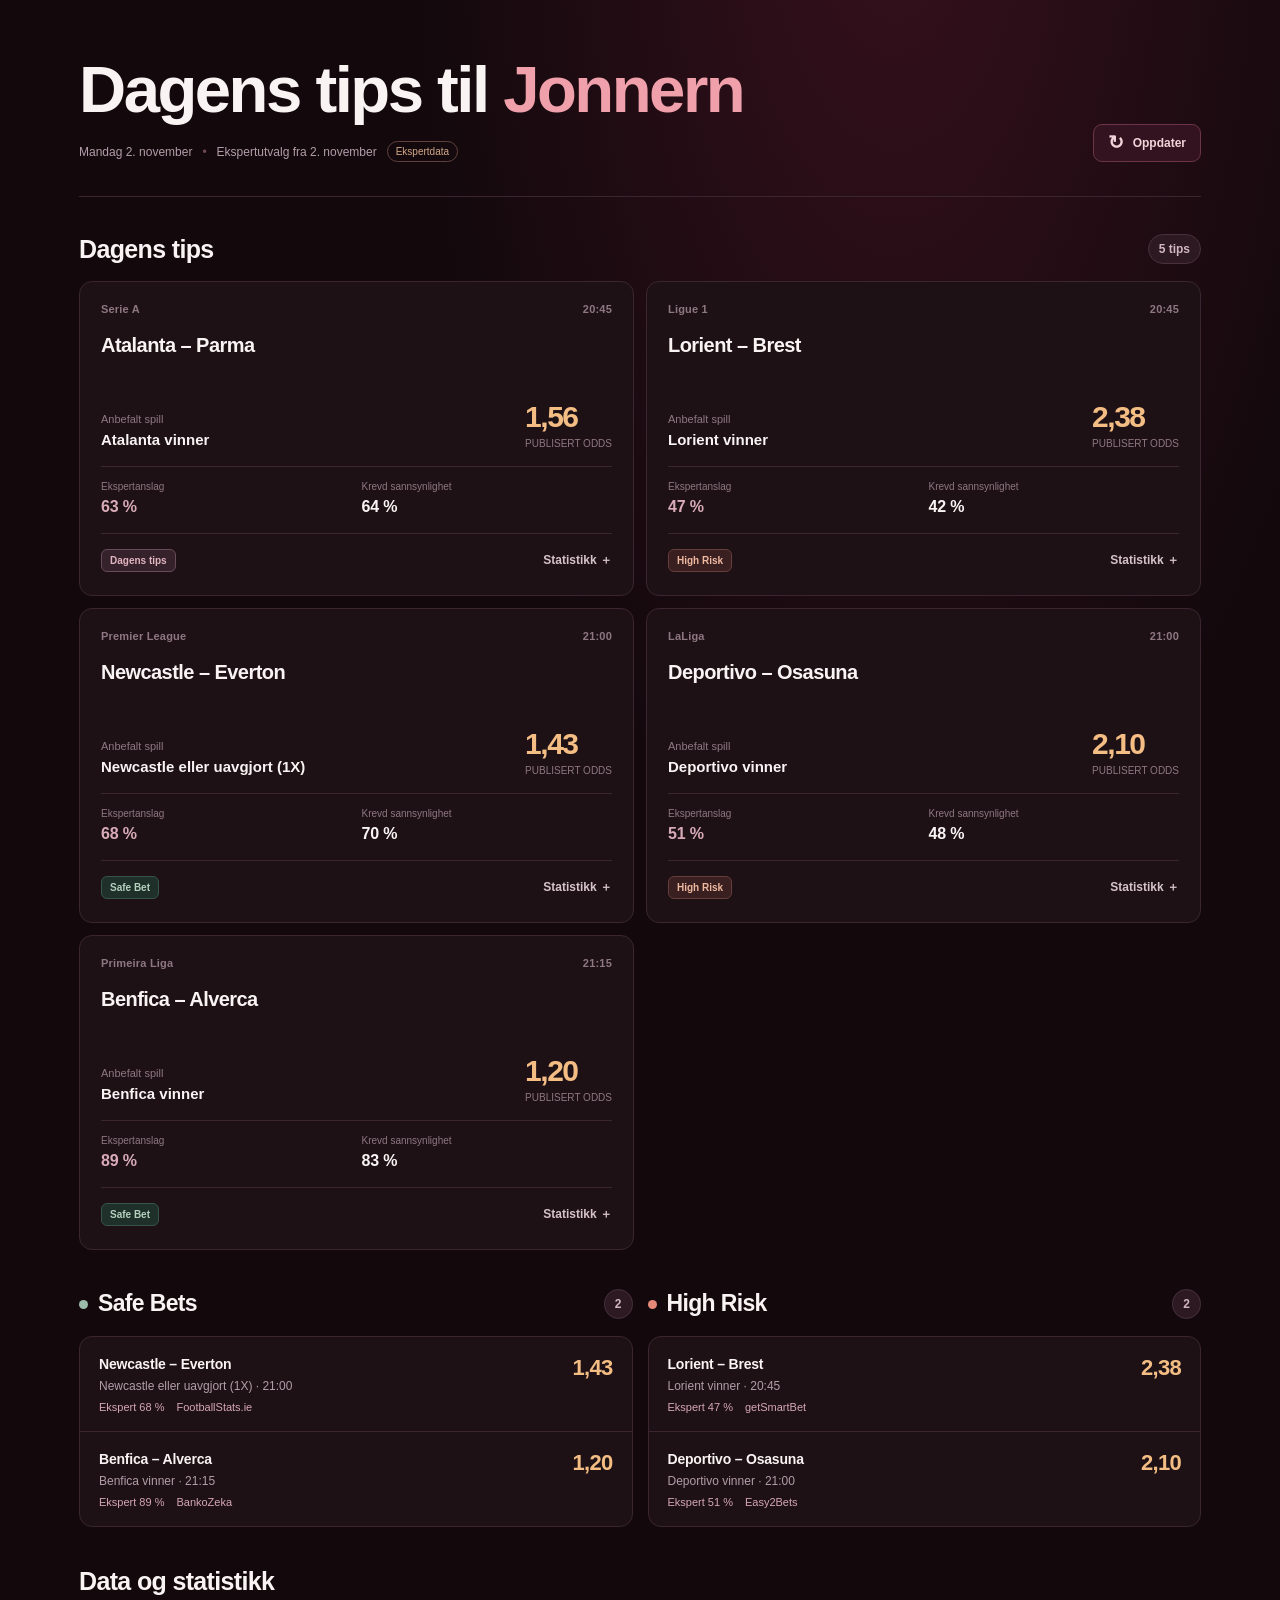
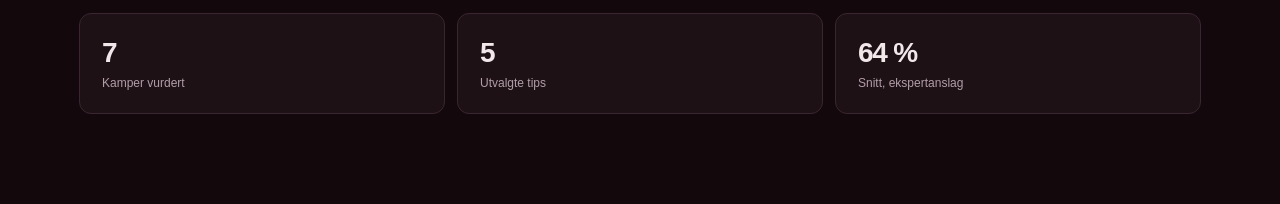
==== forhandsvisning.html @ 773e6aec "Initial OddsGeneratoren3000" ====
<!doctype html>
<html lang="nb">
<head>
  <meta charset="utf-8">
  <meta name="viewport" content="width=device-width,initial-scale=1">
  <meta name="theme-color" content="#180b10">
  <meta name="description" content="Dagens fotballtips til Jonnern: dagens tips, Safe Bets, High Risk og statistikk.">
  <title>Dagens tips til Jonnern</title>
  <style>
:root {
  color-scheme: dark;
  --bg: #13090d;
  --panel: #1d1116;
  --panel-hover:#25161e;
  --stroke: #3b2530;
  --text: #f9f4f3;
  --muted: #b29da8;
  --subtle: #8f7782;
  --burgundy: #650f2a;
  --red: #d04a68;
  --highlight: #f4bd84;
  --mint: #9bbca9;
}
* {box-sizing:border-box}
html {scroll-behavior:smooth}
body {margin:0; background:radial-gradient(ellipse at 70% -8%,#36101d 0,transparent 38%),var(--bg); color:var(--text);font-family:Inter,ui-sans-serif,-apple-system,BlinkMacSystemFont,"Segoe UI",sans-serif;-webkit-font-smoothing:antialiased}
h1,h2,h3,p {margin:0} button {font:inherit} button:focus-visible {outline:2px solid var(--highlight);outline-offset:3px}
.page {width:min(100%,1190px);margin:0 auto;padding:0 34px 90px}
.masthead {padding:53px 0 34px;display:flex;align-items:end;justify-content:space-between;gap:15px;border-bottom:1px solid var(--stroke)}
h1 {font-size:clamp(35px,5.1vw,66px);font-weight:790;line-height:1.12;letter-spacing:-2.5px}
h1 span {color:#efa0aa}
.daily-meta {margin-top:15px;display:flex;align-items:center;gap:10px;font-size:12px;color:var(--muted);flex-wrap:wrap}
.meta-dot {color:#714857}
#demo-marker {font-size:10px;color:#d3a888;border:1px solid #60413e;border-radius:99px;padding:4px 8px}
.refresh {appearance:none;display:flex;align-items:center;gap:9px;white-space:nowrap;background:#32131f;border:1px solid #6b3447;border-radius:9px;padding:11px 14px;color:#f1d4d9;font-weight:640;font-size:12px;cursor:pointer;transition:background .15s}
.refresh:hover{background:#4a1d2c}.refresh:disabled{opacity:.55;cursor:wait}.refresh span:first-child{font-size:19px;line-height:.6}
.notice {font-size:13px;color:#e7c8c5;background:#28141e;border:1px solid #633444;border-radius:8px;padding:14px 16px;margin-top:20px}
.section {margin-top:37px}
.section-heading {display:flex;align-items:center;justify-content:space-between;gap:12px;margin-bottom:17px}
.section-heading h2 {font-size:25px;line-height:1.2;letter-spacing:-.65px;font-weight:730}
.count {font-size:12px;font-weight:650;color:#d2b6c0;background:#2c1922;border:1px solid #49303b;border-radius:50px;padding:7px 10px;white-space:nowrap}
.picks {display:grid;grid-template-columns:repeat(2,minmax(0,1fr));gap:12px}
.pick {background:var(--panel);border:1px solid var(--stroke);border-radius:13px;padding:21px;display:flex;flex-direction:column;gap:17px;min-width:0}
.pick:hover {border-color:#644151}
.pick-top {display:flex;justify-content:space-between;gap:12px;color:var(--subtle);font-size:11px;font-weight:620;letter-spacing:.2px}
.fixture {font-size:20px;line-height:1.3;font-weight:720;letter-spacing:-.55px;min-height:52px}
.market-row {margin-top:1px;display:flex;align-items:end;justify-content:space-between;gap:10px}
.market-label {font-size:11px;color:var(--subtle);margin-bottom:5px}
.market {font-size:15px;font-weight:690;line-height:1.3}
.price {font-size:30px;font-weight:790;line-height:1;letter-spacing:-1.5px;color:var(--highlight)}
.price-caption {font-size:10px;color:var(--subtle);text-align:right;margin-top:6px}
.key-stats {display:grid;grid-template-columns:1fr 1fr;gap:10px;border-top:1px solid var(--stroke);padding-top:14px}
.metric-name {font-size:10px;color:var(--subtle);margin-bottom:6px}
.metric-value {font-size:16px;font-weight:720;letter-spacing:-.2px}
.metric-value.prob{color:#d9abb8}
.card-actions {border-top:1px solid var(--stroke);padding-top:13px;display:flex;justify-content:space-between;align-items:center;gap:8px}
.chip {font-size:10px;font-weight:700;border:1px solid #674c57;background:#35212a;color:#e1b4c0;padding:5px 8px;border-radius:6px}
.chip.safe {background:#1f302a;border-color:#365547;color:#b5d0bf}
.chip.high {background:#391f20;border-color:#633e3b;color:#efb9a0}
.details-toggle {font-size:12px;color:#d6c3ca;background:none;border:0;padding:5px 0;cursor:pointer;font-weight:610}
.details-toggle:hover{color:white}
.details {display:none; border-top:1px solid var(--stroke);padding-top:13px}
.details.open{display:block}
.details-grid{display:grid;grid-template-columns:1fr 1fr;gap:12px 16px}
.detail-span{grid-column:1/-1}.detail-value a{color:#f4bd84;text-decoration:underline;text-underline-offset:3px}
.detail-title{font-size:10px;color:var(--subtle);margin-bottom:6px}
.detail-value{font-size:13px;font-weight:640;color:#efe3e6}
.two-columns {display:grid;grid-template-columns:1fr 1fr;gap:15px;margin-top:39px}
.risk-section {min-width:0}
.section-heading.compact h2{display:flex;align-items:center;gap:10px;font-size:23px}
.signal {display:inline-block;width:9px;height:9px;border-radius:50%;background:var(--mint)}
.signal.high {background:#e58a78}
.risk-list {border:1px solid var(--stroke);border-radius:13px;background:var(--panel);overflow:hidden;min-height:105px}
.risk-item {display:grid;grid-template-columns:minmax(0,1fr) auto;gap:10px;padding:18px 19px;border-bottom:1px solid var(--stroke)}
.risk-item:last-child {border-bottom:0}
.risk-title {font-size:14px;font-weight:710;letter-spacing:-.2px;line-height:1.35}
.risk-sub {font-size:12px;color:var(--muted);margin-top:5px}
.risk-data {display:flex;gap:12px;margin-top:8px;font-size:11px;color:#d7a7b5}
.risk-price {color:var(--highlight);font-size:22px;font-weight:790;letter-spacing:-.7px;line-height:1.2}
.empty {grid-column:1/-1;border:1px solid var(--stroke);background:var(--panel);border-radius:13px;padding:30px;color:var(--muted);font-size:13px}
.risk-list .empty {border:0}
.stats-section {margin-top:39px}
.stats-grid {display:grid;grid-template-columns:repeat(3,1fr);gap:12px}
.stat {padding:23px 22px;border-radius:12px;border:1px solid var(--stroke);background:var(--panel)}
.stat-value {font-size:28px;letter-spacing:-1.2px;font-weight:780;color:#f2e8ea}
.stat-label {font-size:12px;color:var(--muted);margin-top:7px}
@media(max-width:1020px) {.picks {grid-template-columns:repeat(2,minmax(0,1fr))}}
@media(max-width:700px) {
  .page{padding:0 17px 60px}
  .masthead{padding:36px 0 24px;align-items:start}
  h1{font-size:39px;letter-spacing:-1.75px;max-width:310px}
  .daily-meta{margin-top:12px;gap:7px;font-size:11px}
  .refresh {padding:10px 10px;border-radius:8px;gap:6px;font-size:0;margin-top:5px}
  .refresh span:first-child {font-size:21px}
  .refresh span:last-child {display:none}
  .section{margin-top:30px}
  .section-heading{margin-bottom:13px}
  .section-heading h2 {font-size:22px}
  .picks{grid-template-columns:1fr;gap:10px}
  .pick{padding:17px;gap:12px}
  .fixture {font-size:19px;min-height:0}
  .market-row {margin-top:2px}
  .price{font-size:29px}
  .key-stats{padding-top:12px}
  .card-actions{padding-top:10px}
  .two-columns{grid-template-columns:1fr;gap:26px;margin-top:29px}
  .section-heading.compact h2 {font-size:21px}
  .stats-section{margin-top:30px}
  .stats-grid{gap:8px}
  .stat{padding:14px 11px}
  .stat-value{font-size:23px}
  .stat-label{font-size:10px;line-height:1.35}
}
@media(prefers-reduced-motion:reduce){html{scroll-behavior:auto}}

</style>
  
</head>
<body>
  <main class="page" id="top">
    <header class="masthead">
      <div>
        <h1>Dagens tips til <span>Jonnern</span></h1>
        <div class="daily-meta"><time id="today-date">I dag</time><span class="meta-dot">•</span><span id="last-updated">Henter data</span><span id="demo-marker" hidden>Ekspertdata</span></div>
      </div>
      <button id="refresh-data" type="button" class="refresh" aria-label="Last inn siste publiserte tips"><span aria-hidden="true">↻</span><span>Oppdater</span></button>
    </header>

    <div id="alert" class="notice" role="status" aria-live="polite" hidden></div>

    <section class="section primary" aria-labelledby="tips-title">
      <div class="section-heading"><h2 id="tips-title">Dagens tips</h2><span id="tips-count" class="count">0 tips</span></div>
      <div id="top-picks" class="picks"><div class="empty">Henter dagens tips …</div></div>
    </section>

    <div class="two-columns">
      <section class="risk-section" aria-labelledby="safe-title">
        <div class="section-heading compact"><h2 id="safe-title"><span class="signal safe"></span>Safe Bets</h2><span class="count" id="safe-count">0</span></div>
        <div id="safe-list" class="risk-list"><div class="empty">Ingen tips ennå</div></div>
      </section>
      <section class="risk-section" aria-labelledby="high-title">
        <div class="section-heading compact"><h2 id="high-title"><span class="signal high"></span>High Risk</h2><span class="count" id="high-count">0</span></div>
        <div id="high-list" class="risk-list"><div class="empty">Ingen tips ennå</div></div>
      </section>
    </div>

    <section class="section stats-section" aria-labelledby="stats-title">
      <div class="section-heading"><h2 id="stats-title">Data og statistikk</h2></div>
      <div class="stats-grid">
        <div class="stat"><div class="stat-value" id="stats-matches">–</div><div class="stat-label">Kamper vurdert</div></div>
        <div class="stat"><div class="stat-value" id="stats-count">–</div><div class="stat-label">Utvalgte tips</div></div>
        <div class="stat"><div class="stat-value" id="stats-average">–</div><div class="stat-label">Snitt, ekspertanslag</div></div>
      </div>
    </section>
  </main>
<script>window.__ODDSGEN_DEMO__=true;</script>
<script>
'use strict';
const el=id=>document.getElementById(id);
const esc=x=>String(x??'').replace(/[&<>"']/g,c=>({'&':'&amp;','<':'&lt;','>':'&gt;','"':'&quot;',"'":'&#39;'}[c]));
const dateFmt=new Intl.DateTimeFormat('nb-NO',{timeZone:'Europe/Oslo',weekday:'long',day:'numeric',month:'long'});
const timeFmt=new Intl.DateTimeFormat('nb-NO',{timeZone:'Europe/Oslo',hour:'2-digit',minute:'2-digit'});
const stampFmt=new Intl.DateTimeFormat('nb-NO',{timeZone:'Europe/Oslo',hour:'2-digit',minute:'2-digit'});
const fmtOdds=x=>Number(x).toLocaleString('nb-NO',{minimumFractionDigits:2,maximumFractionDigits:2});
const pct=x=>Math.round(Number(x)*100)+' %';
const dayISO = date => {
  const part=Object.fromEntries(new Intl.DateTimeFormat('en-GB',{timeZone:'Europe/Oslo',year:'numeric',month:'2-digit',day:'2-digit'}).formatToParts(date).filter(v=>v.type!=='literal').map(v=>[v.type,v.value]));
  return `${part.year}-${part.month}-${part.day}`;
};
function formText(s){
  if(!s) return '–';
  const xs=[...'WDL'].map(k=>[...String(s).toUpperCase()].filter(x=>x===k).length);
  return `${xs[0]}S · ${xs[1]}U · ${xs[2]}T`;
}
const EXPERT_PICKS = [{"matchId":"exp-atalanta-parma","home":"Atalanta","away":"Parma","league":"Serie A","kickoff":"2026-11-02T20:45:00+01:00","label":"Atalanta vinner","price":1.56,"category":"standard","probability":0.63,"oddsUpdatedAt":"2026-11-02T10:00:00+01:00","expertSource":"TipsQuant","expertUrl":"https://tipsquant.com/serie-a-predictions/","oddsSource":"TipsQuant","oddsUrl":"https://tipsquant.com/serie-a-predictions/","statHome":"11 poeng etter 9 kamper","statAway":"5 mål på 9 kamper","highlight":"Parma har tapt seks bortekamper på rad.","highlightSource":"https://en.legaseriea.it/serie-a/news/atalanta-parma-brings-serie-a-matchday-10-to-a-close","modelEdge":-0.0172,"formHome":"","formAway":"","bookmakers":null},{"matchId":"exp-lorient-brest","home":"Lorient","away":"Brest","league":"Ligue 1","kickoff":"2026-11-02T20:45:00+01:00","label":"Lorient vinner","price":2.38,"category":"high","probability":0.47,"oddsUpdatedAt":"2026-11-02T10:00:00+01:00","expertSource":"getSmartBet","expertUrl":"https://www.getsmartbet.com/no/spilltips/2026-11-02","oddsSource":"GambleCode","oddsUrl":"https://www.gamblecode.com/football-predictions-today/","statHome":"3 strake kamper uten baklengs","statAway":"1 seier på siste 5","highlight":"Lorient har holdt nullen i tre strake ligakamper.","highlightSource":"https://www.sofascore.com/news/lorient-vs-brest-preview-form-h2h-and-key-stats","modelEdge":0.1186,"formHome":"","formAway":"","bookmakers":null},{"matchId":"exp-newcastle-everton","home":"Newcastle","away":"Everton","league":"Premier League","kickoff":"2026-11-02T21:00:00+01:00","label":"Newcastle eller uavgjort (1X)","price":1.43,"category":"safe","probability":0.68,"oddsUpdatedAt":"2026-11-02T07:00:00+01:00","expertSource":"FootballStats.ie","expertUrl":"https://footballstats.ie/match/newcastle-everton-2026-11-02/","oddsSource":"FootballStats.ie","oddsUrl":"https://footballstats.ie/match/newcastle-everton-2026-11-02/","statHome":"1 seier på 4 hjemmekamper","statAway":"3–1 i cupmøtet 29. okt.","highlight":"Ekspertanalysen vurderer 1X til 68 % sannsynlighet.","highlightSource":"https://footballstats.ie/match/newcastle-everton-2026-11-02/","modelEdge":-0.0276,"formHome":"","formAway":"","bookmakers":null},{"matchId":"exp-deportivo-osasuna","home":"Deportivo","away":"Osasuna","league":"LaLiga","kickoff":"2026-11-02T21:00:00+01:00","label":"Deportivo vinner","price":2.1,"category":"high","probability":0.51,"oddsUpdatedAt":"2026-11-02T10:00:00+01:00","expertSource":"Easy2Bets","expertUrl":"https://www.easy2bets.com/predictions/2026-11-02","oddsSource":"GambleCode","oddsUrl":"https://www.gamblecode.com/football-predictions-today/","statHome":"Hjemmesjanse 51 %","statAway":"Bortesjanse 27 %*","highlight":"Deportivo er en knepen favoritt i modellene. *Bortesjanse 27 % fra getSmartBet.","highlightSource":"https://www.getsmartbet.com/no/spilltips/2026-11-02","modelEdge":0.071,"formHome":"","formAway":"","bookmakers":null},{"matchId":"exp-benfica-alverca","home":"Benfica","away":"Alverca","league":"Primeira Liga","kickoff":"2026-11-02T21:15:00+01:00","label":"Benfica vinner","price":1.2,"category":"safe","probability":0.89,"oddsUpdatedAt":"2026-11-02T10:00:00+01:00","expertSource":"BankoZeka","expertUrl":"https://bankozeka.com/en/predictions/2026-11-02","oddsSource":"BankoZeka","oddsUrl":"https://bankozeka.com/en/predictions/2026-11-02","statHome":"4 seiere på siste 5 i ligaen","statAway":"3 seiere på siste 5","highlight":"Benfica er ubeseiret hjemme i ligaen etter fire kamper.","highlightSource":"https://www.myfootballfacts.com/match/primeira-liga-2026-27-benfica-vs-alverca-2026-11-02/","modelEdge":0.068,"formHome":"","formAway":"","bookmakers":null}];
function expertSnapshot(){
  const recommendations=EXPERT_PICKS;
  return {
    version:3,
    localDate:'2026-11-02',
    generatedAt:'2026-11-02T19:35:00+01:00',
    matches:Array.from({length:7},()=>({})),
    recommendations,
    safeBets:recommendations.filter(x=>x.category==='safe'),
    highRisk:recommendations.filter(x=>x.category==='high'),
    dataStatus:{fixtures:'curated',odds:'published'}
  };
}
function chip(p){return p.category==='safe'?'Safe Bet':p.category==='high'?'High Risk':'Dagens tips';}
function renderPick(p,i){
  const key=`stat-${i}`;
  const model=Number(p.probability);
  const breakEven=1/Number(p.price);
  return `<article class="pick">
    <div class="pick-top"><span>${esc(p.league)}</span><span>${timeFmt.format(new Date(p.kickoff))}</span></div>
    <h3 class="fixture">${esc(p.home)} – ${esc(p.away)}</h3>
    <div class="market-row"><div><div class="market-label">Anbefalt spill</div><div class="market">${esc(p.label)}</div></div><div><div class="price">${fmtOdds(p.price)}</div><div class="price-caption">PUBLISERT ODDS</div></div></div>
    <div class="key-stats"><div><div class="metric-name">Ekspertanslag</div><div class="metric-value prob">${pct(model)}</div></div><div><div class="metric-name">Krevd sannsynlighet</div><div class="metric-value">${pct(breakEven)}</div></div></div>
    <div class="card-actions"><span class="chip ${esc(p.category)}">${chip(p)}</span><button class="details-toggle" type="button" data-open="${key}" aria-expanded="false" aria-controls="${key}">Statistikk ＋</button></div>
    <div class="details" id="${key}"><div class="details-grid">
      <div><div class="detail-title">${esc(p.home)} · statistikk</div><div class="detail-value">${esc(p.statHome||formText(p.formHome))}</div></div>
      <div><div class="detail-title">${esc(p.away)} · statistikk</div><div class="detail-value">${esc(p.statAway||formText(p.formAway))}</div></div>
      <div><div class="detail-title">Differanse mot odds</div><div class="detail-value">${Number.isFinite(p.modelEdge)?((p.modelEdge>=0?'+':'')+(p.modelEdge*100).toFixed(1).replace('.',',')+' %'):'–'}</div></div>
      <div><div class="detail-title">Analysekilde</div><div class="detail-value">${p.expertUrl?`<a href="${esc(p.expertUrl)}" target="_blank" rel="noopener noreferrer">${esc(p.expertSource)} ↗</a>`:'–'}</div></div>
      <div class="detail-span"><div class="detail-title">Kampstatistikk</div><div class="detail-value">${esc(p.highlight||'–')}</div></div>
      <div><div class="detail-title">Oddskilde</div><div class="detail-value">${p.oddsUrl?`<a href="${esc(p.oddsUrl)}" target="_blank" rel="noopener noreferrer">${esc(p.oddsSource)} ↗</a>`:'–'}</div></div>
    </div></div>
  </article>`;
}
function renderRisk(items,id){
  el(id+'-count').textContent=String(items.length);
  el(id+'-list').innerHTML=items.length?items.map(p=>`<div class="risk-item"><div><div class="risk-title">${esc(p.home)} – ${esc(p.away)}</div><div class="risk-sub">${esc(p.label)} · ${timeFmt.format(new Date(p.kickoff))}</div><div class="risk-data"><span>Ekspert ${pct(p.probability)}</span><span>${esc(p.expertSource||'')}</span></div></div><div class="risk-price">${fmtOdds(p.price)}</div></div>`).join(''):'<div class="empty">Ingen tips i denne kategorien i dag</div>';
}
function show(data,preview){
  const now=new Date(), generatedAt=Date.parse(data.generatedAt);
  const fresh=preview||(data.localDate===dayISO(now) && Number.isFinite(generatedAt) && generatedAt<=now.getTime()+3600000 && now.getTime()-generatedAt<=15*3600000);
  const validPick=p=>Boolean(p.kickoff&&p.oddsUpdatedAt&&Number(p.price)>1 && Number.isFinite(Number(p.probability)) && Date.parse(p.kickoff)>now.getTime()+600000 && Date.parse(p.oddsUpdatedAt)<now.getTime()+3600000 && now.getTime()-Date.parse(p.oddsUpdatedAt)<=12*3600000);
  const include=p=>preview||validPick(p);
  const picks=(fresh?data.recommendations||[]:[]).filter(include).slice(0,5);
  const safe=(fresh?data.safeBets||picks.filter(p=>p.category==='safe'):[]).filter(include).slice(0,3);
  const high=(fresh?data.highRisk||picks.filter(p=>p.category==='high'):[]).filter(include).slice(0,3);
  el('today-date').textContent=dateFmt.format(preview?new Date(data.generatedAt):now).replace(/^./,x=>x.toUpperCase());
  el('last-updated').textContent=preview?'Ekspertutvalg fra 2. november':Number.isFinite(generatedAt)?'Oppdatert '+stampFmt.format(new Date(generatedAt)):'Ikke oppdatert';
  el('demo-marker').hidden=!preview;
  el('tips-count').textContent=`${picks.length} ${picks.length===1?'tips':'tips'}`;
  el('top-picks').innerHTML=picks.length?picks.map(renderPick).join(''):'<div class="empty">Ingen kvalifiserte tips tilgjengelig akkurat nå.</div>';
  renderRisk(safe,'safe');renderRisk(high,'high');
  const allMatches=Array.isArray(data.matches)?data.matches:[];
  const todays=allMatches.filter(p=>!p.kickoff||dayISO(new Date(p.kickoff))===dayISO(preview?new Date(data.generatedAt):now));
  el('stats-matches').textContent=fresh?String(todays.length):'–';
  el('stats-count').textContent=String(picks.length);
  el('stats-average').textContent=picks.length?pct(picks.reduce((a,p)=>a+Number(p.probability),0)/picks.length):'–';
  const notice=el('alert');notice.hidden=true;
  if(!preview&&!fresh){notice.hidden=false;notice.textContent='Dagens analyse er ennå ikke oppdatert.';}
  else if(!preview&&(data.dataStatus?.fixtures!=='ok'||data.dataStatus?.odds!=='ok')){notice.hidden=false;notice.textContent='Kampdata eller odds er ikke tilgjengelige.';}
  document.querySelectorAll('.details-toggle').forEach(b=>b.addEventListener('click',()=>{
    const content=el(b.dataset.open),open=content.classList.toggle('open');b.setAttribute('aria-expanded',String(open));b.textContent=open?'Skjul statistikk −':'Statistikk ＋';
  }));
}
async function loadLatest(){
  if(window.__ODDSGEN_DEMO__){show(expertSnapshot(),true);return;}
  try{
    const res=await fetch('data/today.json?v='+Date.now(),{cache:'no-store'});
    if(!res.ok)throw Error(`HTTP ${res.status}`);
    const data=await res.json();if(data.version!==3)throw Error('Ukjent dataformat');
    show(data,false);
  }catch(err){show({version:3,recommendations:[],generatedAt:null,localDate:null,dataStatus:{}},false);}
}
const refresh=el('refresh-data');
refresh.addEventListener('click',async()=>{refresh.disabled=true;try{await loadLatest()}finally{refresh.disabled=false}});
loadLatest();

</script>
</body>
</html>
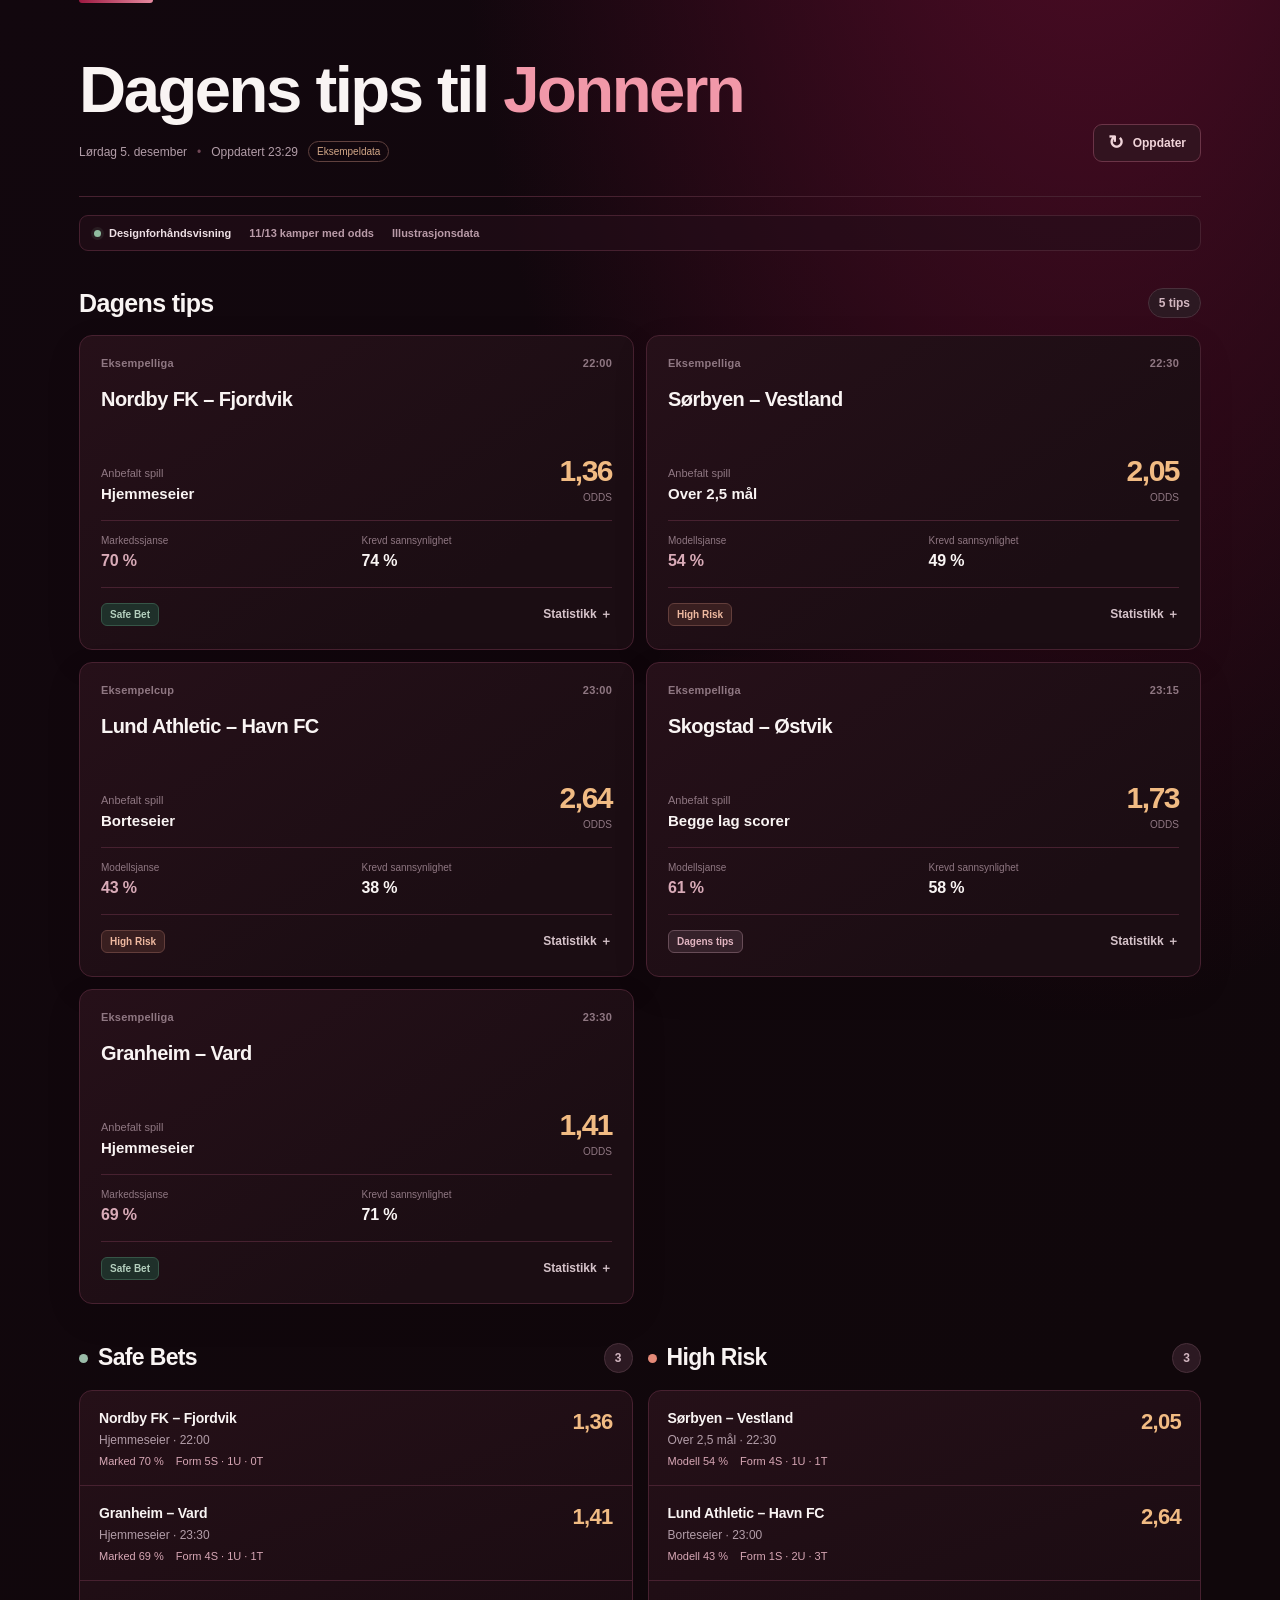
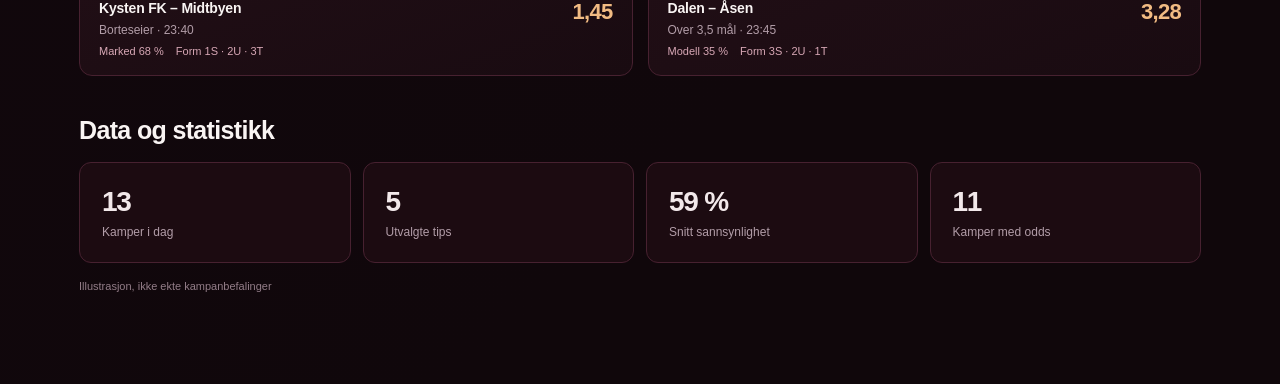
==== commit 7b148912: "Updated OddsGenerator3000 to v07." ====
--- a/forhandsvisning.html
+++ b/forhandsvisning.html
@@ -9,26 +9,26 @@
   <style>
 :root {
   color-scheme: dark;
-  --bg: #13090d;
-  --panel: #1d1116;
-  --panel-hover:#25161e;
-  --stroke: #3b2530;
+  --bg: #10070b;
+  --panel: #1c0b11;
+  --panel-hover:#2b101b;
+  --stroke: #472130;
   --text: #f9f4f3;
   --muted: #b29da8;
   --subtle: #8f7782;
-  --burgundy: #650f2a;
-  --red: #d04a68;
-  --highlight: #f4bd84;
+  --burgundy: #6b0b2c;
+  --red: #e1667d;
+  --highlight: #f1bb83;
   --mint: #9bbca9;
 }
 * {box-sizing:border-box}
 html {scroll-behavior:smooth}
-body {margin:0; background:radial-gradient(ellipse at 70% -8%,#36101d 0,transparent 38%),var(--bg); color:var(--text);font-family:Inter,ui-sans-serif,-apple-system,BlinkMacSystemFont,"Segoe UI",sans-serif;-webkit-font-smoothing:antialiased}
+body {margin:0; background:radial-gradient(ellipse at 85% -20%,#560c29 0,transparent 42%),linear-gradient(135deg,#12070e,#10070b 75%); color:var(--text);font-family:Inter,ui-sans-serif,-apple-system,BlinkMacSystemFont,"Segoe UI",sans-serif;-webkit-font-smoothing:antialiased}
 h1,h2,h3,p {margin:0} button {font:inherit} button:focus-visible {outline:2px solid var(--highlight);outline-offset:3px}
 .page {width:min(100%,1190px);margin:0 auto;padding:0 34px 90px}
 .masthead {padding:53px 0 34px;display:flex;align-items:end;justify-content:space-between;gap:15px;border-bottom:1px solid var(--stroke)}
 h1 {font-size:clamp(35px,5.1vw,66px);font-weight:790;line-height:1.12;letter-spacing:-2.5px}
-h1 span {color:#efa0aa}
+h1 span {color:#f198a9}
 .daily-meta {margin-top:15px;display:flex;align-items:center;gap:10px;font-size:12px;color:var(--muted);flex-wrap:wrap}
 .meta-dot {color:#714857}
 #demo-marker {font-size:10px;color:#d3a888;border:1px solid #60413e;border-radius:99px;padding:4px 8px}
@@ -40,8 +40,8 @@
 .section-heading h2 {font-size:25px;line-height:1.2;letter-spacing:-.65px;font-weight:730}
 .count {font-size:12px;font-weight:650;color:#d2b6c0;background:#2c1922;border:1px solid #49303b;border-radius:50px;padding:7px 10px;white-space:nowrap}
 .picks {display:grid;grid-template-columns:repeat(2,minmax(0,1fr));gap:12px}
-.pick {background:var(--panel);border:1px solid var(--stroke);border-radius:13px;padding:21px;display:flex;flex-direction:column;gap:17px;min-width:0}
-.pick:hover {border-color:#644151}
+.pick {background:linear-gradient(146deg,#261019,#1b0d13 75%);border:1px solid var(--stroke);border-radius:13px;padding:21px;display:flex;flex-direction:column;gap:17px;min-width:0}
+.pick:hover {border-color:#8b3d58;transform:translateY(-1px)}
 .pick-top {display:flex;justify-content:space-between;gap:12px;color:var(--subtle);font-size:11px;font-weight:620;letter-spacing:.2px}
 .fixture {font-size:20px;line-height:1.3;font-weight:720;letter-spacing:-.55px;min-height:52px}
 .market-row {margin-top:1px;display:flex;align-items:end;justify-content:space-between;gap:10px}
@@ -62,7 +62,6 @@
 .details {display:none; border-top:1px solid var(--stroke);padding-top:13px}
 .details.open{display:block}
 .details-grid{display:grid;grid-template-columns:1fr 1fr;gap:12px 16px}
-.detail-span{grid-column:1/-1}.detail-value a{color:#f4bd84;text-decoration:underline;text-underline-offset:3px}
 .detail-title{font-size:10px;color:var(--subtle);margin-bottom:6px}
 .detail-value{font-size:13px;font-weight:640;color:#efe3e6}
 .two-columns {display:grid;grid-template-columns:1fr 1fr;gap:15px;margin-top:39px}
@@ -70,7 +69,7 @@
 .section-heading.compact h2{display:flex;align-items:center;gap:10px;font-size:23px}
 .signal {display:inline-block;width:9px;height:9px;border-radius:50%;background:var(--mint)}
 .signal.high {background:#e58a78}
-.risk-list {border:1px solid var(--stroke);border-radius:13px;background:var(--panel);overflow:hidden;min-height:105px}
+.risk-list {border:1px solid var(--stroke);border-radius:13px;background:linear-gradient(160deg,#251018,#190b11);overflow:hidden;min-height:105px}
 .risk-item {display:grid;grid-template-columns:minmax(0,1fr) auto;gap:10px;padding:18px 19px;border-bottom:1px solid var(--stroke)}
 .risk-item:last-child {border-bottom:0}
 .risk-title {font-size:14px;font-weight:710;letter-spacing:-.2px;line-height:1.35}
@@ -113,6 +112,18 @@
 }
 @media(prefers-reduced-motion:reduce){html{scroll-behavior:auto}}
 
+/* v0.7: precise, data-first expert treatment */
+.masthead {position:relative;}
+.masthead:before {content:"";position:absolute;left:0;top:0;height:3px;width:74px;border-radius:0 0 4px 4px;background:linear-gradient(90deg,#9d1941,#e68aa0)}
+.engine-bar {margin-top:18px;display:flex;align-items:center;gap:18px;flex-wrap:wrap;padding:11px 14px;border:1px solid #46202f;background:rgba(37,14,25,.62);border-radius:9px;font-size:11px;font-weight:610;color:#eddfe4;}
+.engine-item {display:flex;align-items:center;gap:8px}
+.engine-item.muted {color:#b99ba8}
+.live-dot {width:7px;height:7px;border-radius:50%;background:#90bda0;box-shadow:0 0 0 3px rgba(144,189,160,.1)}
+.source-footnote {font-size:11px;color:#937d88;margin-top:15px;line-height:1.5}
+.pick {box-shadow:0 12px 38px rgba(0,0,0,.08);transition:transform .2s,border-color .2s}
+.stats-grid {grid-template-columns:repeat(4,1fr)}
+@media(max-width:700px){.engine-bar{gap:7px 16px;margin-top:12px;padding:10px 12px}.engine-item:last-child{width:100%}.stats-grid{grid-template-columns:repeat(2,1fr)}.stat{min-height:83px}}
+
 </style>
   
 </head>
@@ -121,12 +132,18 @@
     <header class="masthead">
       <div>
         <h1>Dagens tips til <span>Jonnern</span></h1>
-        <div class="daily-meta"><time id="today-date">I dag</time><span class="meta-dot">•</span><span id="last-updated">Henter data</span><span id="demo-marker" hidden>Ekspertdata</span></div>
+        <div class="daily-meta"><time id="today-date">I dag</time><span class="meta-dot">•</span><span id="last-updated">Henter data</span><span id="demo-marker" hidden>Eksempeldata</span></div>
       </div>
       <button id="refresh-data" type="button" class="refresh" aria-label="Last inn siste publiserte tips"><span aria-hidden="true">↻</span><span>Oppdater</span></button>
     </header>
 
     <div id="alert" class="notice" role="status" aria-live="polite" hidden></div>
+
+    <div class="engine-bar" aria-label="Datakilder og dekning">
+      <div class="engine-item"><span class="live-dot"></span><span id="engine-status">Henter datagrunnlag</span></div>
+      <div class="engine-item muted" id="engine-coverage">–</div>
+      <div class="engine-item muted" id="engine-sources">–</div>
+    </div>
 
     <section class="section primary" aria-labelledby="tips-title">
       <div class="section-heading"><h2 id="tips-title">Dagens tips</h2><span id="tips-count" class="count">0 tips</span></div>
@@ -147,14 +164,15 @@
     <section class="section stats-section" aria-labelledby="stats-title">
       <div class="section-heading"><h2 id="stats-title">Data og statistikk</h2></div>
       <div class="stats-grid">
-        <div class="stat"><div class="stat-value" id="stats-matches">–</div><div class="stat-label">Kamper vurdert</div></div>
+        <div class="stat"><div class="stat-value" id="stats-matches">–</div><div class="stat-label">Kamper i dag</div></div>
         <div class="stat"><div class="stat-value" id="stats-count">–</div><div class="stat-label">Utvalgte tips</div></div>
-        <div class="stat"><div class="stat-value" id="stats-average">–</div><div class="stat-label">Snitt, ekspertanslag</div></div>
+        <div class="stat"><div class="stat-value" id="stats-average">–</div><div class="stat-label">Snitt sannsynlighet</div></div>
+        <div class="stat"><div class="stat-value" id="stats-priced">–</div><div class="stat-label">Kamper med odds</div></div>
       </div>
+      <div class="source-footnote" id="source-footnote">Kildeinformasjon hentes sammen med dagens analyse.</div>
     </section>
   </main>
-<script>window.__ODDSGEN_DEMO__=true;</script>
-<script>
+<script>window.__ODDSGEN_DEMO__=true;</script><script>
 'use strict';
 const el=id=>document.getElementById(id);
 const esc=x=>String(x??'').replace(/[&<>"']/g,c=>({'&':'&amp;','<':'&lt;','>':'&gt;','"':'&quot;',"'":'&#39;'}[c]));
@@ -172,44 +190,49 @@
   const xs=[...'WDL'].map(k=>[...String(s).toUpperCase()].filter(x=>x===k).length);
   return `${xs[0]}S · ${xs[1]}U · ${xs[2]}T`;
 }
-const EXPERT_PICKS = [{"matchId":"exp-atalanta-parma","home":"Atalanta","away":"Parma","league":"Serie A","kickoff":"2026-11-02T20:45:00+01:00","label":"Atalanta vinner","price":1.56,"category":"standard","probability":0.63,"oddsUpdatedAt":"2026-11-02T10:00:00+01:00","expertSource":"TipsQuant","expertUrl":"https://tipsquant.com/serie-a-predictions/","oddsSource":"TipsQuant","oddsUrl":"https://tipsquant.com/serie-a-predictions/","statHome":"11 poeng etter 9 kamper","statAway":"5 mål på 9 kamper","highlight":"Parma har tapt seks bortekamper på rad.","highlightSource":"https://en.legaseriea.it/serie-a/news/atalanta-parma-brings-serie-a-matchday-10-to-a-close","modelEdge":-0.0172,"formHome":"","formAway":"","bookmakers":null},{"matchId":"exp-lorient-brest","home":"Lorient","away":"Brest","league":"Ligue 1","kickoff":"2026-11-02T20:45:00+01:00","label":"Lorient vinner","price":2.38,"category":"high","probability":0.47,"oddsUpdatedAt":"2026-11-02T10:00:00+01:00","expertSource":"getSmartBet","expertUrl":"https://www.getsmartbet.com/no/spilltips/2026-11-02","oddsSource":"GambleCode","oddsUrl":"https://www.gamblecode.com/football-predictions-today/","statHome":"3 strake kamper uten baklengs","statAway":"1 seier på siste 5","highlight":"Lorient har holdt nullen i tre strake ligakamper.","highlightSource":"https://www.sofascore.com/news/lorient-vs-brest-preview-form-h2h-and-key-stats","modelEdge":0.1186,"formHome":"","formAway":"","bookmakers":null},{"matchId":"exp-newcastle-everton","home":"Newcastle","away":"Everton","league":"Premier League","kickoff":"2026-11-02T21:00:00+01:00","label":"Newcastle eller uavgjort (1X)","price":1.43,"category":"safe","probability":0.68,"oddsUpdatedAt":"2026-11-02T07:00:00+01:00","expertSource":"FootballStats.ie","expertUrl":"https://footballstats.ie/match/newcastle-everton-2026-11-02/","oddsSource":"FootballStats.ie","oddsUrl":"https://footballstats.ie/match/newcastle-everton-2026-11-02/","statHome":"1 seier på 4 hjemmekamper","statAway":"3–1 i cupmøtet 29. okt.","highlight":"Ekspertanalysen vurderer 1X til 68 % sannsynlighet.","highlightSource":"https://footballstats.ie/match/newcastle-everton-2026-11-02/","modelEdge":-0.0276,"formHome":"","formAway":"","bookmakers":null},{"matchId":"exp-deportivo-osasuna","home":"Deportivo","away":"Osasuna","league":"LaLiga","kickoff":"2026-11-02T21:00:00+01:00","label":"Deportivo vinner","price":2.1,"category":"high","probability":0.51,"oddsUpdatedAt":"2026-11-02T10:00:00+01:00","expertSource":"Easy2Bets","expertUrl":"https://www.easy2bets.com/predictions/2026-11-02","oddsSource":"GambleCode","oddsUrl":"https://www.gamblecode.com/football-predictions-today/","statHome":"Hjemmesjanse 51 %","statAway":"Bortesjanse 27 %*","highlight":"Deportivo er en knepen favoritt i modellene. *Bortesjanse 27 % fra getSmartBet.","highlightSource":"https://www.getsmartbet.com/no/spilltips/2026-11-02","modelEdge":0.071,"formHome":"","formAway":"","bookmakers":null},{"matchId":"exp-benfica-alverca","home":"Benfica","away":"Alverca","league":"Primeira Liga","kickoff":"2026-11-02T21:15:00+01:00","label":"Benfica vinner","price":1.2,"category":"safe","probability":0.89,"oddsUpdatedAt":"2026-11-02T10:00:00+01:00","expertSource":"BankoZeka","expertUrl":"https://bankozeka.com/en/predictions/2026-11-02","oddsSource":"BankoZeka","oddsUrl":"https://bankozeka.com/en/predictions/2026-11-02","statHome":"4 seiere på siste 5 i ligaen","statAway":"3 seiere på siste 5","highlight":"Benfica er ubeseiret hjemme i ligaen etter fire kamper.","highlightSource":"https://www.myfootballfacts.com/match/primeira-liga-2026-27-benfica-vs-alverca-2026-11-02/","modelEdge":0.068,"formHome":"","formAway":"","bookmakers":null}];
-function expertSnapshot(){
-  const recommendations=EXPERT_PICKS;
-  return {
-    version:3,
-    localDate:'2026-11-02',
-    generatedAt:'2026-11-02T19:35:00+01:00',
-    matches:Array.from({length:7},()=>({})),
-    recommendations,
-    safeBets:recommendations.filter(x=>x.category==='safe'),
-    highRisk:recommendations.filter(x=>x.category==='high'),
-    dataStatus:{fixtures:'curated',odds:'published'}
-  };
+function demoSnapshot(){
+  const now=new Date();
+  const at=(h,m)=>{const d=new Date(now);d.setHours(h,m,0,0);return d.toISOString();};
+  const pick=(id,home,away,league,h,m,label,price,category,prob,formHome,formAway,bookmakers)=>({
+    matchId:id,home,away,league,kickoff:at(h,m),label,price,category,probability:prob,modelEdge:prob*price-1,formHome,formAway,bookmakers,
+    oddsUpdatedAt:now.toISOString(),oddsSource:'Eksempeldata'
+  });
+  const recommendations=[
+    pick('demo1','Nordby FK','Fjordvik','Eksempelliga',21,0,'Hjemmeseier',1.36,'safe',.70,'WWDWWW','LLDDWL',6),
+    pick('demo2','Sørbyen','Vestland','Eksempelliga',21,30,'Over 2,5 mål',2.05,'high',.54,'WDWWLW','WWDLLD',5),
+    pick('demo3','Lund Athletic','Havn FC','Eksempelcup',22,0,'Borteseier',2.64,'high',.43,'LLWDLD','WWDWWL',4),
+    pick('demo4','Skogstad','Østvik','Eksempelliga',22,15,'Begge lag scorer',1.73,'standard',.61,'WDLLWW','LWWWDW',5),
+    pick('demo5','Granheim','Vard','Eksempelliga',22,30,'Hjemmeseier',1.41,'safe',.69,'WWWDLW','LLLDLL',5)
+  ];
+  const safeBets=[recommendations[0],recommendations[4],pick('demo6','Kysten FK','Midtbyen','Eksempelcup',22,40,'Borteseier',1.45,'safe',.68,'DLDLWL','WWDWWD',5)];
+  const highRisk=[recommendations[1],recommendations[2],pick('demo7','Dalen','Åsen','Eksempelliga',22,45,'Over 3,5 mål',3.28,'high',.35,'WWLDWD','LWDWDL',4)];
+  for (const p of [...recommendations,...safeBets,...highRisk]) {p.formSample=[5,6];p.probabilitySource=p.category==='safe'?'market':'model';}
+  return {version:3,localDate:dayISO(now),generatedAt:now.toISOString(),matches:Array.from({length:13},()=>({})),recommendations,safeBets,highRisk,coverage:{upcomingMatches:13,matchedOdds:11,withModel:9,externalPredictions:0},sources:[{name:'football-data.org',state:'connected'},{name:'The Odds API',state:'connected'}],dataStatus:{fixtures:'demo',odds:'demo'}};
 }
 function chip(p){return p.category==='safe'?'Safe Bet':p.category==='high'?'High Risk':'Dagens tips';}
 function renderPick(p,i){
   const key=`stat-${i}`;
   const model=Number(p.probability);
   const breakEven=1/Number(p.price);
+  const sourceLabel=p.probabilitySource==='market'?'Markedssjanse':'Modellsjanse';
   return `<article class="pick">
     <div class="pick-top"><span>${esc(p.league)}</span><span>${timeFmt.format(new Date(p.kickoff))}</span></div>
     <h3 class="fixture">${esc(p.home)} – ${esc(p.away)}</h3>
-    <div class="market-row"><div><div class="market-label">Anbefalt spill</div><div class="market">${esc(p.label)}</div></div><div><div class="price">${fmtOdds(p.price)}</div><div class="price-caption">PUBLISERT ODDS</div></div></div>
-    <div class="key-stats"><div><div class="metric-name">Ekspertanslag</div><div class="metric-value prob">${pct(model)}</div></div><div><div class="metric-name">Krevd sannsynlighet</div><div class="metric-value">${pct(breakEven)}</div></div></div>
+    <div class="market-row"><div><div class="market-label">Anbefalt spill</div><div class="market">${esc(p.label)}</div></div><div><div class="price">${fmtOdds(p.price)}</div><div class="price-caption">ODDS</div></div></div>
+    <div class="key-stats"><div><div class="metric-name">${sourceLabel}</div><div class="metric-value prob">${pct(model)}</div></div><div><div class="metric-name">Krevd sannsynlighet</div><div class="metric-value">${pct(breakEven)}</div></div></div>
     <div class="card-actions"><span class="chip ${esc(p.category)}">${chip(p)}</span><button class="details-toggle" type="button" data-open="${key}" aria-expanded="false" aria-controls="${key}">Statistikk ＋</button></div>
     <div class="details" id="${key}"><div class="details-grid">
-      <div><div class="detail-title">${esc(p.home)} · statistikk</div><div class="detail-value">${esc(p.statHome||formText(p.formHome))}</div></div>
-      <div><div class="detail-title">${esc(p.away)} · statistikk</div><div class="detail-value">${esc(p.statAway||formText(p.formAway))}</div></div>
-      <div><div class="detail-title">Differanse mot odds</div><div class="detail-value">${Number.isFinite(p.modelEdge)?((p.modelEdge>=0?'+':'')+(p.modelEdge*100).toFixed(1).replace('.',',')+' %'):'–'}</div></div>
-      <div><div class="detail-title">Analysekilde</div><div class="detail-value">${p.expertUrl?`<a href="${esc(p.expertUrl)}" target="_blank" rel="noopener noreferrer">${esc(p.expertSource)} ↗</a>`:'–'}</div></div>
-      <div class="detail-span"><div class="detail-title">Kampstatistikk</div><div class="detail-value">${esc(p.highlight||'–')}</div></div>
-      <div><div class="detail-title">Oddskilde</div><div class="detail-value">${p.oddsUrl?`<a href="${esc(p.oddsUrl)}" target="_blank" rel="noopener noreferrer">${esc(p.oddsSource)} ↗</a>`:'–'}</div></div>
+      <div><div class="detail-title">${esc(p.home)} · siste kamper</div><div class="detail-value">${esc(formText(p.formHome))}</div></div>
+      <div><div class="detail-title">${esc(p.away)} · siste kamper</div><div class="detail-value">${esc(formText(p.formAway))}</div></div>
+      <div><div class="detail-title">Modellavvik</div><div class="detail-value">${p.modelEdge!=null && Number.isFinite(Number(p.modelEdge))?((p.modelEdge>=0?'+':'')+(p.modelEdge*100).toFixed(1).replace('.',',')+' %'):'–'}</div></div>
+      <div><div class="detail-title">Oddsgrunnlag</div><div class="detail-value">${esc(p.bookmakers||'–')} bookmakere</div></div>
+      <div><div class="detail-title">Datagrunnlag</div><div class="detail-value">${Array.isArray(p.formSample)?p.formSample.map(x=>Number(x)).join(' / ')+' kamper':'–'}</div></div>
     </div></div>
   </article>`;
 }
 function renderRisk(items,id){
   el(id+'-count').textContent=String(items.length);
-  el(id+'-list').innerHTML=items.length?items.map(p=>`<div class="risk-item"><div><div class="risk-title">${esc(p.home)} – ${esc(p.away)}</div><div class="risk-sub">${esc(p.label)} · ${timeFmt.format(new Date(p.kickoff))}</div><div class="risk-data"><span>Ekspert ${pct(p.probability)}</span><span>${esc(p.expertSource||'')}</span></div></div><div class="risk-price">${fmtOdds(p.price)}</div></div>`).join(''):'<div class="empty">Ingen tips i denne kategorien i dag</div>';
+  el(id+'-list').innerHTML=items.length?items.map(p=>`<div class="risk-item"><div><div class="risk-title">${esc(p.home)} – ${esc(p.away)}</div><div class="risk-sub">${esc(p.label)} · ${timeFmt.format(new Date(p.kickoff))}</div><div class="risk-data"><span>${p.probabilitySource==='market'?'Marked':'Modell'} ${pct(p.probability)}</span><span>Form ${esc(formText(p.formHome))}</span></div></div><div class="risk-price">${fmtOdds(p.price)}</div></div>`).join(''):'<div class="empty">Ingen kvalifiserte tips i denne kategorien akkurat nå</div>';
 }
 function show(data,preview){
   const now=new Date(), generatedAt=Date.parse(data.generatedAt);
@@ -217,19 +240,30 @@
   const validPick=p=>Boolean(p.kickoff&&p.oddsUpdatedAt&&Number(p.price)>1 && Number.isFinite(Number(p.probability)) && Date.parse(p.kickoff)>now.getTime()+600000 && Date.parse(p.oddsUpdatedAt)<now.getTime()+3600000 && now.getTime()-Date.parse(p.oddsUpdatedAt)<=12*3600000);
   const include=p=>preview||validPick(p);
   const picks=(fresh?data.recommendations||[]:[]).filter(include).slice(0,5);
-  const safe=(fresh?data.safeBets||picks.filter(p=>p.category==='safe'):[]).filter(include).slice(0,3);
-  const high=(fresh?data.highRisk||picks.filter(p=>p.category==='high'):[]).filter(include).slice(0,3);
-  el('today-date').textContent=dateFmt.format(preview?new Date(data.generatedAt):now).replace(/^./,x=>x.toUpperCase());
-  el('last-updated').textContent=preview?'Ekspertutvalg fra 2. november':Number.isFinite(generatedAt)?'Oppdatert '+stampFmt.format(new Date(generatedAt)):'Ikke oppdatert';
+  const safe=(fresh?data.safeBets||picks.filter(p=>p.category==='safe'):[]).filter(include).slice(0,5);
+  const high=(fresh?data.highRisk||picks.filter(p=>p.category==='high'):[]).filter(include).slice(0,5);
+  el('today-date').textContent=dateFmt.format(now).replace(/^./,x=>x.toUpperCase());
+  el('last-updated').textContent=Number.isFinite(generatedAt)?'Oppdatert '+stampFmt.format(new Date(generatedAt)):'Ikke oppdatert';
   el('demo-marker').hidden=!preview;
   el('tips-count').textContent=`${picks.length} ${picks.length===1?'tips':'tips'}`;
   el('top-picks').innerHTML=picks.length?picks.map(renderPick).join(''):'<div class="empty">Ingen kvalifiserte tips tilgjengelig akkurat nå.</div>';
   renderRisk(safe,'safe');renderRisk(high,'high');
   const allMatches=Array.isArray(data.matches)?data.matches:[];
-  const todays=allMatches.filter(p=>!p.kickoff||dayISO(new Date(p.kickoff))===dayISO(preview?new Date(data.generatedAt):now));
+  const todays=allMatches.filter(p=>!p.kickoff||dayISO(new Date(p.kickoff))===dayISO(now));
   el('stats-matches').textContent=fresh?String(todays.length):'–';
   el('stats-count').textContent=String(picks.length);
   el('stats-average').textContent=picks.length?pct(picks.reduce((a,p)=>a+Number(p.probability),0)/picks.length):'–';
+  const coverage=data.coverage||{};
+  el('stats-priced').textContent=fresh?String(coverage.matchedOdds ?? allMatches.filter(m=>m.odds&&Object.keys(m.odds).length).length):'–';
+  const sources=Array.isArray(data.sources)?data.sources:[];
+  el('engine-status').textContent=preview?'Designforhåndsvisning':(data.dataStatus?.fixtures==='ok'&&data.dataStatus?.odds==='ok'?'Data oppdatert':'Datadekning begrenset');
+  el('engine-coverage').textContent=Number.isFinite(coverage.matchedOdds)?`${coverage.matchedOdds}/${coverage.upcomingMatches} kamper med odds`:'–';
+  const connected=sources.filter(x=>x.state==='connected');
+  el('engine-sources').textContent=preview?'Illustrasjonsdata':`${connected.length} automatiske datakilder`;
+  const manual=Number(coverage.manualPredictions||0);
+  const independent=Number(coverage.apiPredictions||0);
+  el('source-footnote').textContent=preview?'Illustrasjon, ikke ekte kampanbefalinger':`Automatisk: ${connected.map(x=>x.name).join(' + ') || 'ingen'} · API-prognoser: ${independent} · Manuelle vurderinger: ${manual}`;
+
   const notice=el('alert');notice.hidden=true;
   if(!preview&&!fresh){notice.hidden=false;notice.textContent='Dagens analyse er ennå ikke oppdatert.';}
   else if(!preview&&(data.dataStatus?.fixtures!=='ok'||data.dataStatus?.odds!=='ok')){notice.hidden=false;notice.textContent='Kampdata eller odds er ikke tilgjengelige.';}
@@ -238,7 +272,7 @@
   }));
 }
 async function loadLatest(){
-  if(window.__ODDSGEN_DEMO__){show(expertSnapshot(),true);return;}
+  if(window.__ODDSGEN_DEMO__){show(demoSnapshot(),true);return;}
   try{
     const res=await fetch('data/today.json?v='+Date.now(),{cache:'no-store'});
     if(!res.ok)throw Error(`HTTP ${res.status}`);
@@ -250,6 +284,5 @@
 refresh.addEventListener('click',async()=>{refresh.disabled=true;try{await loadLatest()}finally{refresh.disabled=false}});
 loadLatest();
 
-</script>
-</body>
+</script></body>
 </html>
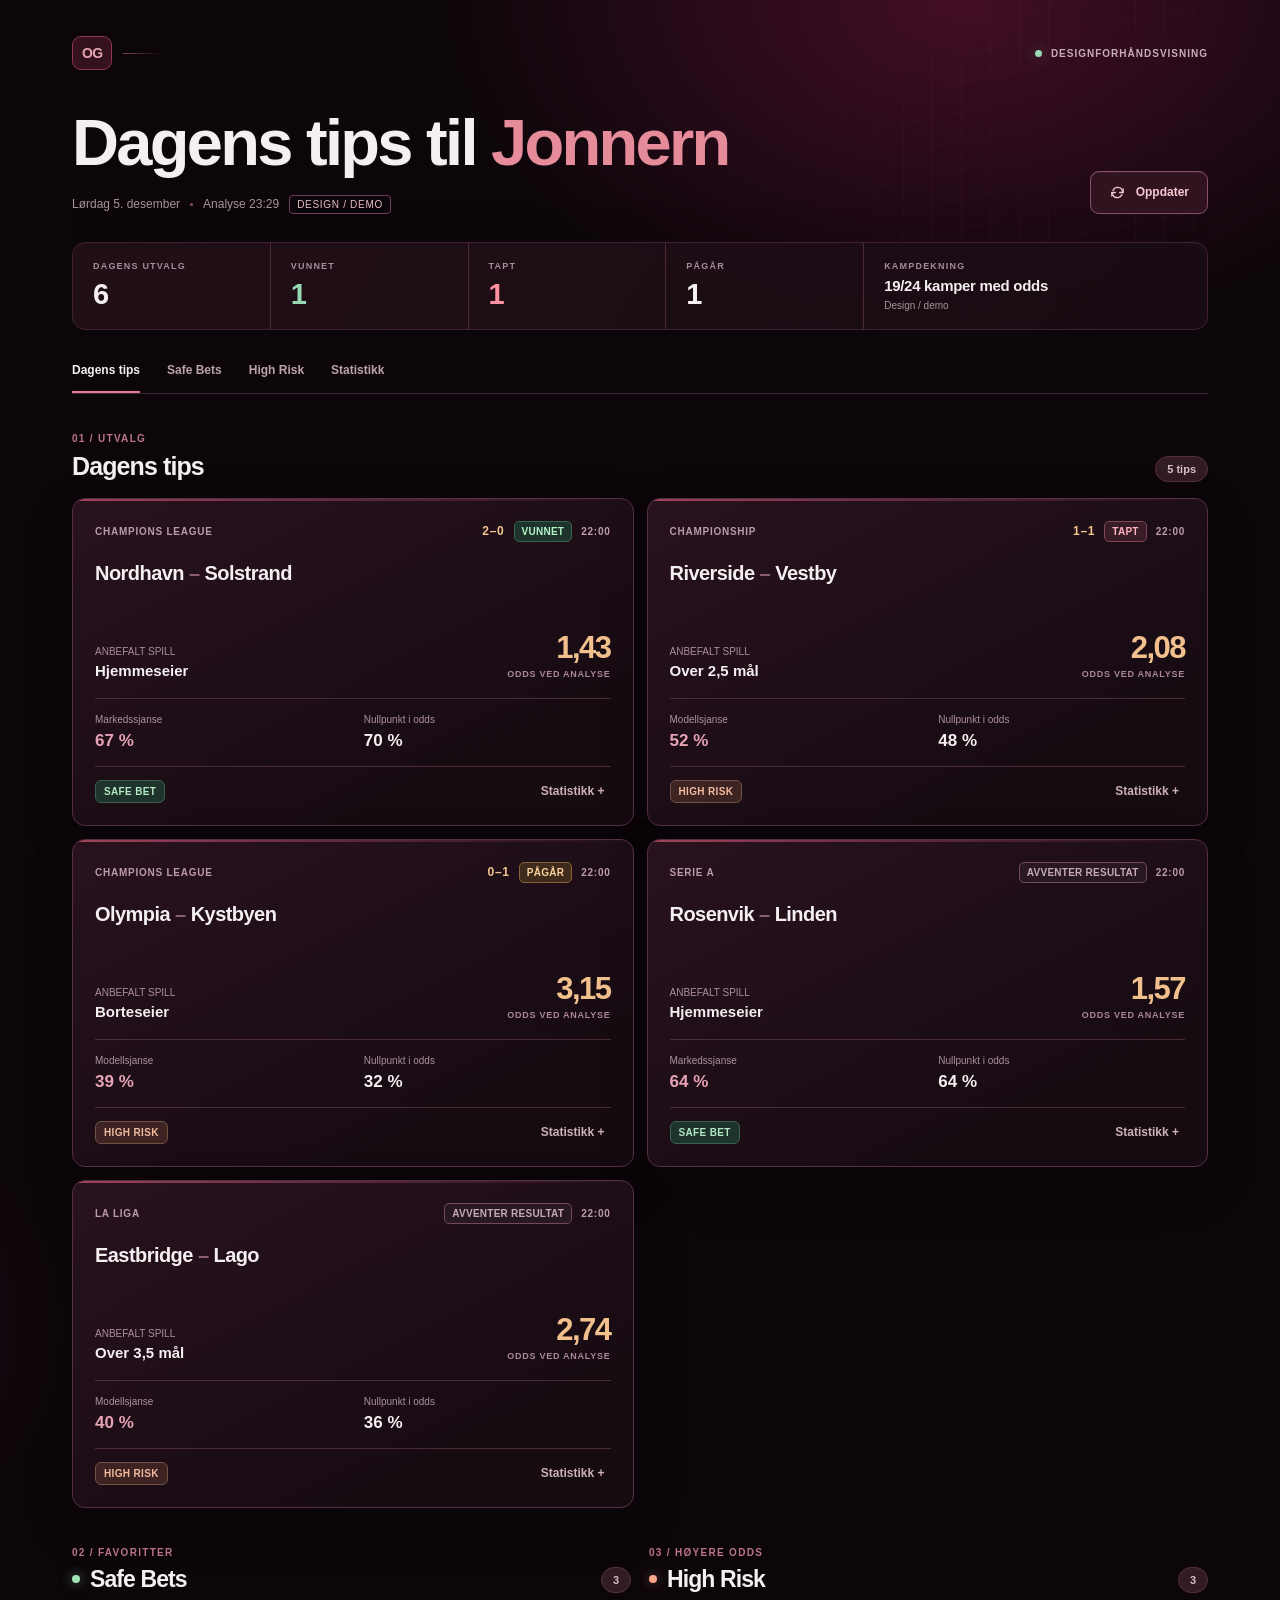
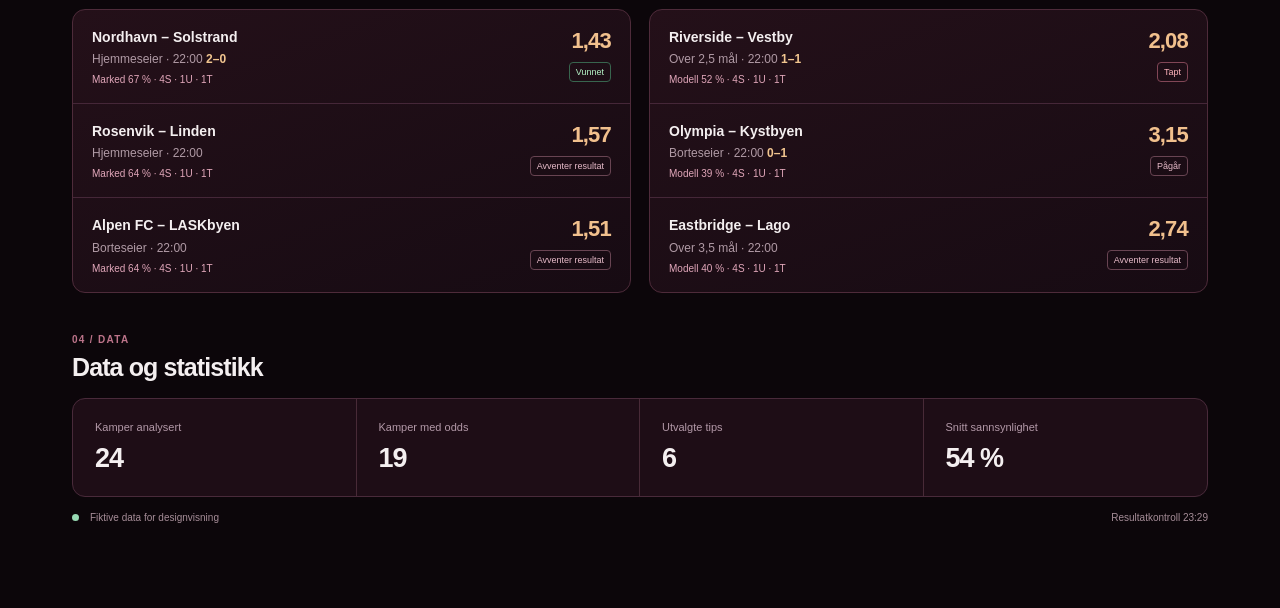
==== commit 218b1231: "updated with new updates to v8" ====
--- a/forhandsvisning.html
+++ b/forhandsvisning.html
@@ -3,286 +3,61 @@
 <head>
   <meta charset="utf-8">
   <meta name="viewport" content="width=device-width,initial-scale=1">
-  <meta name="theme-color" content="#180b10">
-  <meta name="description" content="Dagens fotballtips til Jonnern: dagens tips, Safe Bets, High Risk og statistikk.">
+  <meta name="theme-color" content="#13070b">
+  <meta name="description" content="Dagens tips til Jonnern – kampanalyse, Safe Bets, High Risk og resultater.">
   <title>Dagens tips til Jonnern</title>
-  <style>
-:root {
-  color-scheme: dark;
-  --bg: #10070b;
-  --panel: #1c0b11;
-  --panel-hover:#2b101b;
-  --stroke: #472130;
-  --text: #f9f4f3;
-  --muted: #b29da8;
-  --subtle: #8f7782;
-  --burgundy: #6b0b2c;
-  --red: #e1667d;
-  --highlight: #f1bb83;
-  --mint: #9bbca9;
-}
-* {box-sizing:border-box}
-html {scroll-behavior:smooth}
-body {margin:0; background:radial-gradient(ellipse at 85% -20%,#560c29 0,transparent 42%),linear-gradient(135deg,#12070e,#10070b 75%); color:var(--text);font-family:Inter,ui-sans-serif,-apple-system,BlinkMacSystemFont,"Segoe UI",sans-serif;-webkit-font-smoothing:antialiased}
-h1,h2,h3,p {margin:0} button {font:inherit} button:focus-visible {outline:2px solid var(--highlight);outline-offset:3px}
-.page {width:min(100%,1190px);margin:0 auto;padding:0 34px 90px}
-.masthead {padding:53px 0 34px;display:flex;align-items:end;justify-content:space-between;gap:15px;border-bottom:1px solid var(--stroke)}
-h1 {font-size:clamp(35px,5.1vw,66px);font-weight:790;line-height:1.12;letter-spacing:-2.5px}
-h1 span {color:#f198a9}
-.daily-meta {margin-top:15px;display:flex;align-items:center;gap:10px;font-size:12px;color:var(--muted);flex-wrap:wrap}
-.meta-dot {color:#714857}
-#demo-marker {font-size:10px;color:#d3a888;border:1px solid #60413e;border-radius:99px;padding:4px 8px}
-.refresh {appearance:none;display:flex;align-items:center;gap:9px;white-space:nowrap;background:#32131f;border:1px solid #6b3447;border-radius:9px;padding:11px 14px;color:#f1d4d9;font-weight:640;font-size:12px;cursor:pointer;transition:background .15s}
-.refresh:hover{background:#4a1d2c}.refresh:disabled{opacity:.55;cursor:wait}.refresh span:first-child{font-size:19px;line-height:.6}
-.notice {font-size:13px;color:#e7c8c5;background:#28141e;border:1px solid #633444;border-radius:8px;padding:14px 16px;margin-top:20px}
-.section {margin-top:37px}
-.section-heading {display:flex;align-items:center;justify-content:space-between;gap:12px;margin-bottom:17px}
-.section-heading h2 {font-size:25px;line-height:1.2;letter-spacing:-.65px;font-weight:730}
-.count {font-size:12px;font-weight:650;color:#d2b6c0;background:#2c1922;border:1px solid #49303b;border-radius:50px;padding:7px 10px;white-space:nowrap}
-.picks {display:grid;grid-template-columns:repeat(2,minmax(0,1fr));gap:12px}
-.pick {background:linear-gradient(146deg,#261019,#1b0d13 75%);border:1px solid var(--stroke);border-radius:13px;padding:21px;display:flex;flex-direction:column;gap:17px;min-width:0}
-.pick:hover {border-color:#8b3d58;transform:translateY(-1px)}
-.pick-top {display:flex;justify-content:space-between;gap:12px;color:var(--subtle);font-size:11px;font-weight:620;letter-spacing:.2px}
-.fixture {font-size:20px;line-height:1.3;font-weight:720;letter-spacing:-.55px;min-height:52px}
-.market-row {margin-top:1px;display:flex;align-items:end;justify-content:space-between;gap:10px}
-.market-label {font-size:11px;color:var(--subtle);margin-bottom:5px}
-.market {font-size:15px;font-weight:690;line-height:1.3}
-.price {font-size:30px;font-weight:790;line-height:1;letter-spacing:-1.5px;color:var(--highlight)}
-.price-caption {font-size:10px;color:var(--subtle);text-align:right;margin-top:6px}
-.key-stats {display:grid;grid-template-columns:1fr 1fr;gap:10px;border-top:1px solid var(--stroke);padding-top:14px}
-.metric-name {font-size:10px;color:var(--subtle);margin-bottom:6px}
-.metric-value {font-size:16px;font-weight:720;letter-spacing:-.2px}
-.metric-value.prob{color:#d9abb8}
-.card-actions {border-top:1px solid var(--stroke);padding-top:13px;display:flex;justify-content:space-between;align-items:center;gap:8px}
-.chip {font-size:10px;font-weight:700;border:1px solid #674c57;background:#35212a;color:#e1b4c0;padding:5px 8px;border-radius:6px}
-.chip.safe {background:#1f302a;border-color:#365547;color:#b5d0bf}
-.chip.high {background:#391f20;border-color:#633e3b;color:#efb9a0}
-.details-toggle {font-size:12px;color:#d6c3ca;background:none;border:0;padding:5px 0;cursor:pointer;font-weight:610}
-.details-toggle:hover{color:white}
-.details {display:none; border-top:1px solid var(--stroke);padding-top:13px}
-.details.open{display:block}
-.details-grid{display:grid;grid-template-columns:1fr 1fr;gap:12px 16px}
-.detail-title{font-size:10px;color:var(--subtle);margin-bottom:6px}
-.detail-value{font-size:13px;font-weight:640;color:#efe3e6}
-.two-columns {display:grid;grid-template-columns:1fr 1fr;gap:15px;margin-top:39px}
-.risk-section {min-width:0}
-.section-heading.compact h2{display:flex;align-items:center;gap:10px;font-size:23px}
-.signal {display:inline-block;width:9px;height:9px;border-radius:50%;background:var(--mint)}
-.signal.high {background:#e58a78}
-.risk-list {border:1px solid var(--stroke);border-radius:13px;background:linear-gradient(160deg,#251018,#190b11);overflow:hidden;min-height:105px}
-.risk-item {display:grid;grid-template-columns:minmax(0,1fr) auto;gap:10px;padding:18px 19px;border-bottom:1px solid var(--stroke)}
-.risk-item:last-child {border-bottom:0}
-.risk-title {font-size:14px;font-weight:710;letter-spacing:-.2px;line-height:1.35}
-.risk-sub {font-size:12px;color:var(--muted);margin-top:5px}
-.risk-data {display:flex;gap:12px;margin-top:8px;font-size:11px;color:#d7a7b5}
-.risk-price {color:var(--highlight);font-size:22px;font-weight:790;letter-spacing:-.7px;line-height:1.2}
-.empty {grid-column:1/-1;border:1px solid var(--stroke);background:var(--panel);border-radius:13px;padding:30px;color:var(--muted);font-size:13px}
-.risk-list .empty {border:0}
-.stats-section {margin-top:39px}
-.stats-grid {display:grid;grid-template-columns:repeat(3,1fr);gap:12px}
-.stat {padding:23px 22px;border-radius:12px;border:1px solid var(--stroke);background:var(--panel)}
-.stat-value {font-size:28px;letter-spacing:-1.2px;font-weight:780;color:#f2e8ea}
-.stat-label {font-size:12px;color:var(--muted);margin-top:7px}
-@media(max-width:1020px) {.picks {grid-template-columns:repeat(2,minmax(0,1fr))}}
-@media(max-width:700px) {
-  .page{padding:0 17px 60px}
-  .masthead{padding:36px 0 24px;align-items:start}
-  h1{font-size:39px;letter-spacing:-1.75px;max-width:310px}
-  .daily-meta{margin-top:12px;gap:7px;font-size:11px}
-  .refresh {padding:10px 10px;border-radius:8px;gap:6px;font-size:0;margin-top:5px}
-  .refresh span:first-child {font-size:21px}
-  .refresh span:last-child {display:none}
-  .section{margin-top:30px}
-  .section-heading{margin-bottom:13px}
-  .section-heading h2 {font-size:22px}
-  .picks{grid-template-columns:1fr;gap:10px}
-  .pick{padding:17px;gap:12px}
-  .fixture {font-size:19px;min-height:0}
-  .market-row {margin-top:2px}
-  .price{font-size:29px}
-  .key-stats{padding-top:12px}
-  .card-actions{padding-top:10px}
-  .two-columns{grid-template-columns:1fr;gap:26px;margin-top:29px}
-  .section-heading.compact h2 {font-size:21px}
-  .stats-section{margin-top:30px}
-  .stats-grid{gap:8px}
-  .stat{padding:14px 11px}
-  .stat-value{font-size:23px}
-  .stat-label{font-size:10px;line-height:1.35}
-}
-@media(prefers-reduced-motion:reduce){html{scroll-behavior:auto}}
-
-/* v0.7: precise, data-first expert treatment */
-.masthead {position:relative;}
-.masthead:before {content:"";position:absolute;left:0;top:0;height:3px;width:74px;border-radius:0 0 4px 4px;background:linear-gradient(90deg,#9d1941,#e68aa0)}
-.engine-bar {margin-top:18px;display:flex;align-items:center;gap:18px;flex-wrap:wrap;padding:11px 14px;border:1px solid #46202f;background:rgba(37,14,25,.62);border-radius:9px;font-size:11px;font-weight:610;color:#eddfe4;}
-.engine-item {display:flex;align-items:center;gap:8px}
-.engine-item.muted {color:#b99ba8}
-.live-dot {width:7px;height:7px;border-radius:50%;background:#90bda0;box-shadow:0 0 0 3px rgba(144,189,160,.1)}
-.source-footnote {font-size:11px;color:#937d88;margin-top:15px;line-height:1.5}
-.pick {box-shadow:0 12px 38px rgba(0,0,0,.08);transition:transform .2s,border-color .2s}
-.stats-grid {grid-template-columns:repeat(4,1fr)}
-@media(max-width:700px){.engine-bar{gap:7px 16px;margin-top:12px;padding:10px 12px}.engine-item:last-child{width:100%}.stats-grid{grid-template-columns:repeat(2,1fr)}.stat{min-height:83px}}
-
-</style>
-  
+  <link rel="stylesheet" href="site/styles.css">
+  <script>window.__ODDSGEN_DEMO__ = true;</script>
+  <script src="site/app.js" defer></script>
 </head>
 <body>
-  <main class="page" id="top">
-    <header class="masthead">
-      <div>
-        <h1>Dagens tips til <span>Jonnern</span></h1>
-        <div class="daily-meta"><time id="today-date">I dag</time><span class="meta-dot">•</span><span id="last-updated">Henter data</span><span id="demo-marker" hidden>Eksempeldata</span></div>
+  <main class="shell">
+    <header class="hero">
+      <div class="hero-topline"><div class="mark" aria-hidden="true"><span>OG</span><i></i></div><div class="topstate"><i class="online-dot"></i><span id="engine-status">Laster analysen</span></div></div>
+      <div class="hero-content">
+        <div><h1>Dagens tips til <span>Jonnern</span></h1>
+          <div class="meta"><span id="today-date">Laster dato</span><span class="meta-dot"></span><span id="last-updated">Henter tips</span><span id="demo-marker" class="demo-mark" hidden>Design / demo</span></div>
+        </div>
+        <button id="refresh-data" class="refresh" type="button" aria-label="Hent sist publiserte analyse"><svg width="17" height="17" viewBox="0 0 24 24" fill="none" stroke="currentColor" stroke-width="1.8" stroke-linecap="round" stroke-linejoin="round" aria-hidden="true"><path d="M20 7v5h-5"/><path d="M4 17v-5h5"/><path d="M5.6 9a7.5 7.5 0 0 1 12.2-2L20 12M4 12l2.2 5a7.5 7.5 0 0 0 12.2-2"/></svg><span>Oppdater</span></button>
       </div>
-      <button id="refresh-data" type="button" class="refresh" aria-label="Last inn siste publiserte tips"><span aria-hidden="true">↻</span><span>Oppdater</span></button>
+      <div class="top-metrics" aria-label="Dagens resultatoversikt">
+        <div><span class="metric-caption">DAGENS UTVALG</span><b class="metric-num" id="metric-picks">0</b></div>
+        <div><span class="metric-caption">VUNNET</span><b class="metric-num win-num" id="metric-won">0</b></div>
+        <div><span class="metric-caption">TAPT</span><b class="metric-num loss-num" id="metric-lost">0</b></div>
+        <div><span class="metric-caption">PÅGÅR</span><b class="metric-num" id="metric-live">0</b></div>
+        <div class="metric-source"><span class="metric-caption">KAMPDEKNING</span><b class="metric-info" id="engine-coverage">–</b><small id="engine-sources">Datakilder</small></div>
+      </div>
     </header>
+    <div class="alert" id="alert" hidden role="status" aria-live="polite"></div>
 
-    <div id="alert" class="notice" role="status" aria-live="polite" hidden></div>
+    <nav class="page-nav" aria-label="Seksjoner"><a href="#dagens">Dagens tips</a><a href="#safe">Safe Bets</a><a href="#high">High Risk</a><a href="#stats">Statistikk</a></nav>
 
-    <div class="engine-bar" aria-label="Datakilder og dekning">
-      <div class="engine-item"><span class="live-dot"></span><span id="engine-status">Henter datagrunnlag</span></div>
-      <div class="engine-item muted" id="engine-coverage">–</div>
-      <div class="engine-item muted" id="engine-sources">–</div>
-    </div>
-
-    <section class="section primary" aria-labelledby="tips-title">
-      <div class="section-heading"><h2 id="tips-title">Dagens tips</h2><span id="tips-count" class="count">0 tips</span></div>
-      <div id="top-picks" class="picks"><div class="empty">Henter dagens tips …</div></div>
+    <section id="dagens" class="section" aria-labelledby="section-picks">
+      <div class="section-head"><div><span class="index">01 / UTVALG</span><h2 id="section-picks">Dagens tips</h2></div><span class="section-count" id="tips-count">0 tips</span></div>
+      <div id="top-picks" class="cards"><div class="empty">Henter dagsutgaven …</div></div>
     </section>
 
-    <div class="two-columns">
-      <section class="risk-section" aria-labelledby="safe-title">
-        <div class="section-heading compact"><h2 id="safe-title"><span class="signal safe"></span>Safe Bets</h2><span class="count" id="safe-count">0</span></div>
-        <div id="safe-list" class="risk-list"><div class="empty">Ingen tips ennå</div></div>
+    <div class="risk-grid">
+      <section id="safe" aria-labelledby="safe-head" class="section risk-section">
+        <div class="section-head"><div><span class="index">02 / FAVORITTER</span><h2 id="safe-head"><span class="category-icon mint"></span>Safe Bets</h2></div><span class="section-count" id="safe-count">0</span></div>
+        <div id="safe-list" class="risk-list"><div class="empty">Henter tips …</div></div>
       </section>
-      <section class="risk-section" aria-labelledby="high-title">
-        <div class="section-heading compact"><h2 id="high-title"><span class="signal high"></span>High Risk</h2><span class="count" id="high-count">0</span></div>
-        <div id="high-list" class="risk-list"><div class="empty">Ingen tips ennå</div></div>
+      <section id="high" aria-labelledby="high-head" class="section risk-section">
+        <div class="section-head"><div><span class="index">03 / HØYERE ODDS</span><h2 id="high-head"><span class="category-icon ember"></span>High Risk</h2></div><span class="section-count" id="high-count">0</span></div>
+        <div id="high-list" class="risk-list"><div class="empty">Henter tips …</div></div>
       </section>
     </div>
 
-    <section class="section stats-section" aria-labelledby="stats-title">
-      <div class="section-heading"><h2 id="stats-title">Data og statistikk</h2></div>
+    <section id="stats" class="section data-section" aria-labelledby="stats-head">
+      <div class="section-head"><div><span class="index">04 / DATA</span><h2 id="stats-head">Data og statistikk</h2></div></div>
       <div class="stats-grid">
-        <div class="stat"><div class="stat-value" id="stats-matches">–</div><div class="stat-label">Kamper i dag</div></div>
-        <div class="stat"><div class="stat-value" id="stats-count">–</div><div class="stat-label">Utvalgte tips</div></div>
-        <div class="stat"><div class="stat-value" id="stats-average">–</div><div class="stat-label">Snitt sannsynlighet</div></div>
-        <div class="stat"><div class="stat-value" id="stats-priced">–</div><div class="stat-label">Kamper med odds</div></div>
+        <div class="stats-cell"><span>Kamper analysert</span><strong id="stats-matches">–</strong></div>
+        <div class="stats-cell"><span>Kamper med odds</span><strong id="stats-priced">–</strong></div>
+        <div class="stats-cell"><span>Utvalgte tips</span><strong id="stats-count">–</strong></div>
+        <div class="stats-cell"><span>Snitt sannsynlighet</span><strong id="stats-average">–</strong></div>
       </div>
-      <div class="source-footnote" id="source-footnote">Kildeinformasjon hentes sammen med dagens analyse.</div>
+      <div class="source-strip"><span class="source-pulse"></span><span id="source-footnote">Kilder lastes</span><span id="result-updated">Resultater avventes</span></div>
     </section>
   </main>
-<script>window.__ODDSGEN_DEMO__=true;</script><script>
-'use strict';
-const el=id=>document.getElementById(id);
-const esc=x=>String(x??'').replace(/[&<>"']/g,c=>({'&':'&amp;','<':'&lt;','>':'&gt;','"':'&quot;',"'":'&#39;'}[c]));
-const dateFmt=new Intl.DateTimeFormat('nb-NO',{timeZone:'Europe/Oslo',weekday:'long',day:'numeric',month:'long'});
-const timeFmt=new Intl.DateTimeFormat('nb-NO',{timeZone:'Europe/Oslo',hour:'2-digit',minute:'2-digit'});
-const stampFmt=new Intl.DateTimeFormat('nb-NO',{timeZone:'Europe/Oslo',hour:'2-digit',minute:'2-digit'});
-const fmtOdds=x=>Number(x).toLocaleString('nb-NO',{minimumFractionDigits:2,maximumFractionDigits:2});
-const pct=x=>Math.round(Number(x)*100)+' %';
-const dayISO = date => {
-  const part=Object.fromEntries(new Intl.DateTimeFormat('en-GB',{timeZone:'Europe/Oslo',year:'numeric',month:'2-digit',day:'2-digit'}).formatToParts(date).filter(v=>v.type!=='literal').map(v=>[v.type,v.value]));
-  return `${part.year}-${part.month}-${part.day}`;
-};
-function formText(s){
-  if(!s) return '–';
-  const xs=[...'WDL'].map(k=>[...String(s).toUpperCase()].filter(x=>x===k).length);
-  return `${xs[0]}S · ${xs[1]}U · ${xs[2]}T`;
-}
-function demoSnapshot(){
-  const now=new Date();
-  const at=(h,m)=>{const d=new Date(now);d.setHours(h,m,0,0);return d.toISOString();};
-  const pick=(id,home,away,league,h,m,label,price,category,prob,formHome,formAway,bookmakers)=>({
-    matchId:id,home,away,league,kickoff:at(h,m),label,price,category,probability:prob,modelEdge:prob*price-1,formHome,formAway,bookmakers,
-    oddsUpdatedAt:now.toISOString(),oddsSource:'Eksempeldata'
-  });
-  const recommendations=[
-    pick('demo1','Nordby FK','Fjordvik','Eksempelliga',21,0,'Hjemmeseier',1.36,'safe',.70,'WWDWWW','LLDDWL',6),
-    pick('demo2','Sørbyen','Vestland','Eksempelliga',21,30,'Over 2,5 mål',2.05,'high',.54,'WDWWLW','WWDLLD',5),
-    pick('demo3','Lund Athletic','Havn FC','Eksempelcup',22,0,'Borteseier',2.64,'high',.43,'LLWDLD','WWDWWL',4),
-    pick('demo4','Skogstad','Østvik','Eksempelliga',22,15,'Begge lag scorer',1.73,'standard',.61,'WDLLWW','LWWWDW',5),
-    pick('demo5','Granheim','Vard','Eksempelliga',22,30,'Hjemmeseier',1.41,'safe',.69,'WWWDLW','LLLDLL',5)
-  ];
-  const safeBets=[recommendations[0],recommendations[4],pick('demo6','Kysten FK','Midtbyen','Eksempelcup',22,40,'Borteseier',1.45,'safe',.68,'DLDLWL','WWDWWD',5)];
-  const highRisk=[recommendations[1],recommendations[2],pick('demo7','Dalen','Åsen','Eksempelliga',22,45,'Over 3,5 mål',3.28,'high',.35,'WWLDWD','LWDWDL',4)];
-  for (const p of [...recommendations,...safeBets,...highRisk]) {p.formSample=[5,6];p.probabilitySource=p.category==='safe'?'market':'model';}
-  return {version:3,localDate:dayISO(now),generatedAt:now.toISOString(),matches:Array.from({length:13},()=>({})),recommendations,safeBets,highRisk,coverage:{upcomingMatches:13,matchedOdds:11,withModel:9,externalPredictions:0},sources:[{name:'football-data.org',state:'connected'},{name:'The Odds API',state:'connected'}],dataStatus:{fixtures:'demo',odds:'demo'}};
-}
-function chip(p){return p.category==='safe'?'Safe Bet':p.category==='high'?'High Risk':'Dagens tips';}
-function renderPick(p,i){
-  const key=`stat-${i}`;
-  const model=Number(p.probability);
-  const breakEven=1/Number(p.price);
-  const sourceLabel=p.probabilitySource==='market'?'Markedssjanse':'Modellsjanse';
-  return `<article class="pick">
-    <div class="pick-top"><span>${esc(p.league)}</span><span>${timeFmt.format(new Date(p.kickoff))}</span></div>
-    <h3 class="fixture">${esc(p.home)} – ${esc(p.away)}</h3>
-    <div class="market-row"><div><div class="market-label">Anbefalt spill</div><div class="market">${esc(p.label)}</div></div><div><div class="price">${fmtOdds(p.price)}</div><div class="price-caption">ODDS</div></div></div>
-    <div class="key-stats"><div><div class="metric-name">${sourceLabel}</div><div class="metric-value prob">${pct(model)}</div></div><div><div class="metric-name">Krevd sannsynlighet</div><div class="metric-value">${pct(breakEven)}</div></div></div>
-    <div class="card-actions"><span class="chip ${esc(p.category)}">${chip(p)}</span><button class="details-toggle" type="button" data-open="${key}" aria-expanded="false" aria-controls="${key}">Statistikk ＋</button></div>
-    <div class="details" id="${key}"><div class="details-grid">
-      <div><div class="detail-title">${esc(p.home)} · siste kamper</div><div class="detail-value">${esc(formText(p.formHome))}</div></div>
-      <div><div class="detail-title">${esc(p.away)} · siste kamper</div><div class="detail-value">${esc(formText(p.formAway))}</div></div>
-      <div><div class="detail-title">Modellavvik</div><div class="detail-value">${p.modelEdge!=null && Number.isFinite(Number(p.modelEdge))?((p.modelEdge>=0?'+':'')+(p.modelEdge*100).toFixed(1).replace('.',',')+' %'):'–'}</div></div>
-      <div><div class="detail-title">Oddsgrunnlag</div><div class="detail-value">${esc(p.bookmakers||'–')} bookmakere</div></div>
-      <div><div class="detail-title">Datagrunnlag</div><div class="detail-value">${Array.isArray(p.formSample)?p.formSample.map(x=>Number(x)).join(' / ')+' kamper':'–'}</div></div>
-    </div></div>
-  </article>`;
-}
-function renderRisk(items,id){
-  el(id+'-count').textContent=String(items.length);
-  el(id+'-list').innerHTML=items.length?items.map(p=>`<div class="risk-item"><div><div class="risk-title">${esc(p.home)} – ${esc(p.away)}</div><div class="risk-sub">${esc(p.label)} · ${timeFmt.format(new Date(p.kickoff))}</div><div class="risk-data"><span>${p.probabilitySource==='market'?'Marked':'Modell'} ${pct(p.probability)}</span><span>Form ${esc(formText(p.formHome))}</span></div></div><div class="risk-price">${fmtOdds(p.price)}</div></div>`).join(''):'<div class="empty">Ingen kvalifiserte tips i denne kategorien akkurat nå</div>';
-}
-function show(data,preview){
-  const now=new Date(), generatedAt=Date.parse(data.generatedAt);
-  const fresh=preview||(data.localDate===dayISO(now) && Number.isFinite(generatedAt) && generatedAt<=now.getTime()+3600000 && now.getTime()-generatedAt<=15*3600000);
-  const validPick=p=>Boolean(p.kickoff&&p.oddsUpdatedAt&&Number(p.price)>1 && Number.isFinite(Number(p.probability)) && Date.parse(p.kickoff)>now.getTime()+600000 && Date.parse(p.oddsUpdatedAt)<now.getTime()+3600000 && now.getTime()-Date.parse(p.oddsUpdatedAt)<=12*3600000);
-  const include=p=>preview||validPick(p);
-  const picks=(fresh?data.recommendations||[]:[]).filter(include).slice(0,5);
-  const safe=(fresh?data.safeBets||picks.filter(p=>p.category==='safe'):[]).filter(include).slice(0,5);
-  const high=(fresh?data.highRisk||picks.filter(p=>p.category==='high'):[]).filter(include).slice(0,5);
-  el('today-date').textContent=dateFmt.format(now).replace(/^./,x=>x.toUpperCase());
-  el('last-updated').textContent=Number.isFinite(generatedAt)?'Oppdatert '+stampFmt.format(new Date(generatedAt)):'Ikke oppdatert';
-  el('demo-marker').hidden=!preview;
-  el('tips-count').textContent=`${picks.length} ${picks.length===1?'tips':'tips'}`;
-  el('top-picks').innerHTML=picks.length?picks.map(renderPick).join(''):'<div class="empty">Ingen kvalifiserte tips tilgjengelig akkurat nå.</div>';
-  renderRisk(safe,'safe');renderRisk(high,'high');
-  const allMatches=Array.isArray(data.matches)?data.matches:[];
-  const todays=allMatches.filter(p=>!p.kickoff||dayISO(new Date(p.kickoff))===dayISO(now));
-  el('stats-matches').textContent=fresh?String(todays.length):'–';
-  el('stats-count').textContent=String(picks.length);
-  el('stats-average').textContent=picks.length?pct(picks.reduce((a,p)=>a+Number(p.probability),0)/picks.length):'–';
-  const coverage=data.coverage||{};
-  el('stats-priced').textContent=fresh?String(coverage.matchedOdds ?? allMatches.filter(m=>m.odds&&Object.keys(m.odds).length).length):'–';
-  const sources=Array.isArray(data.sources)?data.sources:[];
-  el('engine-status').textContent=preview?'Designforhåndsvisning':(data.dataStatus?.fixtures==='ok'&&data.dataStatus?.odds==='ok'?'Data oppdatert':'Datadekning begrenset');
-  el('engine-coverage').textContent=Number.isFinite(coverage.matchedOdds)?`${coverage.matchedOdds}/${coverage.upcomingMatches} kamper med odds`:'–';
-  const connected=sources.filter(x=>x.state==='connected');
-  el('engine-sources').textContent=preview?'Illustrasjonsdata':`${connected.length} automatiske datakilder`;
-  const manual=Number(coverage.manualPredictions||0);
-  const independent=Number(coverage.apiPredictions||0);
-  el('source-footnote').textContent=preview?'Illustrasjon, ikke ekte kampanbefalinger':`Automatisk: ${connected.map(x=>x.name).join(' + ') || 'ingen'} · API-prognoser: ${independent} · Manuelle vurderinger: ${manual}`;
-
-  const notice=el('alert');notice.hidden=true;
-  if(!preview&&!fresh){notice.hidden=false;notice.textContent='Dagens analyse er ennå ikke oppdatert.';}
-  else if(!preview&&(data.dataStatus?.fixtures!=='ok'||data.dataStatus?.odds!=='ok')){notice.hidden=false;notice.textContent='Kampdata eller odds er ikke tilgjengelige.';}
-  document.querySelectorAll('.details-toggle').forEach(b=>b.addEventListener('click',()=>{
-    const content=el(b.dataset.open),open=content.classList.toggle('open');b.setAttribute('aria-expanded',String(open));b.textContent=open?'Skjul statistikk −':'Statistikk ＋';
-  }));
-}
-async function loadLatest(){
-  if(window.__ODDSGEN_DEMO__){show(demoSnapshot(),true);return;}
-  try{
-    const res=await fetch('data/today.json?v='+Date.now(),{cache:'no-store'});
-    if(!res.ok)throw Error(`HTTP ${res.status}`);
-    const data=await res.json();if(data.version!==3)throw Error('Ukjent dataformat');
-    show(data,false);
-  }catch(err){show({version:3,recommendations:[],generatedAt:null,localDate:null,dataStatus:{}},false);}
-}
-const refresh=el('refresh-data');
-refresh.addEventListener('click',async()=>{refresh.disabled=true;try{await loadLatest()}finally{refresh.disabled=false}});
-loadLatest();
-
-</script></body>
+</body>
 </html>
--- a/site/styles.css
+++ b/site/styles.css
@@ -0,0 +1,16 @@
+:root {color-scheme:dark;--bg:#0c060a;--surface:#170b12;--raised:#241019;--stroke:#41212f;--muted:#a6939b;--text:#f4eff0;--secondary:#c5aeb7;--accent:#ec8e9e;--hot:#fa627c;--gold:#f1c08d;--mint:#98d9b3;--red:#d66a80}
+*{box-sizing:border-box}html{scroll-behavior:smooth}body{margin:0;color:var(--text);font-family:Inter,-apple-system,BlinkMacSystemFont,"Segoe UI",sans-serif;font-synthesis:none;background:radial-gradient(ellipse 800px 520px at 75% 0%,#430e26 0%,transparent 66%),radial-gradient(ellipse 500px 430px at -20% 60%,#240a19 0%,transparent 66%),var(--bg);min-height:100vh;-webkit-font-smoothing:antialiased}
+button,a{font:inherit}a{color:inherit;text-decoration:none}button:focus-visible,a:focus-visible{outline:2px solid var(--gold);outline-offset:4px}button{cursor:pointer}h1,h2,h3,p{margin:0}.shell{max-width:1200px;margin:0 auto;padding:0 32px 85px}.hero{position:relative;padding-top:32px;isolation:isolate}.hero:before{content:"";position:absolute;top:-120px;right:-220px;width:640px;height:480px;opacity:.35;background-image:linear-gradient(90deg,transparent 95%,#d7738b22 98%),linear-gradient(0deg,transparent 95%,#d7738b22 98%);background-size:29px 29px;mask-image:radial-gradient(ellipse,#0000 5%,#000 37%,transparent 73%);transform:skewY(-11deg);pointer-events:none;z-index:-1}
+.hero-topline{display:flex;align-items:center;justify-content:space-between;gap:20px;min-height:42px}.mark{display:flex;align-items:center;gap:11px;color:#e6a4b0;font-size:14px;font-weight:900;letter-spacing:-.7px}.mark span{background:#31121d;border:1px solid #913650;border-radius:9px;padding:8px 9px;box-shadow:inset 0 0 20px #a4213e14}.mark i{display:block;height:1px;width:38px;background:linear-gradient(90deg,#82445c,transparent)}.topstate{font-size:10px;letter-spacing:1px;text-transform:uppercase;color:var(--secondary);display:flex;gap:9px;align-items:center;font-weight:720}.online-dot{width:7px;height:7px;border-radius:100%;background:var(--mint);box-shadow:0 0 14px #7ee4ab6b}
+.hero-content{display:flex;justify-content:space-between;gap:20px;align-items:end;padding:34px 0 28px}.hero h1{font-weight:830;letter-spacing:-2.7px;font-size:clamp(39px,5.2vw,65px);line-height:1.07}.hero h1 span{color:#e58b9a}.meta{display:flex;align-items:center;flex-wrap:wrap;gap:10px;margin-top:17px;font-size:12px;color:var(--muted)}.meta-dot{width:3px;height:3px;border-radius:50%;background:#8c5161}.demo-mark{border:1px solid #704056;color:#e6bbcc;padding:3px 7px;border-radius:4px;font-size:10px;text-transform:uppercase;letter-spacing:.7px}.refresh{display:flex;align-items:center;justify-content:center;gap:10px;border:1px solid #865168;background:#30131f;border-radius:9px;padding:12px 18px;color:#f4c9d1;font-size:12px;font-weight:730;box-shadow:inset 0 1px 0 #ffffff10;white-space:nowrap}.refresh:hover{background:#472032}.refresh:disabled{opacity:.5}
+.top-metrics{display:grid;grid-template-columns:repeat(4,minmax(0,.75fr)) minmax(155px,1.3fr);border:1px solid var(--stroke);border-radius:13px;background:linear-gradient(120deg,#241019d9,#190b13e6);box-shadow:0 20px 60px #00000025;overflow:hidden}.top-metrics>div{padding:18px 20px;border-right:1px solid #4b2a37;display:flex;flex-direction:column;gap:6px}.top-metrics>div:last-child{border-right:0}.metric-caption{letter-spacing:1.2px;font-weight:760;font-size:9px;color:#a68b99}.metric-num{font-size:29px;line-height:1.2;letter-spacing:-1px;font-variant-numeric:tabular-nums}.win-num{color:var(--mint)}.loss-num{color:#ff90a0}.metric-info{font-size:15px;letter-spacing:-.3px}.metric-source small{font-size:10px;color:var(--muted)}.alert{margin-top:12px;border:1px solid #734154;background:#341c27;padding:12px 16px;border-radius:9px;font-size:12px;color:#f3c8d3}
+.page-nav{display:flex;gap:27px;border-bottom:1px solid #3e2632;margin:33px 0 0;overflow:auto}.page-nav a{display:inline-block;white-space:nowrap;font-size:12px;color:#bba3ad;padding:0 0 14px;font-weight:650}.page-nav a:hover{color:var(--text)}.page-nav a:first-child{border-bottom:2px solid #e37996;color:var(--text)}
+.section{margin-top:39px;scroll-margin-top:16px}.section-head{display:flex;align-items:end;justify-content:space-between;gap:15px;margin-bottom:16px}.index{font-size:10px;font-weight:760;letter-spacing:1.3px;color:#bd748a;display:block;margin-bottom:8px}.section-head h2{font-size:25px;letter-spacing:-.9px;font-weight:760;line-height:1.18}.section-count{background:#311b25;border:1px solid #57303e;color:#d8bdc8;border-radius:30px;padding:6px 11px;font-size:11px;font-weight:780;white-space:nowrap}.cards{display:grid;grid-template-columns:repeat(2,minmax(0,1fr));gap:13px}.pick{position:relative;overflow:hidden;padding:22px;border:1px solid #543041;border-radius:13px;background:linear-gradient(153deg,#28121e,#170b12 76%);box-shadow:0 18px 55px #0000001c}.pick:before{content:"";position:absolute;top:0;left:0;width:100%;height:2px;background:linear-gradient(90deg,#bd506b,#6b2d48,transparent);opacity:.8}.pick-top{display:flex;align-items:center;justify-content:space-between;gap:8px;color:#bc9ca9;font-size:10px;text-transform:uppercase;font-weight:760;letter-spacing:.75px}.pick-top .top-right{display:flex;gap:9px;align-items:center}.fixture{font-size:20px;letter-spacing:-.55px;line-height:1.3;margin-top:18px;min-height:50px;font-weight:780}.result-badge{padding:4px 7px;border:1px solid #724a5a;border-radius:5px;color:#c5aab4;background:#271822;font-size:10px;font-weight:800;letter-spacing:.25px;white-space:nowrap}.result-badge.won{color:#b5f3c6;border-color:#38654e;background:#1c342b}.result-badge.lost{color:#ffb3bc;border-color:#814656;background:#381c28}.result-badge.live{color:#f9d19a;border-color:#8a603e;background:#3f2b1c}.result-badge.void,.result-badge.postponed,.result-badge.unverified{color:#d5c5d1;border-color:#5d4f63;background:#2b2230}.fixture-score{font-size:12px;color:#f1c58f;font-weight:770;white-space:nowrap}
+.play-row{display:flex;justify-content:space-between;align-items:end;gap:15px;margin-top:22px}.play-label{font-size:10px;color:#ac8d9c;margin-bottom:5px}.play-name{font-size:15px;font-weight:760}.price{font-weight:860;font-size:31px;letter-spacing:-1.5px;line-height:1;color:var(--gold);text-align:right;font-variant-numeric:tabular-nums}.price-caption{display:block;font-weight:650;font-size:9px;color:#aa8896;text-align:right;letter-spacing:.75px;margin-top:6px}.prob-row{display:flex;gap:22px;margin-top:19px;padding:15px 0;border-top:1px solid #4a2c39;border-bottom:1px solid #4a2c39}.prob-row>div{flex:1}.prob-row small{font-size:10px;color:#ad90a0;display:block;margin-bottom:6px}.prob-row b{font-size:17px;font-weight:760;font-variant-numeric:tabular-nums}.prob-row b.prob-color{color:#e5a3b5}.pick-foot{display:flex;align-items:center;justify-content:space-between;gap:10px;margin-top:13px}.chip{font-size:10px;font-weight:760;text-transform:uppercase;letter-spacing:.35px;border-radius:6px;padding:5px 8px;background:#3d2732;color:#e6bdcb;border:1px solid #78455b}.chip.safe{background:#1d332c;color:#b3e8c4;border-color:#3b6150}.chip.high{background:#3d2322;color:#f2bb9e;border-color:#705344}.details-toggle{color:#cbafba;background:none;border:0;font-weight:660;font-size:12px}.details-toggle:hover{color:#fff}.details{display:none;padding-top:16px;margin-top:12px;border-top:1px solid #4c2b37}.details.open{display:block}.details-grid{display:grid;grid-template-columns:repeat(2,minmax(0,1fr));gap:14px 20px}.detail-title{font-size:10px;color:#a58896;margin-bottom:5px}.detail-value{font-size:12px;color:#f1e1e8;font-weight:700}.empty{border:1px solid #513040;border-radius:11px;padding:26px;background:#1c0d15;color:#b4a0a8;font-size:13px;grid-column:1/-1}.risk-grid{display:grid;grid-template-columns:1fr 1fr;gap:18px}.risk-section .section-head h2{display:flex;align-items:center;gap:10px;font-size:23px}.category-icon{display:inline-block;width:8px;height:8px;border-radius:50%}.category-icon.mint{background:#a1e4b6;box-shadow:0 0 12px #a1e4b686}.category-icon.ember{background:#fca588;box-shadow:0 0 12px #fca58879}.risk-list{border:1px solid #4e2b3a;border-radius:13px;background:linear-gradient(160deg,#241019,#170b13);overflow:hidden;min-height:120px}.risk-list .empty{border:0;padding:24px}.risk-item{display:grid;grid-template-columns:minmax(0,1fr) auto;gap:13px;padding:18px 19px;border-bottom:1px solid #452738}.risk-item:last-child{border-bottom:0}.risk-title{font-size:14px;font-weight:760;line-height:1.3}.risk-sub{font-size:12px;color:#b09aa5;margin-top:6px}.risk-data{font-size:10px;color:#e0a6b9;margin-top:8px}.risk-right{display:flex;flex-direction:column;align-items:end;gap:8px}.risk-odds{font-weight:830;color:var(--gold);font-size:22px;letter-spacing:-.8px;font-variant-numeric:tabular-nums}.risk-status{font-size:9px;border:1px solid #684452;color:#e7bbc9;padding:4px 6px;border-radius:4px}.risk-status.won{color:#b5f3c6;border-color:#38654e}.risk-status.lost{color:#ffb3bc;border-color:#814656}
+.data-section{margin-top:41px}.stats-grid{display:grid;grid-template-columns:repeat(4,1fr);border:1px solid #492a3a;border-radius:13px;overflow:hidden;background:#1e0d16}.stats-cell{border-right:1px solid #482a37;padding:22px;display:flex;flex-direction:column;gap:10px}.stats-cell:last-child{border:0}.stats-cell span{font-size:11px;color:#b399a8}.stats-cell strong{font-size:27px;letter-spacing:-1px;font-variant-numeric:tabular-nums}.source-strip{display:flex;align-items:center;gap:11px;flex-wrap:wrap;margin-top:15px;color:#a68d98;font-size:10px}.source-pulse{width:7px;height:7px;border-radius:50%;background:var(--mint)}#result-updated{margin-left:auto}
+@media(max-width:790px){.shell{padding:0 18px 55px}.hero{padding-top:20px}.hero-content{padding:27px 0 26px;align-items:end}.hero h1{font-size:39px;letter-spacing:-1.9px}.refresh{padding:10px}.refresh span{display:none}.top-metrics{grid-template-columns:repeat(4,minmax(0,1fr))}.top-metrics>div{padding:14px 10px}.top-metrics .metric-source{grid-column:1/-1;border-right:0;border-top:1px solid #432634;flex-direction:row;justify-content:space-between;align-items:center;padding:12px 14px}.metric-num{font-size:23px}.metric-caption{font-size:8px;letter-spacing:.7px}.page-nav{gap:20px;margin-top:27px}.page-nav a{font-size:11px}.section{margin-top:31px}.section-head h2{font-size:23px}.cards,.risk-grid{grid-template-columns:1fr}.pick{padding:18px}.fixture{min-height:0}.risk-grid{gap:0}.risk-section{margin-top:32px}.risk-section .section-head h2{font-size:23px}.stats-grid{grid-template-columns:repeat(2,1fr)}.stats-cell{min-height:92px;padding:16px}.stats-cell:nth-child(2){border-right:0}.stats-cell:nth-child(-n+2){border-bottom:1px solid #482a37}.source-strip{line-height:1.5}#result-updated{margin-left:0;width:100%}}
+@media(max-width:360px){.hero h1{font-size:34px}.top-metrics>div{padding:12px 8px}.metric-num{font-size:21px}}
+@media(prefers-reduced-motion:reduce){html{scroll-behavior:auto}}
+/* Grid decoration stays inside the viewport, including narrow phones. */
+html,body{max-width:100%;overflow-x:clip}
+.hero{overflow:hidden}
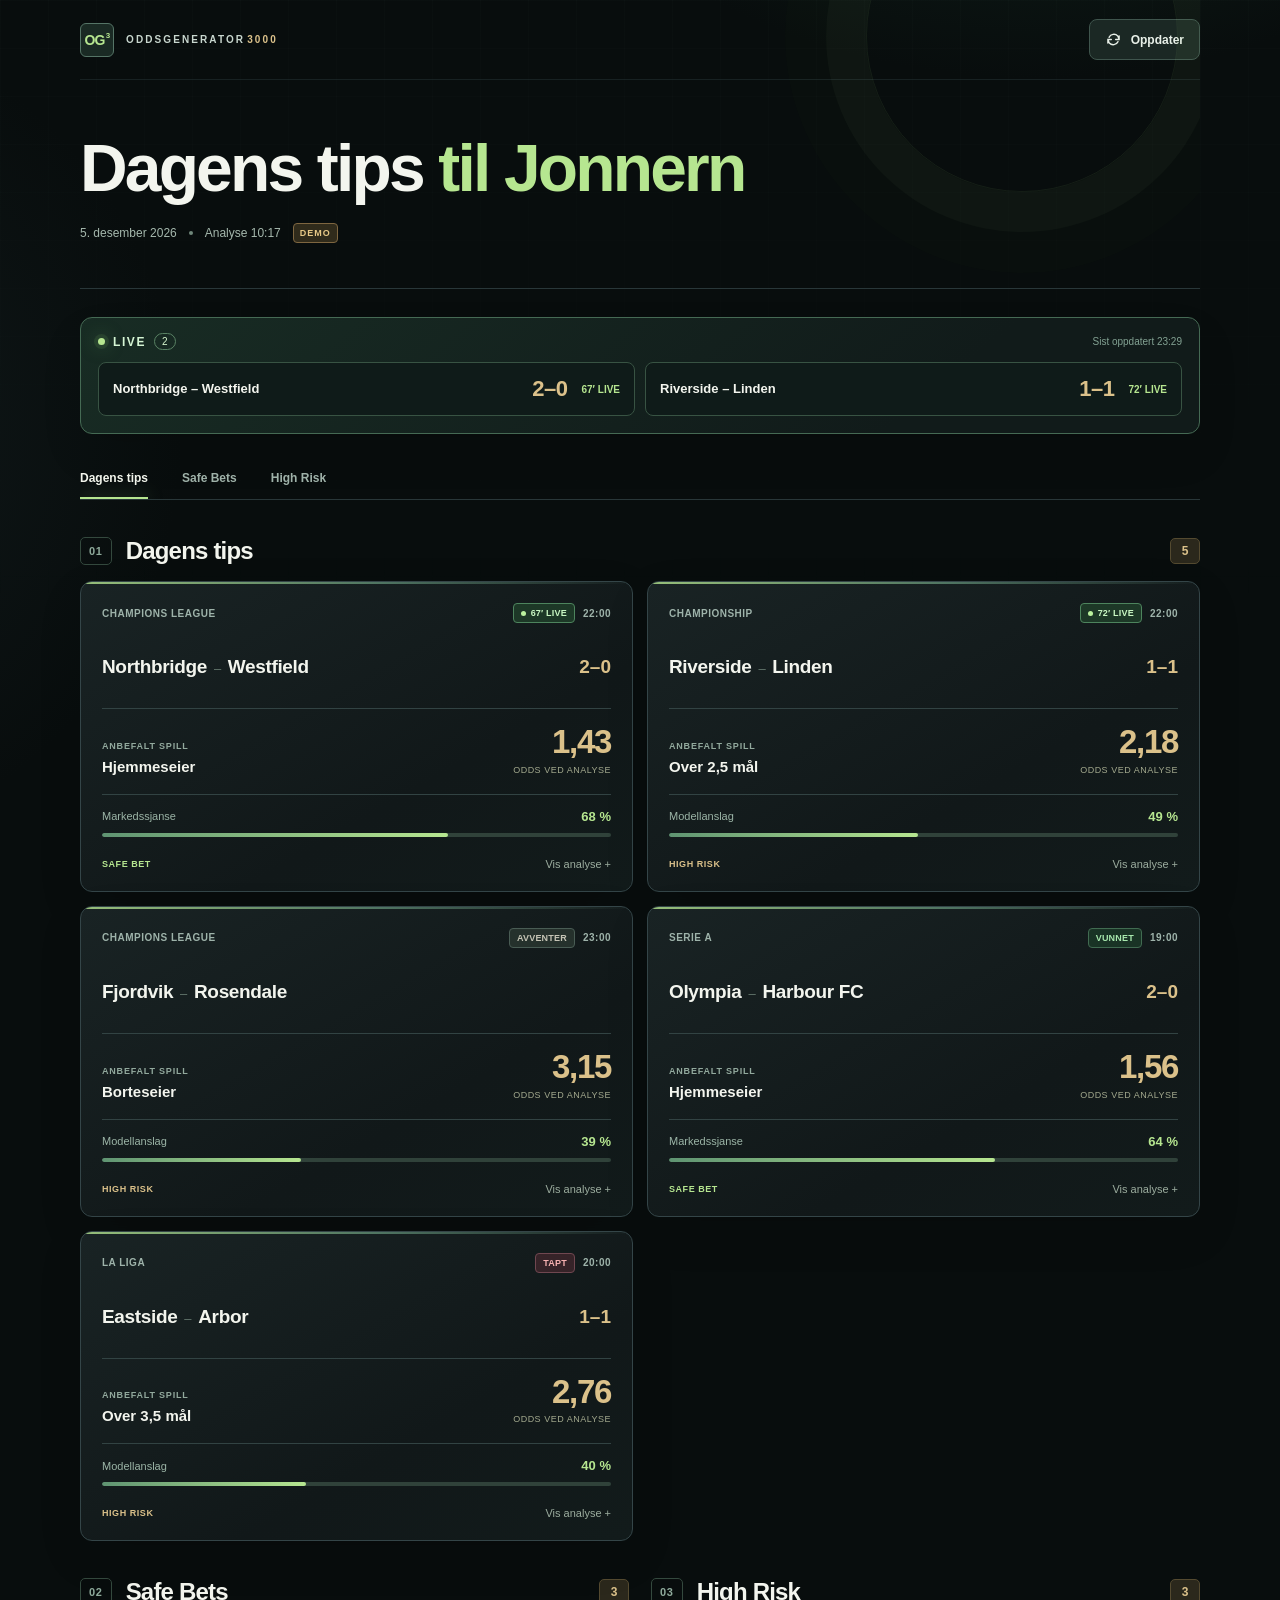
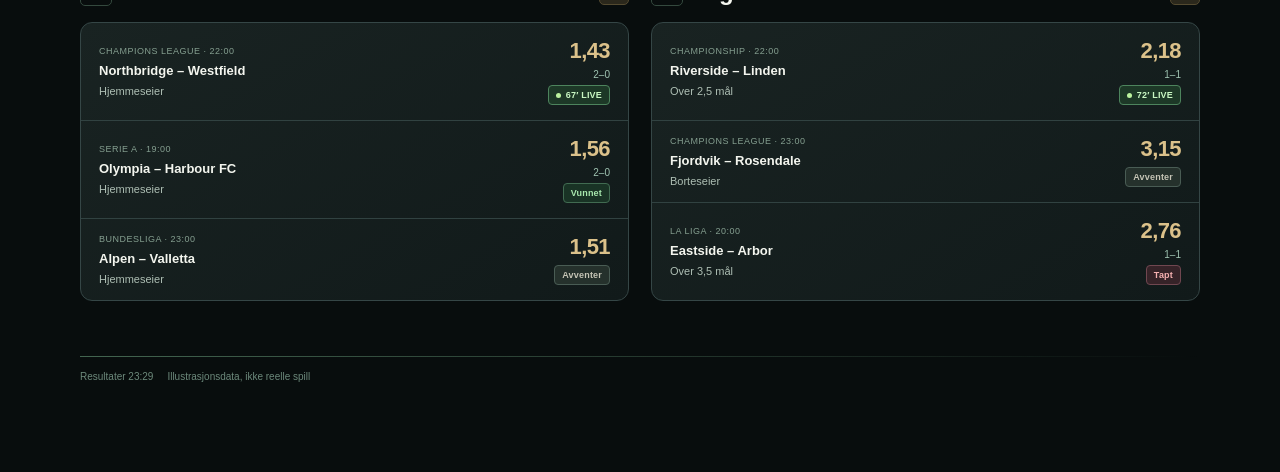
==== commit c159cc47: "newest update v8" ====
--- a/forhandsvisning.html
+++ b/forhandsvisning.html
@@ -3,61 +3,174 @@
 <head>
   <meta charset="utf-8">
   <meta name="viewport" content="width=device-width,initial-scale=1">
-  <meta name="theme-color" content="#13070b">
-  <meta name="description" content="Dagens tips til Jonnern – kampanalyse, Safe Bets, High Risk og resultater.">
+  <meta name="theme-color" content="#090d0d">
+  <meta name="description" content="Dagens tips til Jonnern: fotballanalyse, Safe Bets, High Risk og kampresultater.">
   <title>Dagens tips til Jonnern</title>
-  <link rel="stylesheet" href="site/styles.css">
-  <script>window.__ODDSGEN_DEMO__ = true;</script>
-  <script src="site/app.js" defer></script>
+  <style>
+:root{color-scheme:dark;--bg:#080d0d;--surface:#111819;--surface-2:#151f20;--surface-3:#1a2425;--line:#293739;--soft:#3a4746;--text:#f3f5ee;--sub:#bbc9c5;--muted:#879b94;--krypton:#b6e690;--krypton-deep:#79a66d;--gold:#dbc18a;--amber:#f0cda7;--loss:#f19c9f}
+*{box-sizing:border-box}html{scroll-behavior:smooth}body{margin:0;color:var(--text);font-family:Inter,-apple-system,BlinkMacSystemFont,"Segoe UI",sans-serif;background:radial-gradient(ellipse 820px 590px at 81% -15%,#18372a9a,transparent 66%),radial-gradient(ellipse 550px 600px at -15% 21%,#16212391,transparent 68%),var(--bg);font-synthesis:none;-webkit-font-smoothing:antialiased;min-height:100vh}body:before{content:"";position:fixed;inset:0;pointer-events:none;background-image:linear-gradient(#c1e1d309 1px,transparent 1px),linear-gradient(90deg,#c1e1d309 1px,transparent 1px);background-size:48px 48px;mask-image:linear-gradient(to bottom,#0007,transparent 75%);z-index:-1}
+button,a{font:inherit}button{cursor:pointer}a{text-decoration:none;color:inherit}button:focus-visible,a:focus-visible{outline:2px solid var(--gold);outline-offset:3px}h1,h2,h3,p{margin:0}h1,h2,h3{font-weight:760}.shell{width:min(1180px,100%);margin:0 auto;padding:0 30px 90px}.hero{position:relative;overflow:hidden;border-bottom:1px solid var(--line)}.hero:after{content:"";pointer-events:none;position:absolute;right:22px;top:-120px;width:310px;height:310px;border:1px solid #b6e69016;border-radius:50%;box-shadow:0 0 0 40px #b6e69008,0 0 0 81px #b6e69004;opacity:.9}.header-rail{height:80px;display:flex;justify-content:space-between;align-items:center;gap:16px;border-bottom:1px solid #2634358c}.identity{display:flex;align-items:center;gap:12px}.monogram{height:34px;min-width:34px;border:1px solid #557466;color:var(--krypton);background:#1a2a24;border-radius:6px;display:flex;align-items:center;justify-content:center;position:relative;font-size:14px;letter-spacing:-.7px;font-weight:830}.monogram span{font-size:8px;align-self:flex-start;padding-top:7px;margin-left:1px}.identity-name{font-size:10px;letter-spacing:2.1px;font-weight:820;color:#c8d6ce}.identity-name span{color:var(--gold);margin-left:2px}.refresh{display:inline-flex;align-items:center;gap:9px;border:1px solid #3f554d;border-radius:8px;padding:11px 15px;background:#1b2824;color:#e8f0e8;font-size:12px;font-weight:650;transition:.15s}.refresh:hover{background:#293b32;border-color:#678c77}.refresh:disabled{opacity:.55}.hero-content{position:relative;z-index:1;padding:53px 0 45px}.hero h1{font-size:clamp(38px,5.15vw,66px);line-height:1.08;letter-spacing:-2.8px}.hero h1 span{color:var(--krypton)}.edition-meta{display:flex;gap:12px;align-items:center;flex-wrap:wrap;margin-top:19px;font-size:12px;color:#a5b8ad}.separator{width:4px;height:4px;background:#6f877a;border-radius:50%}.demo-mark{font-size:9px;letter-spacing:1px;font-weight:800;color:#e7c987;border:1px solid #7e6640;border-radius:4px;padding:4px 6px;background:#302b1b}.alert{border:1px solid #5a4937;background:#29231a;color:#eddaa5;padding:12px 15px;margin-top:17px;border-radius:8px;font-size:12px}
+.live-section{margin-top:28px;border:1px solid #456a54;background:linear-gradient(140deg,#182c24,#111b1a 75%);border-radius:12px;padding:15px 17px 17px;box-shadow:0 20px 42px #00000019}.live-head{display:flex;align-items:center;gap:8px;padding-bottom:12px}.live-head h2{letter-spacing:1.6px;font-size:12px;color:#d5f5d4;font-weight:830}.live-light{width:7px;height:7px;border-radius:50%;background:var(--krypton);box-shadow:0 0 0 4px #9ee88917,0 0 18px #93e77583;animation:pulse 2s ease-in-out infinite}.live-count{font-size:10px;border:1px solid #598264;border-radius:30px;color:#d7f7ce;padding:2px 7px}.live-updated{margin-left:auto;color:#83a293;font-size:10px}.live-grid{display:grid;grid-template-columns:repeat(2,minmax(0,1fr));gap:10px}.live-match{border:1px solid #385343;background:#0f1b19;border-radius:8px;padding:13px 14px;display:flex;align-items:center;gap:14px}.live-match .live-teams{font-size:13px;font-weight:650;flex:1;line-height:1.4}.live-match .score{font-size:22px;color:var(--gold);font-weight:820;font-variant-numeric:tabular-nums;letter-spacing:-.5px;white-space:nowrap}.live-match .live-minute{font-size:10px;color:var(--krypton);font-weight:800;white-space:nowrap;min-width:35px;text-align:right}
+.section-tabs{display:flex;gap:34px;border-bottom:1px solid var(--line);margin-top:25px;overflow:auto}.section-tabs a{font-size:12px;color:#9fb2a9;white-space:nowrap;font-weight:690;padding:12px 0 14px;position:relative}.section-tabs a:hover{color:white}.section-tabs a.tab-active{color:#f2f5ec}.section-tabs a.tab-active:after{position:absolute;content:"";height:2px;bottom:0;left:0;right:0;background:var(--krypton);box-shadow:0 0 16px #b6e69080}.section{margin-top:37px;scroll-margin-top:18px}.section-heading{display:flex;align-items:center;justify-content:space-between;gap:15px;margin-bottom:16px}.heading-left{display:flex;align-items:center;gap:14px}.section-index{font-size:11px;letter-spacing:.7px;color:#8eaa9b;font-weight:780;border:1px solid #34493e;border-radius:5px;padding:7px 8px}.section-heading h2{font-size:24px;letter-spacing:-.8px}.heading-count{font-size:12px;color:var(--gold);font-weight:770;background:#2b281c;border:1px solid #544a30;border-radius:5px;min-width:30px;text-align:center;padding:5px 8px}
+.pick-grid{display:grid;grid-template-columns:repeat(2,minmax(0,1fr));gap:14px}.pick{position:relative;min-width:0;overflow:hidden;background:linear-gradient(150deg,#192324 0%,#111819 64%,#121b1b 100%);border:1px solid #344548;border-radius:12px;padding:21px 21px 17px;box-shadow:0 16px 45px #0000001c;transition:border-color .18s,transform .18s}.pick:hover{border-color:#627669;transform:translateY(-1px)}.pick:before{position:absolute;content:"";left:0;top:0;height:2px;width:100%;background:linear-gradient(90deg,var(--krypton),#5d8972 55%,transparent 100%);opacity:.8}.pick-top{display:flex;justify-content:space-between;align-items:center;gap:9px;font-size:10px;text-transform:uppercase;letter-spacing:.5px;color:#9eb3aa;font-weight:730}.pick-top-right{display:flex;align-items:center;gap:8px}.fixture{display:flex;align-items:center;gap:16px;justify-content:space-between;margin-top:18px;min-height:52px}.team-names{font-size:19px;line-height:1.25;font-weight:750;letter-spacing:-.35px}.team-names .vs{color:#64776d;font-size:13px;font-weight:500;padding:0 7px}.fixture-score{font-variant-numeric:tabular-nums;font-size:19px;font-weight:820;color:var(--gold);white-space:nowrap}.result-badge{display:inline-flex;align-items:center;justify-content:center;padding:4px 7px;border:1px solid #495c54;border-radius:4px;color:#b9c6be;background:#25312c;font-size:9px;font-weight:750;letter-spacing:.2px;white-space:nowrap}.result-badge.live{color:#c9f7c3;border-color:#4d845d;background:#1d3827}.result-badge.live:before{content:"";height:5px;width:5px;background:#bbf29e;border-radius:50%;margin-right:5px}.result-badge.won{border-color:#416b51;background:#193325;color:#a8e9ae}.result-badge.lost{border-color:#704750;background:#362328;color:#f6b1b1}.result-badge.postponed,.result-badge.void,.result-badge.unverified{color:#c6c5b6}.result-badge.scheduled{display:none}.play-row{border-top:1px solid #324343;margin-top:15px;padding-top:17px;display:flex;justify-content:space-between;align-items:end;gap:15px}.play-label{font-size:9px;color:#92a99d;letter-spacing:.8px;font-weight:690;margin-bottom:7px}.play-name{font-size:15px;font-weight:760}.price{text-align:right;font-weight:850;color:var(--gold);font-size:33px;line-height:.96;letter-spacing:-1.3px;font-variant-numeric:tabular-nums}.price-caption{margin-top:7px;font-size:9px;display:block;text-align:right;color:#a3a98e;letter-spacing:.5px}.probline{border-top:1px solid #324343;margin-top:19px;padding-top:14px;display:flex;align-items:center;justify-content:space-between;gap:15px}.probline .prob-label{font-size:11px;color:#9bb4a6}.probline .prob-value{font-size:13px;color:var(--krypton);font-weight:820;font-variant-numeric:tabular-nums}.prob-track{height:4px;width:100%;background:#30423a;border-radius:10px;margin-top:9px;overflow:hidden}.prob-track-fill{height:100%;background:linear-gradient(90deg,#5f9472,var(--krypton));border-radius:10px;max-width:100%}.pick-foot{display:flex;justify-content:space-between;align-items:center;gap:10px;margin-top:17px}.tag{font-size:9px;text-transform:uppercase;letter-spacing:.55px;color:var(--krypton);font-weight:770}.tag.high{color:var(--gold)}.details-toggle{background:transparent;border:0;color:#9cad9f;font-size:11px;padding:4px 0;white-space:nowrap}.details-toggle:hover{color:#f5f7f1}.details{display:none;border-top:1px solid #33473f;margin-top:14px;padding-top:16px}.details.open{display:block}.detail-grid{display:grid;grid-template-columns:repeat(2,1fr);gap:13px}.detail dt{font-size:10px;color:#8aa399;margin-bottom:6px}.detail dd{font-size:12px;color:#e7e9db;font-weight:650;margin:0}.detail-reasons{font-size:11px;color:#a7bbae;line-height:1.6;margin:14px 0 0;padding-left:15px}
+.categories{display:grid;grid-template-columns:repeat(2,minmax(0,1fr));gap:22px}.mini-list{border:1px solid #354646;border-radius:12px;overflow:hidden;background:linear-gradient(150deg,#192322,#111a1a);min-height:90px}.mini{padding:15px 18px;border-bottom:1px solid #314241;display:flex;align-items:center;gap:13px}.mini:last-child{border-bottom:0}.mini-main{flex:1;min-width:0}.mini-league{font-size:9px;color:#859f90;margin-bottom:6px;text-transform:uppercase;letter-spacing:.5px}.mini-names{font-size:13px;line-height:1.35;font-weight:760}.mini-pick{margin-top:5px;color:#aebfb4;font-size:11px}.mini-right{display:flex;gap:5px;align-items:flex-end;flex-direction:column}.mini-price{color:var(--gold);font-size:22px;letter-spacing:-.6px;font-weight:820;font-variant-numeric:tabular-nums}.mini-score{font-size:10px;color:#9fc3b1}.mini .result-badge{font-size:9px}.empty{border:1px solid #364543;border-radius:11px;background:#152020;padding:26px;color:#98aea2;font-size:12px;grid-column:1/-1}.mini-list .empty{border:0}.footer{margin-top:55px;font-size:10px;color:#6c897b;display:flex;gap:14px;flex-wrap:wrap;align-items:center}.footer-rule{height:1px;width:100%;background:linear-gradient(90deg,#436550,transparent)}
+@keyframes pulse{50%{box-shadow:0 0 0 6px #9ee8890b,0 0 15px #93e7753d}}@media(prefers-reduced-motion:reduce){html{scroll-behavior:auto}.live-light{animation:none}.pick{transition:none}}
+@media(max-width:860px){.shell{padding:0 20px 65px}.hero-content{padding:45px 0 38px}.hero h1{letter-spacing:-2px}.pick-grid,.categories,.live-grid{grid-template-columns:1fr}.categories{gap:0}.categories .section{margin-top:33px}}
+@media(max-width:530px){.shell{padding:0 17px 60px}.header-rail{height:67px}.identity-name{font-size:9px;letter-spacing:1.5px}.hero:after{right:-95px;top:-90px}.hero-content{padding:37px 0 32px}.hero h1{font-size:41px;letter-spacing:-1.8px;max-width:390px}.hero h1 span{display:block}.edition-meta{margin-top:14px;font-size:11px;gap:8px}.section-tabs{gap:25px;margin-top:17px}.section-tabs a{font-size:11px}.section{margin-top:31px}.section-heading h2{font-size:22px}.pick{padding:18px 17px 15px}.team-names{font-size:18px}.play-name{font-size:14px}.price{font-size:31px}.live-match{padding:12px}.live-section{padding:12px}.footer{margin-top:38px}}
+@media(max-width:370px){.hero h1{font-size:37px}.identity-name{letter-spacing:.9px}.refresh span{display:none}.refresh{padding:10px}.team-names{font-size:16px}.play-name{font-size:13px}}
+
+</style>
+  <script>window.__ODDSGEN_DEMO__=true;</script>
 </head>
 <body>
   <main class="shell">
     <header class="hero">
-      <div class="hero-topline"><div class="mark" aria-hidden="true"><span>OG</span><i></i></div><div class="topstate"><i class="online-dot"></i><span id="engine-status">Laster analysen</span></div></div>
+      <div class="header-rail">
+        <div class="identity" aria-label="OddsGeneratoren3000"><div class="monogram" aria-hidden="true">OG<span>3</span></div><span class="identity-name">ODDSGENERATOR<span>3000</span></span></div>
+        <button class="refresh" type="button" id="refresh-data" aria-label="Hent siste publiserte kampstatus">
+          <svg viewBox="0 0 24 24" width="17" height="17" fill="none" stroke="currentColor" stroke-width="1.8" stroke-linecap="round" aria-hidden="true"><path d="M20 7v5h-5M4 17v-5h5M5.7 9a7.5 7.5 0 0 1 12.3-2L20 12M4 12l2.1 5A7.5 7.5 0 0 0 18.4 15"/></svg>
+          <span>Oppdater</span>
+        </button>
+      </div>
       <div class="hero-content">
-        <div><h1>Dagens tips til <span>Jonnern</span></h1>
-          <div class="meta"><span id="today-date">Laster dato</span><span class="meta-dot"></span><span id="last-updated">Henter tips</span><span id="demo-marker" class="demo-mark" hidden>Design / demo</span></div>
+        <div>
+          <h1>Dagens tips <span>til Jonnern</span></h1>
+          <div class="edition-meta"><span id="today-date">Laster dagsutgave</span><span class="separator"></span><span id="last-updated">Henter tips</span><span class="demo-mark" id="demo-marker" hidden>DEMO</span></div>
         </div>
-        <button id="refresh-data" class="refresh" type="button" aria-label="Hent sist publiserte analyse"><svg width="17" height="17" viewBox="0 0 24 24" fill="none" stroke="currentColor" stroke-width="1.8" stroke-linecap="round" stroke-linejoin="round" aria-hidden="true"><path d="M20 7v5h-5"/><path d="M4 17v-5h5"/><path d="M5.6 9a7.5 7.5 0 0 1 12.2-2L20 12M4 12l2.2 5a7.5 7.5 0 0 0 12.2-2"/></svg><span>Oppdater</span></button>
-      </div>
-      <div class="top-metrics" aria-label="Dagens resultatoversikt">
-        <div><span class="metric-caption">DAGENS UTVALG</span><b class="metric-num" id="metric-picks">0</b></div>
-        <div><span class="metric-caption">VUNNET</span><b class="metric-num win-num" id="metric-won">0</b></div>
-        <div><span class="metric-caption">TAPT</span><b class="metric-num loss-num" id="metric-lost">0</b></div>
-        <div><span class="metric-caption">PÅGÅR</span><b class="metric-num" id="metric-live">0</b></div>
-        <div class="metric-source"><span class="metric-caption">KAMPDEKNING</span><b class="metric-info" id="engine-coverage">–</b><small id="engine-sources">Datakilder</small></div>
       </div>
     </header>
-    <div class="alert" id="alert" hidden role="status" aria-live="polite"></div>
 
-    <nav class="page-nav" aria-label="Seksjoner"><a href="#dagens">Dagens tips</a><a href="#safe">Safe Bets</a><a href="#high">High Risk</a><a href="#stats">Statistikk</a></nav>
+    <div id="alert" class="alert" role="status" aria-live="polite" hidden></div>
 
-    <section id="dagens" class="section" aria-labelledby="section-picks">
-      <div class="section-head"><div><span class="index">01 / UTVALG</span><h2 id="section-picks">Dagens tips</h2></div><span class="section-count" id="tips-count">0 tips</span></div>
-      <div id="top-picks" class="cards"><div class="empty">Henter dagsutgaven …</div></div>
+    <section id="live" class="live-section" hidden aria-labelledby="live-title">
+      <div class="live-head"><span class="live-light"></span><h2 id="live-title">LIVE</h2><span class="live-count" id="live-count"></span><span id="result-updated" class="live-updated"></span></div>
+      <div id="live-list" class="live-grid"></div>
     </section>
 
-    <div class="risk-grid">
-      <section id="safe" aria-labelledby="safe-head" class="section risk-section">
-        <div class="section-head"><div><span class="index">02 / FAVORITTER</span><h2 id="safe-head"><span class="category-icon mint"></span>Safe Bets</h2></div><span class="section-count" id="safe-count">0</span></div>
-        <div id="safe-list" class="risk-list"><div class="empty">Henter tips …</div></div>
+    <nav class="section-tabs" aria-label="Gå til seksjon">
+      <a href="#dagens" class="tab-active">Dagens tips</a><a href="#safe">Safe Bets</a><a href="#high">High Risk</a>
+    </nav>
+
+    <section id="dagens" class="section" aria-labelledby="dagens-title">
+      <div class="section-heading"><div class="heading-left"><span class="section-index">01</span><h2 id="dagens-title">Dagens tips</h2></div><span id="tips-count" class="heading-count">0</span></div>
+      <div id="top-picks" class="pick-grid"><div class="empty">Henter tips ...</div></div>
+    </section>
+
+    <div class="categories">
+      <section id="safe" class="section" aria-labelledby="safe-title">
+        <div class="section-heading"><div class="heading-left"><span class="section-index">02</span><h2 id="safe-title">Safe Bets</h2></div><span id="safe-count" class="heading-count">0</span></div>
+        <div id="safe-list" class="mini-list"><div class="empty">Henter tips ...</div></div>
       </section>
-      <section id="high" aria-labelledby="high-head" class="section risk-section">
-        <div class="section-head"><div><span class="index">03 / HØYERE ODDS</span><h2 id="high-head"><span class="category-icon ember"></span>High Risk</h2></div><span class="section-count" id="high-count">0</span></div>
-        <div id="high-list" class="risk-list"><div class="empty">Henter tips …</div></div>
+      <section id="high" class="section" aria-labelledby="high-title">
+        <div class="section-heading"><div class="heading-left"><span class="section-index">03</span><h2 id="high-title">High Risk</h2></div><span id="high-count" class="heading-count">0</span></div>
+        <div id="high-list" class="mini-list"><div class="empty">Henter tips ...</div></div>
       </section>
     </div>
 
-    <section id="stats" class="section data-section" aria-labelledby="stats-head">
-      <div class="section-head"><div><span class="index">04 / DATA</span><h2 id="stats-head">Data og statistikk</h2></div></div>
-      <div class="stats-grid">
-        <div class="stats-cell"><span>Kamper analysert</span><strong id="stats-matches">–</strong></div>
-        <div class="stats-cell"><span>Kamper med odds</span><strong id="stats-priced">–</strong></div>
-        <div class="stats-cell"><span>Utvalgte tips</span><strong id="stats-count">–</strong></div>
-        <div class="stats-cell"><span>Snitt sannsynlighet</span><strong id="stats-average">–</strong></div>
-      </div>
-      <div class="source-strip"><span class="source-pulse"></span><span id="source-footnote">Kilder lastes</span><span id="result-updated">Resultater avventes</span></div>
-    </section>
+    <footer class="footer"><div class="footer-rule"></div><span id="footer-status"></span><span id="demo-note" hidden>Illustrasjonsdata, ikke reelle spill</span></footer>
   </main>
+<script>
+'use strict';
+const $=id=>document.getElementById(id);
+const escapeHtml=value=>String(value??'').replace(/[&<>"']/g,c=>({'&':'&amp;','<':'&lt;','>':'&gt;','"':'&quot;',"'":'&#39;'}[c]));
+const dayFormat=new Intl.DateTimeFormat('nb-NO',{timeZone:'Europe/Oslo',day:'numeric',month:'long',year:'numeric'});
+const clockFormat=new Intl.DateTimeFormat('nb-NO',{timeZone:'Europe/Oslo',hour:'2-digit',minute:'2-digit'});
+const fmtOdds=value=>Number(value).toLocaleString('nb-NO',{minimumFractionDigits:2,maximumFractionDigits:2});
+const fmtPct=value=>`${Math.round(Number(value)*100)} %`;
+const dateISO=date=>{const p=Object.fromEntries(new Intl.DateTimeFormat('en-GB',{timeZone:'Europe/Oslo',year:'numeric',month:'2-digit',day:'2-digit'}).formatToParts(date).filter(x=>x.type!=='literal').map(x=>[x.type,x.value]));return `${p.year}-${p.month}-${p.day}`;};
+const labelDate=day=>/^\d{4}-\d{2}-\d{2}$/.test(day||'')?dayFormat.format(new Date(`${day}T12:00:00Z`)):'Ingen dagsutgave';
+const statusNames={scheduled:'Ikke startet',live:'LIVE',won:'Vunnet',lost:'Tapt',void:'Avlyst',postponed:'Utsatt',unverified:'Avventer'};
+const resultOf=pick=>pick?.result||{status:'scheduled'};
+const statusOf=pick=>resultOf(pick).status||'scheduled';
+const validScore=score=>score&&Number.isInteger(score.home)&&Number.isInteger(score.away);
+const scoreText=pick=>validScore(resultOf(pick).score)?`${resultOf(pick).score.home}–${resultOf(pick).score.away}`:null;
+function statusText(pick){
+  const r=resultOf(pick),s=statusOf(pick);
+  if(s==='live'){
+    if(r.phase==='Pause')return 'Pause';
+    if(r.phase==='Ekstraomganger')return 'Ekstraomganger';
+    if(r.phase==='Straffer')return 'Straffer';
+    return Number.isInteger(r.minute)?`${r.minute}′ LIVE`:'LIVE';
+  }
+  if(s==='scheduled'&&Date.parse(pick.kickoff)<Date.now())return 'Avventer';
+  return statusNames[s]||'Avventer';
+}
+function badge(pick){let s=statusOf(pick);if(s==='scheduled'&&Date.parse(pick.kickoff)<Date.now())s='unverified';return `<span class="result-badge ${escapeHtml(s)}">${escapeHtml(statusText(pick))}</span>`;}
+function formText(s){if(!s)return '–';const a=[...'WDL'].map(x=>[...String(s).toUpperCase()].filter(v=>v===x).length);return `${a[0]}S · ${a[1]}U · ${a[2]}T`;}
+function atTime(s){const dt=new Date(s);return Number.isFinite(dt.getTime())?clockFormat.format(dt):'–';}
+function probabilityName(p){return p.probabilitySource==='market'?'Markedssjanse':'Modellanslag';}
+function pickCard(p,i){
+  const probability=Number(p.probability),niceProb=Number.isFinite(probability)?Math.max(0,Math.min(100,probability*100)):0;
+  const id=`details-${i}`;
+  const reasonList=(p.rationale||[]).slice(0,4).map(s=>`<li>${escapeHtml(s)}</li>`).join('');
+  const stats=[
+    ['Hjemmelag, siste kamper',formText(p.formHome)],
+    ['Bortelag, siste kamper',formText(p.formAway)],
+    ['Kamper i modellgrunnlaget',Array.isArray(p.formSample)?p.formSample.join(' / '):'–'],
+    ['Odds fra',p.bookmakers?`${p.bookmakers} bookmakere`:'–']
+  ];
+  return `<article class="pick" data-match-id="${escapeHtml(p.matchId||'')}">
+    <div class="pick-top"><span>${escapeHtml(p.league||'Fotball')}</span><div class="pick-top-right">${badge(p)}<span>${atTime(p.kickoff)}</span></div></div>
+    <div class="fixture"><h3 class="team-names">${escapeHtml(p.home)}<span class="vs">–</span>${escapeHtml(p.away)}</h3>${scoreText(p)?`<strong class="fixture-score">${scoreText(p)}</strong>`:''}</div>
+    <div class="play-row"><div><div class="play-label">ANBEFALT SPILL</div><div class="play-name">${escapeHtml(p.label)}</div></div><div><div class="price">${fmtOdds(p.price)}</div><span class="price-caption">ODDS VED ANALYSE</span></div></div>
+    <div class="probline"><span class="prob-label">${escapeHtml(probabilityName(p))}</span><span class="prob-value">${fmtPct(probability)}</span></div><div class="prob-track" aria-hidden="true"><div class="prob-track-fill" style="width:${niceProb.toFixed(1)}%"></div></div>
+    <div class="pick-foot"><span class="tag ${p.category==='high'?'high':''}">${escapeHtml(p.category==='safe'?'SAFE BET':p.category==='high'?'HIGH RISK':'DAGENS TIPS')}</span><button type="button" class="details-toggle" data-open="${id}" aria-controls="${id}" aria-expanded="false">Vis analyse +</button></div>
+    <div class="details" id="${id}"><dl class="detail-grid">${stats.map(([k,v])=>`<div class="detail"><dt>${escapeHtml(k)}</dt><dd>${escapeHtml(v)}</dd></div>`).join('')}</dl>${reasonList?`<ul class="detail-reasons">${reasonList}</ul>`:''}</div>
+  </article>`;
+}
+function smallCard(p){const score=scoreText(p);return `<article class="mini"><div class="mini-main"><div class="mini-league">${escapeHtml(p.league||'Fotball')} · ${atTime(p.kickoff)}</div><div class="mini-names">${escapeHtml(p.home)} – ${escapeHtml(p.away)}</div><div class="mini-pick">${escapeHtml(p.label)}</div></div><div class="mini-right"><span class="mini-price">${fmtOdds(p.price)}</span>${score?`<span class="mini-score">${score}</span>`:''}${badge(p)}</div></article>`;}
+function uniqueMatches(data){const map=new Map();for(const p of [...(data.recommendations||[]),...(data.safeBets||[]),...(data.highRisk||[])]){const id=String(p.matchId||`${p.home}-${p.away}-${p.kickoff}`);if(!map.has(id))map.set(id,p);else if(statusOf(p)==='live'&&statusOf(map.get(id))!=='live')map.set(id,p);}return [...map.values()];}
+function liveCard(p){return `<article class="live-match"><div class="live-teams">${escapeHtml(p.home)} – ${escapeHtml(p.away)}</div><div class="score">${scoreText(p)||'– : –'}</div><div class="live-minute">${escapeHtml(statusText(p))}</div></article>`;}
+function show(data,demo=false){
+  const ed=data.editionDate||data.localDate;
+  const picks=(data.recommendations||[]).slice(0,5);
+  const safe=(data.safeBets||[]).slice(0,5),high=(data.highRisk||[]).slice(0,5);
+  $('today-date').textContent=labelDate(ed);
+  $('last-updated').textContent=data.generatedAt?`Analyse ${atTime(data.generatedAt)}`:'Ingen analyse';
+  $('demo-marker').hidden=!demo;
+  $('demo-note').hidden=!demo;
+  $('tips-count').textContent=String(picks.length);$('safe-count').textContent=String(safe.length);$('high-count').textContent=String(high.length);
+  $('top-picks').innerHTML=picks.length?picks.map(pickCard).join(''):'<div class="empty">Ingen utvalgte tips i denne dagsutgaven.</div>';
+  $('safe-list').innerHTML=safe.length?safe.map(smallCard).join(''):'<div class="empty">Ingen kvalifiserte Safe Bets denne dagen.</div>';
+  $('high-list').innerHTML=high.length?high.map(smallCard).join(''):'<div class="empty">Ingen kvalifiserte High Risk-spill denne dagen.</div>';
+  const live=uniqueMatches(data).filter(p=>statusOf(p)==='live');
+  $('live').hidden=!live.length;
+  $('live-count').textContent=live.length?String(live.length):'';
+  $('live-list').innerHTML=live.map(liveCard).join('');
+  $('result-updated').textContent=data.resultUpdatedAt?`Sist oppdatert ${atTime(data.resultUpdatedAt)}`:'Oppdatering avventes';
+  $('footer-status').textContent=data.resultUpdatedAt?`Resultater ${atTime(data.resultUpdatedAt)}`:'';
+  const notice=$('alert');notice.hidden=true;
+  if(!demo&&(!ed||!(data.dataStatus&&Array.isArray(data.recommendations)))){
+    notice.textContent='Ingen dagsutgave er publisert ennå.';notice.hidden=false;
+  }
+  document.querySelectorAll('.details-toggle').forEach(btn=>btn.addEventListener('click',()=>{const d=$(btn.dataset.open),opened=d.classList.toggle('open');btn.setAttribute('aria-expanded',String(opened));btn.textContent=opened?'Skjul analyse −':'Vis analyse +';}));
+}
+function demoSnapshot(){
+  const now=new Date(),today=dateISO(now);let i=0;
+  const at=(h,m)=>{const x=new Date(now);x.setHours(h,m,0,0);return x.toISOString();};
+  const make=(home,away,league,market,label,price,prob,category,result,clock,form=['WWDWLW','DLWDLW'])=>({matchId:'demo'+(++i),home,away,league,market,label,price,probability:prob,category,kickoff:at(clock,0),probabilitySource:category==='safe'?'market':'model',bookmakers:5,formHome:form[0],formAway:form[1],formSample:[6,5],modelEdge:prob*price-1,rationale:['Form siste seks kamper','Odds fra fem bookmakere'],result});
+  const a=make('Northbridge','Westfield','Champions League','H','Hjemmeseier',1.43,.68,'safe',{status:'live',score:{home:2,away:0},minute:67,phase:'Live'},21);
+  const b=make('Riverside','Linden','Championship','O25','Over 2,5 mål',2.18,.49,'high',{status:'live',score:{home:1,away:1},minute:72,phase:'Live'},21);
+  const c=make('Fjordvik','Rosendale','Champions League','B','Borteseier',3.15,.39,'high',{status:'scheduled'},22);
+  const d=make('Olympia','Harbour FC','Serie A','H','Hjemmeseier',1.56,.64,'safe',{status:'won',score:{home:2,away:0}},18);
+  const e=make('Eastside','Arbor','La Liga','O35','Over 3,5 mål',2.76,.40,'high',{status:'lost',score:{home:1,away:1}},19);
+  const f=make('Alpen','Valletta','Bundesliga','H','Hjemmeseier',1.51,.65,'safe',{status:'scheduled'},22);
+  return {version:3,editionDate:today,localDate:today,generatedAt:at(9,17),resultUpdatedAt:now.toISOString(),recommendations:[a,b,c,d,e],safeBets:[a,d,f],highRisk:[b,c,e],dataStatus:{fixtures:'ok',odds:'ok'}};
+}
+async function loadLatest(){
+  if(window.__ODDSGEN_DEMO__){show(demoSnapshot(),true);return;}
+  try{
+    const res=await fetch(`data/today.json?v=${Date.now()}`,{cache:'no-store'});
+    if(!res.ok)throw Error(`Snapshot unavailable ${res.status}`);
+    const data=await res.json();if(!Array.isArray(data.recommendations))throw Error('Unexpected snapshot');show(data,false);
+  }catch(e){show({recommendations:[],safeBets:[],highRisk:[],dataStatus:{}},false);}
+}
+const refresh=$('refresh-data');refresh.addEventListener('click',async()=>{refresh.disabled=true;try{await loadLatest();}finally{refresh.disabled=false;}});
+// Refreshes the already-published GitHub Pages snapshot; no secrets or bookmaker calls in browser.
+// GitHub Actions publishes changes periodically, not as a true second-by-second live feed.
+setInterval(()=>{if(document.visibilityState==='visible'&&!window.__ODDSGEN_DEMO__)loadLatest();},60*1000);
+loadLatest();
+
+</script>
 </body>
 </html>
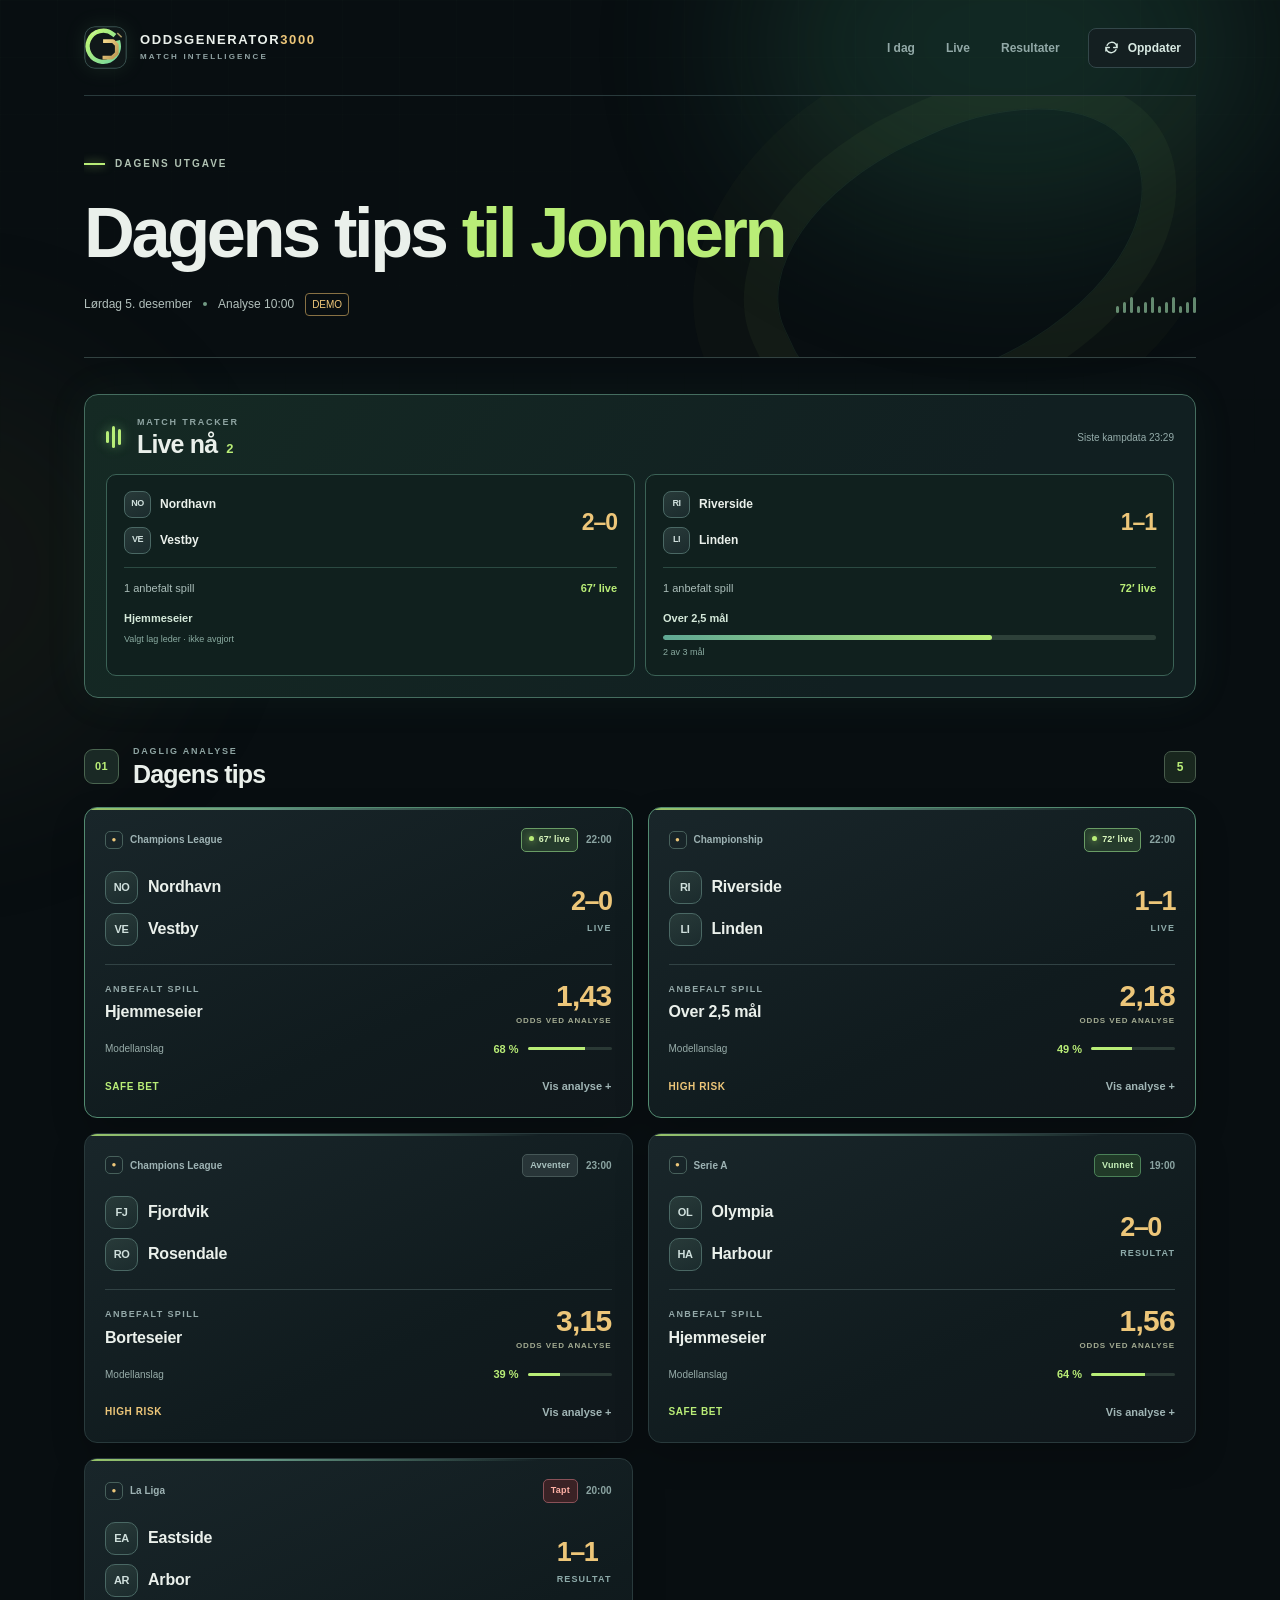
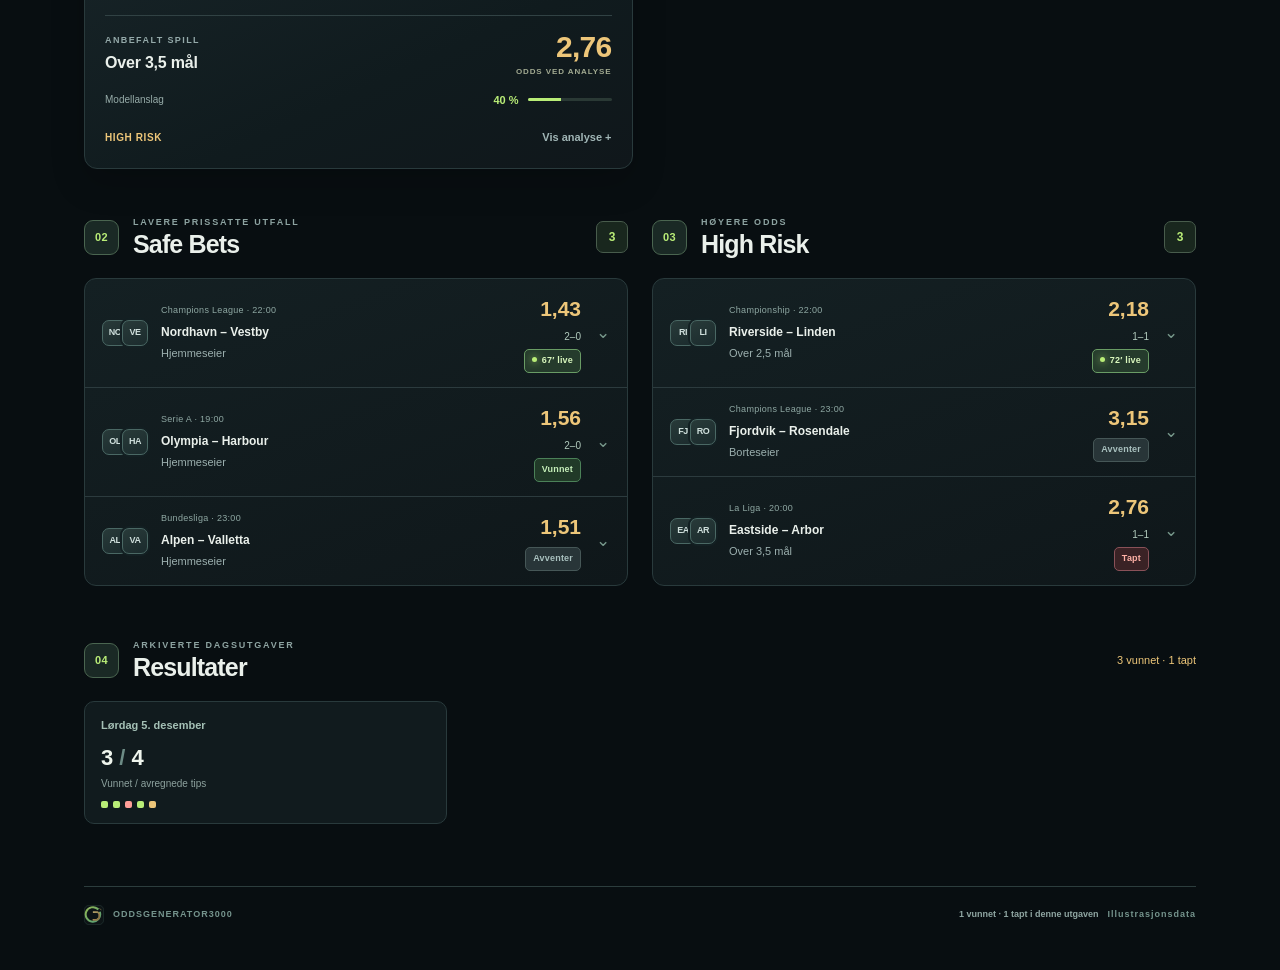
==== commit 853d4278: "v1.0 update with logos" ====
--- a/forhandsvisning.html
+++ b/forhandsvisning.html
@@ -3,174 +3,132 @@
 <head>
   <meta charset="utf-8">
   <meta name="viewport" content="width=device-width,initial-scale=1">
-  <meta name="theme-color" content="#090d0d">
-  <meta name="description" content="Dagens tips til Jonnern: fotballanalyse, Safe Bets, High Risk og kampresultater.">
-  <title>Dagens tips til Jonnern</title>
-  <style>
-:root{color-scheme:dark;--bg:#080d0d;--surface:#111819;--surface-2:#151f20;--surface-3:#1a2425;--line:#293739;--soft:#3a4746;--text:#f3f5ee;--sub:#bbc9c5;--muted:#879b94;--krypton:#b6e690;--krypton-deep:#79a66d;--gold:#dbc18a;--amber:#f0cda7;--loss:#f19c9f}
-*{box-sizing:border-box}html{scroll-behavior:smooth}body{margin:0;color:var(--text);font-family:Inter,-apple-system,BlinkMacSystemFont,"Segoe UI",sans-serif;background:radial-gradient(ellipse 820px 590px at 81% -15%,#18372a9a,transparent 66%),radial-gradient(ellipse 550px 600px at -15% 21%,#16212391,transparent 68%),var(--bg);font-synthesis:none;-webkit-font-smoothing:antialiased;min-height:100vh}body:before{content:"";position:fixed;inset:0;pointer-events:none;background-image:linear-gradient(#c1e1d309 1px,transparent 1px),linear-gradient(90deg,#c1e1d309 1px,transparent 1px);background-size:48px 48px;mask-image:linear-gradient(to bottom,#0007,transparent 75%);z-index:-1}
-button,a{font:inherit}button{cursor:pointer}a{text-decoration:none;color:inherit}button:focus-visible,a:focus-visible{outline:2px solid var(--gold);outline-offset:3px}h1,h2,h3,p{margin:0}h1,h2,h3{font-weight:760}.shell{width:min(1180px,100%);margin:0 auto;padding:0 30px 90px}.hero{position:relative;overflow:hidden;border-bottom:1px solid var(--line)}.hero:after{content:"";pointer-events:none;position:absolute;right:22px;top:-120px;width:310px;height:310px;border:1px solid #b6e69016;border-radius:50%;box-shadow:0 0 0 40px #b6e69008,0 0 0 81px #b6e69004;opacity:.9}.header-rail{height:80px;display:flex;justify-content:space-between;align-items:center;gap:16px;border-bottom:1px solid #2634358c}.identity{display:flex;align-items:center;gap:12px}.monogram{height:34px;min-width:34px;border:1px solid #557466;color:var(--krypton);background:#1a2a24;border-radius:6px;display:flex;align-items:center;justify-content:center;position:relative;font-size:14px;letter-spacing:-.7px;font-weight:830}.monogram span{font-size:8px;align-self:flex-start;padding-top:7px;margin-left:1px}.identity-name{font-size:10px;letter-spacing:2.1px;font-weight:820;color:#c8d6ce}.identity-name span{color:var(--gold);margin-left:2px}.refresh{display:inline-flex;align-items:center;gap:9px;border:1px solid #3f554d;border-radius:8px;padding:11px 15px;background:#1b2824;color:#e8f0e8;font-size:12px;font-weight:650;transition:.15s}.refresh:hover{background:#293b32;border-color:#678c77}.refresh:disabled{opacity:.55}.hero-content{position:relative;z-index:1;padding:53px 0 45px}.hero h1{font-size:clamp(38px,5.15vw,66px);line-height:1.08;letter-spacing:-2.8px}.hero h1 span{color:var(--krypton)}.edition-meta{display:flex;gap:12px;align-items:center;flex-wrap:wrap;margin-top:19px;font-size:12px;color:#a5b8ad}.separator{width:4px;height:4px;background:#6f877a;border-radius:50%}.demo-mark{font-size:9px;letter-spacing:1px;font-weight:800;color:#e7c987;border:1px solid #7e6640;border-radius:4px;padding:4px 6px;background:#302b1b}.alert{border:1px solid #5a4937;background:#29231a;color:#eddaa5;padding:12px 15px;margin-top:17px;border-radius:8px;font-size:12px}
-.live-section{margin-top:28px;border:1px solid #456a54;background:linear-gradient(140deg,#182c24,#111b1a 75%);border-radius:12px;padding:15px 17px 17px;box-shadow:0 20px 42px #00000019}.live-head{display:flex;align-items:center;gap:8px;padding-bottom:12px}.live-head h2{letter-spacing:1.6px;font-size:12px;color:#d5f5d4;font-weight:830}.live-light{width:7px;height:7px;border-radius:50%;background:var(--krypton);box-shadow:0 0 0 4px #9ee88917,0 0 18px #93e77583;animation:pulse 2s ease-in-out infinite}.live-count{font-size:10px;border:1px solid #598264;border-radius:30px;color:#d7f7ce;padding:2px 7px}.live-updated{margin-left:auto;color:#83a293;font-size:10px}.live-grid{display:grid;grid-template-columns:repeat(2,minmax(0,1fr));gap:10px}.live-match{border:1px solid #385343;background:#0f1b19;border-radius:8px;padding:13px 14px;display:flex;align-items:center;gap:14px}.live-match .live-teams{font-size:13px;font-weight:650;flex:1;line-height:1.4}.live-match .score{font-size:22px;color:var(--gold);font-weight:820;font-variant-numeric:tabular-nums;letter-spacing:-.5px;white-space:nowrap}.live-match .live-minute{font-size:10px;color:var(--krypton);font-weight:800;white-space:nowrap;min-width:35px;text-align:right}
-.section-tabs{display:flex;gap:34px;border-bottom:1px solid var(--line);margin-top:25px;overflow:auto}.section-tabs a{font-size:12px;color:#9fb2a9;white-space:nowrap;font-weight:690;padding:12px 0 14px;position:relative}.section-tabs a:hover{color:white}.section-tabs a.tab-active{color:#f2f5ec}.section-tabs a.tab-active:after{position:absolute;content:"";height:2px;bottom:0;left:0;right:0;background:var(--krypton);box-shadow:0 0 16px #b6e69080}.section{margin-top:37px;scroll-margin-top:18px}.section-heading{display:flex;align-items:center;justify-content:space-between;gap:15px;margin-bottom:16px}.heading-left{display:flex;align-items:center;gap:14px}.section-index{font-size:11px;letter-spacing:.7px;color:#8eaa9b;font-weight:780;border:1px solid #34493e;border-radius:5px;padding:7px 8px}.section-heading h2{font-size:24px;letter-spacing:-.8px}.heading-count{font-size:12px;color:var(--gold);font-weight:770;background:#2b281c;border:1px solid #544a30;border-radius:5px;min-width:30px;text-align:center;padding:5px 8px}
-.pick-grid{display:grid;grid-template-columns:repeat(2,minmax(0,1fr));gap:14px}.pick{position:relative;min-width:0;overflow:hidden;background:linear-gradient(150deg,#192324 0%,#111819 64%,#121b1b 100%);border:1px solid #344548;border-radius:12px;padding:21px 21px 17px;box-shadow:0 16px 45px #0000001c;transition:border-color .18s,transform .18s}.pick:hover{border-color:#627669;transform:translateY(-1px)}.pick:before{position:absolute;content:"";left:0;top:0;height:2px;width:100%;background:linear-gradient(90deg,var(--krypton),#5d8972 55%,transparent 100%);opacity:.8}.pick-top{display:flex;justify-content:space-between;align-items:center;gap:9px;font-size:10px;text-transform:uppercase;letter-spacing:.5px;color:#9eb3aa;font-weight:730}.pick-top-right{display:flex;align-items:center;gap:8px}.fixture{display:flex;align-items:center;gap:16px;justify-content:space-between;margin-top:18px;min-height:52px}.team-names{font-size:19px;line-height:1.25;font-weight:750;letter-spacing:-.35px}.team-names .vs{color:#64776d;font-size:13px;font-weight:500;padding:0 7px}.fixture-score{font-variant-numeric:tabular-nums;font-size:19px;font-weight:820;color:var(--gold);white-space:nowrap}.result-badge{display:inline-flex;align-items:center;justify-content:center;padding:4px 7px;border:1px solid #495c54;border-radius:4px;color:#b9c6be;background:#25312c;font-size:9px;font-weight:750;letter-spacing:.2px;white-space:nowrap}.result-badge.live{color:#c9f7c3;border-color:#4d845d;background:#1d3827}.result-badge.live:before{content:"";height:5px;width:5px;background:#bbf29e;border-radius:50%;margin-right:5px}.result-badge.won{border-color:#416b51;background:#193325;color:#a8e9ae}.result-badge.lost{border-color:#704750;background:#362328;color:#f6b1b1}.result-badge.postponed,.result-badge.void,.result-badge.unverified{color:#c6c5b6}.result-badge.scheduled{display:none}.play-row{border-top:1px solid #324343;margin-top:15px;padding-top:17px;display:flex;justify-content:space-between;align-items:end;gap:15px}.play-label{font-size:9px;color:#92a99d;letter-spacing:.8px;font-weight:690;margin-bottom:7px}.play-name{font-size:15px;font-weight:760}.price{text-align:right;font-weight:850;color:var(--gold);font-size:33px;line-height:.96;letter-spacing:-1.3px;font-variant-numeric:tabular-nums}.price-caption{margin-top:7px;font-size:9px;display:block;text-align:right;color:#a3a98e;letter-spacing:.5px}.probline{border-top:1px solid #324343;margin-top:19px;padding-top:14px;display:flex;align-items:center;justify-content:space-between;gap:15px}.probline .prob-label{font-size:11px;color:#9bb4a6}.probline .prob-value{font-size:13px;color:var(--krypton);font-weight:820;font-variant-numeric:tabular-nums}.prob-track{height:4px;width:100%;background:#30423a;border-radius:10px;margin-top:9px;overflow:hidden}.prob-track-fill{height:100%;background:linear-gradient(90deg,#5f9472,var(--krypton));border-radius:10px;max-width:100%}.pick-foot{display:flex;justify-content:space-between;align-items:center;gap:10px;margin-top:17px}.tag{font-size:9px;text-transform:uppercase;letter-spacing:.55px;color:var(--krypton);font-weight:770}.tag.high{color:var(--gold)}.details-toggle{background:transparent;border:0;color:#9cad9f;font-size:11px;padding:4px 0;white-space:nowrap}.details-toggle:hover{color:#f5f7f1}.details{display:none;border-top:1px solid #33473f;margin-top:14px;padding-top:16px}.details.open{display:block}.detail-grid{display:grid;grid-template-columns:repeat(2,1fr);gap:13px}.detail dt{font-size:10px;color:#8aa399;margin-bottom:6px}.detail dd{font-size:12px;color:#e7e9db;font-weight:650;margin:0}.detail-reasons{font-size:11px;color:#a7bbae;line-height:1.6;margin:14px 0 0;padding-left:15px}
-.categories{display:grid;grid-template-columns:repeat(2,minmax(0,1fr));gap:22px}.mini-list{border:1px solid #354646;border-radius:12px;overflow:hidden;background:linear-gradient(150deg,#192322,#111a1a);min-height:90px}.mini{padding:15px 18px;border-bottom:1px solid #314241;display:flex;align-items:center;gap:13px}.mini:last-child{border-bottom:0}.mini-main{flex:1;min-width:0}.mini-league{font-size:9px;color:#859f90;margin-bottom:6px;text-transform:uppercase;letter-spacing:.5px}.mini-names{font-size:13px;line-height:1.35;font-weight:760}.mini-pick{margin-top:5px;color:#aebfb4;font-size:11px}.mini-right{display:flex;gap:5px;align-items:flex-end;flex-direction:column}.mini-price{color:var(--gold);font-size:22px;letter-spacing:-.6px;font-weight:820;font-variant-numeric:tabular-nums}.mini-score{font-size:10px;color:#9fc3b1}.mini .result-badge{font-size:9px}.empty{border:1px solid #364543;border-radius:11px;background:#152020;padding:26px;color:#98aea2;font-size:12px;grid-column:1/-1}.mini-list .empty{border:0}.footer{margin-top:55px;font-size:10px;color:#6c897b;display:flex;gap:14px;flex-wrap:wrap;align-items:center}.footer-rule{height:1px;width:100%;background:linear-gradient(90deg,#436550,transparent)}
-@keyframes pulse{50%{box-shadow:0 0 0 6px #9ee8890b,0 0 15px #93e7753d}}@media(prefers-reduced-motion:reduce){html{scroll-behavior:auto}.live-light{animation:none}.pick{transition:none}}
-@media(max-width:860px){.shell{padding:0 20px 65px}.hero-content{padding:45px 0 38px}.hero h1{letter-spacing:-2px}.pick-grid,.categories,.live-grid{grid-template-columns:1fr}.categories{gap:0}.categories .section{margin-top:33px}}
-@media(max-width:530px){.shell{padding:0 17px 60px}.header-rail{height:67px}.identity-name{font-size:9px;letter-spacing:1.5px}.hero:after{right:-95px;top:-90px}.hero-content{padding:37px 0 32px}.hero h1{font-size:41px;letter-spacing:-1.8px;max-width:390px}.hero h1 span{display:block}.edition-meta{margin-top:14px;font-size:11px;gap:8px}.section-tabs{gap:25px;margin-top:17px}.section-tabs a{font-size:11px}.section{margin-top:31px}.section-heading h2{font-size:22px}.pick{padding:18px 17px 15px}.team-names{font-size:18px}.play-name{font-size:14px}.price{font-size:31px}.live-match{padding:12px}.live-section{padding:12px}.footer{margin-top:38px}}
-@media(max-width:370px){.hero h1{font-size:37px}.identity-name{letter-spacing:.9px}.refresh span{display:none}.refresh{padding:10px}.team-names{font-size:16px}.play-name{font-size:13px}}
+  <meta name="theme-color" content="#070e11">
+  <meta name="description" content="Dagens tips til Jonnern. Analyse, odds, live-resultater og historikk.">
+  <title>Dagens tips til Jonnern · OddsGeneratoren</title>
+  <link rel="icon" type="image/svg+xml" href="[data-uri]">
+  <style>:root{color-scheme:dark;--bg:#080e11;--surface:#111b1e;--surface-2:#142023;--edge:#293a3c;--soft:#849a9c;--body:#eaf0eb;--muted:#9aadb0;--krypton:#b9ed77;--krypton-dark:#233927;--gold:#edc679;--gold-dark:#433923;--red:#ff9e98;--cyan:#78d6d2;--radius:13px}
+*{box-sizing:border-box}html{scroll-behavior:smooth}body{font-family:Inter,-apple-system,BlinkMacSystemFont,"Segoe UI",Roboto,Arial,sans-serif;color:var(--body);background:var(--bg);margin:0;line-height:1.5;font-size:14px}body:before{content:"";position:fixed;inset:0;pointer-events:none;z-index:-1;opacity:.34;background-image:linear-gradient(#b1f8a20b 1px,transparent 1px),linear-gradient(90deg,#b1f8a20b 1px,transparent 1px);background-size:57px 57px;mask-image:linear-gradient(to bottom,#000,transparent 65%)}.ambient{position:fixed;pointer-events:none;z-index:-1;filter:blur(85px);border-radius:50%;opacity:.18}.ambient-a{top:-140px;left:58%;width:530px;height:370px;background:#42a779}.ambient-b{top:350px;left:-280px;width:450px;height:450px;background:#7b7342;opacity:.08}button{font:inherit;cursor:pointer}a{color:inherit;text-decoration:none}[hidden]{display:none!important}.shell{width:min(1180px,100%);margin:0 auto;padding:0 34px 45px}.header{height:96px;display:flex;align-items:center;justify-content:space-between;border-bottom:1px solid var(--edge);gap:28px}.identity{display:flex;gap:13px;align-items:center;min-width:0}.identity-icon{border-radius:12px;filter:drop-shadow(0 0 10px #9eff9b17)}.identity-lockup{display:flex;flex-direction:column;line-height:1.1;gap:5px}.identity-word{font-size:13px;font-weight:900;letter-spacing:1.6px;white-space:nowrap}.identity-3000{color:var(--gold)}.identity-sub{font-size:8px;letter-spacing:2.15px;font-weight:750;color:#91a3a4}.top-nav{display:flex;align-items:center;gap:31px;margin-left:auto}.top-nav a{font-size:12px;font-weight:660;color:#92a9a7;position:relative}.top-nav a:hover,.top-nav a:focus-visible{color:#edfff5}.refresh{background:#141f21;border:1px solid #33474a;border-radius:8px;color:#d8e9e2;padding:10px 14px;display:inline-flex;align-items:center;gap:8px;font-size:12px;font-weight:690}.refresh:hover{background:#21302e;border-color:#7a9b83}.refresh:disabled{opacity:.5}.refresh svg{flex-shrink:0}
+.hero{padding:60px 0 41px;border-bottom:1px solid #324241;position:relative;overflow:hidden}.hero:before{content:"";position:absolute;right:38px;top:35px;width:390px;height:230px;border:1px solid #436a4d36;border-radius:52% 48% 57% 43%;transform:rotate(-25deg);box-shadow:0 0 0 34px #719b4811,0 0 0 85px #9ea64508;pointer-events:none}.hero-eyebrow{display:flex;align-items:center;gap:10px;color:#b0c2b3;letter-spacing:2px;font-size:10px;font-weight:850}.eyebrow-line{width:21px;height:2px;background:var(--krypton);box-shadow:0 0 10px #b9ed77aa}.hero-version{font-weight:670;color:#6e8887;letter-spacing:1px;margin-left:7px}.hero h1{position:relative;font-size:clamp(39px,5.5vw,71px);letter-spacing:-3.4px;line-height:1.06;margin:25px 0 22px;font-weight:860;max-width:950px}.hero h1 em{font-style:normal;color:var(--krypton)}.hero-bottom{display:flex;justify-content:space-between;align-items:center;gap:20px}.edition-meta{display:flex;align-items:center;flex-wrap:wrap;gap:11px;font-size:12px;color:#b2c0bc}.meta-dot{width:4px;height:4px;background:#729b85;border-radius:50%}.demo-badge{font-size:10px;color:var(--gold);border:1px solid #887144;padding:3px 6px;border-radius:4px}.hero-micro{display:flex;gap:4px;align-items:flex-end;height:18px;opacity:.65}.hero-micro span{width:3px;background:#94caa2;border-radius:5px}.hero-micro span:nth-child(3n){height:16px}.hero-micro span:nth-child(3n+1){height:7px}.hero-micro span:nth-child(3n+2){height:11px}
+.alert{margin:19px 0 0;padding:13px 15px;border-radius:8px;border:1px solid #806d3f;background:#28241c;color:#e3cfa3;font-size:12px}.section{scroll-margin-top:20px;margin-top:47px}.section-heading{display:flex;align-items:center;justify-content:space-between;gap:20px;margin-bottom:19px}.heading-left{display:flex;align-items:center;gap:14px}.section-no{min-width:35px;height:35px;display:inline-flex;align-items:center;justify-content:center;font-size:11px;letter-spacing:.3px;font-weight:800;color:var(--krypton);border:1px solid #4a6550;background:#1a2925;border-radius:9px}.section-kicker{font-size:9px;letter-spacing:1.8px;color:#8ea4a2;font-weight:800;margin-bottom:2px}.section-heading h2{font-size:25px;letter-spacing:-.85px;line-height:1.1;margin:0;font-weight:820}.count-tag{min-width:32px;text-align:center;border:1px solid #485c4c;background:#19271e;border-radius:7px;padding:6px 10px;color:var(--krypton);font-weight:800;font-size:12px}
+.pick-grid{display:grid;grid-template-columns:repeat(2,minmax(0,1fr));gap:15px}.pick{background:linear-gradient(155deg,#19262a 0%,#101b1e 64%,#10171b 100%);position:relative;border:1px solid var(--edge);border-radius:var(--radius);padding:20px 20px 17px;min-width:0;overflow:hidden;box-shadow:0 14px 34px #00000030;transition:border-color .15s,transform .15s}.pick:before{content:"";position:absolute;top:0;left:0;right:0;height:2px;background:linear-gradient(90deg,var(--krypton) 0%,#79b69c 32%,transparent 83%);opacity:.8}.pick:hover{border-color:#56736f;transform:translateY(-2px)}.pick.pick-live{border-color:#538b71}.pick-top{display:flex;align-items:center;justify-content:space-between;gap:12px;color:#9eb3b4;font-size:10px;font-weight:690}.league-line{display:flex;gap:7px;align-items:center;white-space:nowrap;min-width:0}.league-name{overflow:hidden;text-overflow:ellipsis}.league-mark{width:18px;height:18px;border:1px solid #47605b;border-radius:5px;display:flex;align-items:center;justify-content:center;font-size:8px;color:var(--gold);flex-shrink:0;font-weight:900}.league-mark.has-img{background:#f5f5f5;border-color:transparent}.league-mark img{width:16px;height:16px;object-fit:contain}.pick-right-meta{display:flex;align-items:center;gap:8px;white-space:nowrap}.kickoff-time{color:#8ba4a2;font-variant-numeric:tabular-nums}.fixture-row{margin-top:19px;display:flex;align-items:center;gap:14px;justify-content:space-between}.fixture-teams{display:flex;flex:1;flex-direction:column;gap:9px;min-width:0}.team-row{display:flex;align-items:center;gap:10px}.team-badge{height:33px;width:33px;display:inline-flex;justify-content:center;align-items:center;flex-shrink:0;border:1px solid #4a6864;background:linear-gradient(155deg,#283a39,#1b2b2d);border-radius:10px;color:#cfdfdc;font-weight:810;font-size:11px;letter-spacing:-.4px;overflow:hidden}.team-badge.has-img{border-color:#526761;background:#edf2ef;padding:4px}.team-badge img{height:100%;width:100%;object-fit:contain}.team-name{font-size:16px;font-weight:770;letter-spacing:-.2px;line-height:1.15;min-width:0}.fixture-score{color:var(--gold);font-weight:820;font-size:27px;letter-spacing:-1.5px;font-variant-numeric:tabular-nums;white-space:nowrap}.fixture-score small{display:block;text-align:right;font-size:9px;color:#8eabaa;letter-spacing:1.1px;font-weight:750}.pick-play{margin-top:18px;padding-top:16px;border-top:1px solid #314244;display:flex;align-items:center;justify-content:space-between;gap:10px}.play-kicker{font-size:9px;letter-spacing:1.4px;color:#94a9a9;font-weight:760}.play-name{margin-top:4px;font-size:16px;font-weight:790;letter-spacing:-.2px}.odd-wrap{text-align:right;flex-shrink:0}.odd-number{font-size:30px;font-weight:880;line-height:1;letter-spacing:-.7px;color:var(--gold);font-variant-numeric:tabular-nums}.odd-caption{font-size:8px;letter-spacing:.9px;color:#a2aa91;margin-top:4px;font-weight:680}.pick-bottom{display:flex;align-items:center;gap:12px;justify-content:space-between;margin-top:16px}.category-badge{font-size:10px;font-weight:820;letter-spacing:.6px;color:var(--krypton);white-space:nowrap}.category-badge.high{color:var(--gold)}.details-toggle{color:#a1b6b6;background:none;border:0;padding:5px 0;font-size:11px;font-weight:720}.details-toggle:hover{color:white}.details-toggle:focus-visible,.refresh:focus-visible,.top-nav a:focus-visible{outline:2px solid var(--gold);outline-offset:4px}.result-badge{border:1px solid #465757;background:#283538;color:#d1dddd;padding:4px 7px;border-radius:5px;font-size:9px;letter-spacing:.2px;font-weight:790;white-space:nowrap}.result-badge.scheduled{display:none}.result-badge.live{color:#d9f7bd;background:#253b2c;border-color:#699c65}.result-badge.live:before{content:"";display:inline-block;width:5px;height:5px;margin-right:5px;vertical-align:1px;border-radius:50%;background:var(--krypton);box-shadow:0 0 8px var(--krypton)}.result-badge.won{color:#c5efb9;background:#213a28;border-color:#4b8158}.result-badge.lost{color:#ffb1a6;background:#3a2225;border-color:#895158}.result-badge.void,.result-badge.postponed{color:#f0d99f;border-color:#706249}.result-badge.unverified{color:#a9c1bf}.insight-bar{display:flex;align-items:center;gap:9px;margin-top:14px}.insight-label{font-size:10px;color:#96aba8}.insight-value{font-size:11px;color:var(--krypton);font-weight:790;margin-left:auto}.insight-track{background:#2a3935;border-radius:20px;height:3px;flex:0 1 84px;overflow:hidden}.insight-track i{display:block;height:100%;background:var(--krypton)}.details{display:none;margin-top:17px;padding-top:17px;border-top:1px solid #344549}.details.open{display:block}.detail-grid{display:grid;grid-template-columns:repeat(2,1fr);gap:13px}.detail dt{color:#8ea5a1;font-size:10px;margin-bottom:4px}.detail dd{font-size:12px;font-weight:690;margin:0}.detail-reasons{color:#b1c5b9;font-size:11px;line-height:1.65;padding-left:18px;margin:15px 0 0}.detail-reasons li+li{margin-top:2px}.provider-credits{margin-top:13px;font-size:10px;color:#829e9d}.source-pill{font-size:9px;padding:3px 6px;border:1px solid #446152;border-radius:5px;color:var(--krypton)}
+.live-section{scroll-margin-top:20px;margin-top:36px;border:1px solid #456d5f;background:linear-gradient(125deg,#152a24,#111f21 73%);border-radius:14px;padding:21px;box-shadow:0 0 45px #5aab7e12}.live-section-head{margin-bottom:15px}.live-signal{display:flex;gap:3px;align-items:center;height:22px;margin-right:2px}.live-signal span{height:12px;width:3px;background:var(--krypton);border-radius:4px;box-shadow:0 0 11px #abff9980;animation:signal 1.3s ease-in-out infinite alternate}.live-signal span:nth-child(2){animation-delay:.22s;height:22px}.live-signal span:nth-child(3){animation-delay:.48s;height:16px}.live-total{color:var(--krypton);font-size:13px;margin-left:3px}.update-time{font-size:10px;color:#95acaa;text-align:right}.live-grid{display:grid;grid-template-columns:repeat(2,minmax(0,1fr));gap:10px}.live-match{border:1px solid #3b6256;background:#10201e;border-radius:10px;padding:16px 17px}.live-match-main{display:flex;align-items:center;gap:12px;justify-content:space-between}.live-match-teams{display:flex;flex-direction:column;gap:9px;font-weight:710;min-width:0}.live-team{display:flex;align-items:center;gap:9px;font-size:12px}.live-team .team-badge{height:27px;width:27px;border-radius:8px;font-size:9px}.live-score{font-size:23px;color:var(--gold);letter-spacing:-1px;font-weight:850;font-variant-numeric:tabular-nums}.live-state{display:flex;align-items:center;justify-content:space-between;gap:10px;margin-top:13px;border-top:1px solid #2b4a42;padding-top:12px;font-size:11px}.live-pick{color:#aabdb9;min-width:0}.live-phase{color:var(--krypton);font-weight:760;white-space:nowrap}.goal-tracker{margin-top:10px;height:5px;border-radius:8px;background:#2d4039;overflow:hidden}.goal-tracker i{height:100%;display:block;background:linear-gradient(90deg,#5fa894,var(--krypton));max-width:100%;border-radius:8px}.tracker-label{font-size:9px;color:#8aaba1;margin-top:6px}
+.categories{display:grid;grid-template-columns:repeat(2,minmax(0,1fr));gap:24px}.mini-list{border:1px solid var(--edge);background:linear-gradient(160deg,#142023,#0f171a);border-radius:12px;overflow:hidden;min-height:108px}.mini{padding:14px 17px;display:flex;gap:13px;justify-content:space-between;align-items:center;border-bottom:1px solid #2c3b3e}.mini:last-child{border:0}.mini-teams{display:flex;align-items:center;gap:8px;min-width:0}.mini-teams .team-badge{height:26px;width:26px;border-radius:7px;font-size:9px}.mini-teams .team-badge+.team-badge{margin-left:-14px;box-shadow:0 0 0 2px #132023}.mini-main{min-width:0;flex:1}.mini-league{font-size:9px;letter-spacing:.3px;color:#8fa8a3;margin-bottom:5px}.mini-names{font-size:12px;font-weight:790;white-space:nowrap;overflow:hidden;text-overflow:ellipsis}.mini-pick{font-size:11px;color:#9cb0af;margin-top:4px}.mini-right{display:flex;flex-direction:column;align-items:flex-end;gap:5px}.mini-price{font-size:21px;color:var(--gold);font-weight:850;font-variant-numeric:tabular-nums}.mini-score{font-size:10px;color:#b2cbbe}.mini .result-badge{font-size:9px}.empty{grid-column:1/-1;background:#101a1d;border:1px dashed #3c5251;border-radius:12px;padding:31px;color:#91a9a5;font-size:12px}.mini-list .empty{border:0;background:transparent}.results-section{scroll-margin-top:20px;margin-top:53px}.results-summary{font-size:11px;color:var(--gold)}.results-list{display:grid;grid-template-columns:repeat(3,minmax(0,1fr));gap:11px}.history-day{border:1px solid var(--edge);background:var(--surface);border-radius:10px;padding:15px 16px}.history-date{font-size:11px;color:#a5c1b6;font-weight:750}.history-metric{margin-top:8px;font-size:22px;color:#eff5ed;font-weight:830}.history-sub{color:#8da29e;font-size:10px;margin-top:2px}.history-streak{display:flex;gap:5px;margin-top:10px}.history-streak i{width:7px;height:7px;border-radius:2px;background:#43585a}.history-streak i.won{background:var(--krypton)}.history-streak i.lost{background:var(--red)}.history-streak i.void{background:var(--gold)}
+.footer{display:flex;align-items:center;gap:9px;border-top:1px solid #2c3d3d;margin-top:62px;padding:18px 0 0;color:#75948d;font-size:9px;font-weight:700;letter-spacing:1px}.footer img{opacity:.72}.footer-right{margin-left:auto;font-weight:560;letter-spacing:0;color:#90a7a3}.footer [hidden]{display:none!important}
+@keyframes signal{from{opacity:.5;transform:scaleY(.7)}to{opacity:1;transform:scaleY(1)}}@media(prefers-reduced-motion:reduce){html{scroll-behavior:auto}.live-signal span{animation:none}.pick{transition:none}}
+@media(max-width:910px){.shell{padding-left:23px;padding-right:23px}.top-nav{gap:18px}.pick-grid,.live-grid,.categories{grid-template-columns:1fr}.categories{gap:0}.categories .section{margin-top:33px}.results-list{grid-template-columns:repeat(2,minmax(0,1fr))}.hero h1{letter-spacing:-2.2px}}
+@media(max-width:560px){.shell{padding-left:17px;padding-right:17px;padding-bottom:25px}.header{height:78px;gap:12px}.identity-icon{height:37px;width:37px}.identity-word{font-size:10px;letter-spacing:.8px}.identity-sub{font-size:7px;letter-spacing:1.25px}.top-nav{display:none}.refresh{padding:10px}.refresh span{display:none}.hero{padding:43px 0 28px}.hero-eyebrow{font-size:9px}.hero h1{font-size:clamp(37px,10.5vw,48px);letter-spacing:-1.8px;line-height:1.09;margin:19px 0}.hero h1 em{display:block}.hero-micro{display:none}.edition-meta{font-size:11px;gap:9px}.section{margin-top:36px}.section-heading{margin-bottom:14px}.section-heading h2{font-size:22px}.section-kicker{font-size:8px;letter-spacing:1.3px}.section-no{min-width:31px;height:31px}.pick{padding:16px 15px 14px}.team-row{gap:9px}.team-name{font-size:14px}.fixture-score{font-size:21px}.play-name{font-size:14px}.odd-number{font-size:28px}.live-section{padding:15px;margin-top:24px}.live-section-head{gap:10px;align-items:flex-start}.live-section-head .heading-left{gap:9px}.live-section-head h2{font-size:21px}.update-time{font-size:9px}.live-match{padding:13px}.results-list{grid-template-columns:1fr 1fr}.footer{margin-top:40px}.footer-right{display:none}}
+@media(max-width:390px){.identity-sub{display:none}.identity-word{font-size:9px}.hero h1{font-size:36px}.team-name{font-size:13px}.mini{padding:12px}.mini-teams .team-badge{width:23px;height:23px}.mini-names{font-size:11px}.results-list{grid-template-columns:1fr}}
 
+/* Native expandable analysis is available for every category selection. */
+.mini-details{display:block;padding:0}.mini-summary{list-style:none;display:flex;gap:13px;align-items:center;padding:14px 17px;cursor:pointer;min-width:0}.mini-summary::-webkit-details-marker{display:none}.mini-summary:focus-visible{outline:2px solid var(--gold);outline-offset:-4px}.mini-details[open]{background:#1a2927}.mini-chevron{font-size:17px;color:#77988b;transition:transform .15s;align-self:center;padding-left:2px}.mini-details[open] .mini-chevron{transform:rotate(180deg)}.mini-analysis{border-top:1px solid #334646;padding:15px 17px 18px}.mini-analysis .detail-grid{grid-template-columns:repeat(2,minmax(0,1fr))}@media(max-width:560px){.mini-summary{padding:12px;gap:8px}.mini-chevron{font-size:14px}}
+
+.tracked-selection{padding-top:9px}.tracked-selection+.tracked-selection{margin-top:7px;border-top:1px solid #2b4b42}.tracked-title{font-size:11px;font-weight:700;color:#d5e9da}.live-state{margin-bottom:5px}.tracked-selection .goal-tracker{margin-top:8px}
 </style>
   <script>window.__ODDSGEN_DEMO__=true;</script>
 </head>
 <body>
-  <main class="shell">
-    <header class="hero">
-      <div class="header-rail">
-        <div class="identity" aria-label="OddsGeneratoren3000"><div class="monogram" aria-hidden="true">OG<span>3</span></div><span class="identity-name">ODDSGENERATOR<span>3000</span></span></div>
-        <button class="refresh" type="button" id="refresh-data" aria-label="Hent siste publiserte kampstatus">
-          <svg viewBox="0 0 24 24" width="17" height="17" fill="none" stroke="currentColor" stroke-width="1.8" stroke-linecap="round" aria-hidden="true"><path d="M20 7v5h-5M4 17v-5h5M5.7 9a7.5 7.5 0 0 1 12.3-2L20 12M4 12l2.1 5A7.5 7.5 0 0 0 18.4 15"/></svg>
-          <span>Oppdater</span>
-        </button>
-      </div>
-      <div class="hero-content">
-        <div>
-          <h1>Dagens tips <span>til Jonnern</span></h1>
-          <div class="edition-meta"><span id="today-date">Laster dagsutgave</span><span class="separator"></span><span id="last-updated">Henter tips</span><span class="demo-mark" id="demo-marker" hidden>DEMO</span></div>
-        </div>
-      </div>
+  <div class="ambient ambient-a" aria-hidden="true"></div><div class="ambient ambient-b" aria-hidden="true"></div>
+  <div class="shell">
+    <header class="header" id="toppen">
+      <a class="identity" href="#toppen" aria-label="OddsGeneratoren3000, tilbake til toppen">
+        <img class="identity-icon" src="[data-uri]" width="43" height="43" alt="">
+        <span class="identity-lockup"><span class="identity-word">ODDSGENERATOR<span class="identity-3000">3000</span></span><span class="identity-sub">MATCH INTELLIGENCE</span></span>
+      </a>
+      <nav class="top-nav" aria-label="Hovednavigasjon"><a href="#dagens">I dag</a><a id="nav-live" href="#live" hidden>Live</a><a id="nav-results" href="#resultater" hidden>Resultater</a></nav>
+      <button class="refresh" type="button" id="refresh-data" title="Last siste publiserte kampstatus"><svg viewBox="0 0 24 24" width="17" height="17" fill="none" stroke="currentColor" stroke-width="1.8" stroke-linecap="round" aria-hidden="true"><path d="M20 7v5h-5M4 17v-5h5M5.7 9a7.5 7.5 0 0 1 12.3-2L20 12M4 12l2.1 5A7.5 7.5 0 0 0 18.4 15"/></svg><span>Oppdater</span></button>
     </header>
 
-    <div id="alert" class="alert" role="status" aria-live="polite" hidden></div>
+    <main>
+      <section class="hero" aria-label="Dagsutgave">
+        <div class="hero-eyebrow"><span class="eyebrow-line"></span><span id="edition-indicator">DAGENS UTGAVE</span></div>
+        <h1>Dagens tips <em>til Jonnern</em></h1>
+        <div class="hero-bottom"><div class="edition-meta"><span id="today-date">Laster dagsutgave</span><span class="meta-dot"></span><span id="last-updated">Henter analyse</span><span id="demo-marker" class="demo-badge" hidden>DEMO</span></div><div class="hero-micro" aria-hidden="true"><span></span><span></span><span></span><span></span><span></span><span></span><span></span><span></span><span></span><span></span><span></span><span></span></div></div>
+      </section>
 
-    <section id="live" class="live-section" hidden aria-labelledby="live-title">
-      <div class="live-head"><span class="live-light"></span><h2 id="live-title">LIVE</h2><span class="live-count" id="live-count"></span><span id="result-updated" class="live-updated"></span></div>
-      <div id="live-list" class="live-grid"></div>
-    </section>
+      <div class="alert" role="status" aria-live="polite" id="alert" hidden></div>
 
-    <nav class="section-tabs" aria-label="Gå til seksjon">
-      <a href="#dagens" class="tab-active">Dagens tips</a><a href="#safe">Safe Bets</a><a href="#high">High Risk</a>
-    </nav>
+      <section id="live" class="live-section" aria-labelledby="live-title" hidden>
+        <div class="section-heading live-section-head"><div class="heading-left"><span class="live-signal" aria-hidden="true"><span></span><span></span><span></span></span><div><div class="section-kicker">MATCH TRACKER</div><h2 id="live-title">Live nå <span class="live-total" id="live-count"></span></h2></div></div><span id="result-updated" class="update-time"></span></div>
+        <div class="live-grid" id="live-list"></div>
+      </section>
 
-    <section id="dagens" class="section" aria-labelledby="dagens-title">
-      <div class="section-heading"><div class="heading-left"><span class="section-index">01</span><h2 id="dagens-title">Dagens tips</h2></div><span id="tips-count" class="heading-count">0</span></div>
-      <div id="top-picks" class="pick-grid"><div class="empty">Henter tips ...</div></div>
-    </section>
+      <section id="dagens" class="section main-section" aria-labelledby="dagens-title">
+        <div class="section-heading"><div class="heading-left"><span class="section-no">01</span><div><div class="section-kicker">DAGLIG ANALYSE</div><h2 id="dagens-title">Dagens tips</h2></div></div><span class="count-tag" id="tips-count">0</span></div>
+        <div class="pick-grid" id="top-picks"><div class="empty">Henter tips ...</div></div>
+      </section>
 
-    <div class="categories">
-      <section id="safe" class="section" aria-labelledby="safe-title">
-        <div class="section-heading"><div class="heading-left"><span class="section-index">02</span><h2 id="safe-title">Safe Bets</h2></div><span id="safe-count" class="heading-count">0</span></div>
-        <div id="safe-list" class="mini-list"><div class="empty">Henter tips ...</div></div>
-      </section>
-      <section id="high" class="section" aria-labelledby="high-title">
-        <div class="section-heading"><div class="heading-left"><span class="section-index">03</span><h2 id="high-title">High Risk</h2></div><span id="high-count" class="heading-count">0</span></div>
-        <div id="high-list" class="mini-list"><div class="empty">Henter tips ...</div></div>
-      </section>
-    </div>
+      <div class="categories">
+        <section id="safe" class="section" aria-labelledby="safe-title"><div class="section-heading"><div class="heading-left"><span class="section-no">02</span><div><div class="section-kicker">LAVERE PRISSATTE UTFALL</div><h2 id="safe-title">Safe Bets</h2></div></div><span class="count-tag" id="safe-count">0</span></div><div class="mini-list" id="safe-list"><div class="empty">Henter tips ...</div></div></section>
+        <section id="high" class="section" aria-labelledby="high-title"><div class="section-heading"><div class="heading-left"><span class="section-no">03</span><div><div class="section-kicker">HØYERE ODDS</div><h2 id="high-title">High Risk</h2></div></div><span class="count-tag" id="high-count">0</span></div><div class="mini-list" id="high-list"><div class="empty">Henter tips ...</div></div></section>
+      </div>
 
-    <footer class="footer"><div class="footer-rule"></div><span id="footer-status"></span><span id="demo-note" hidden>Illustrasjonsdata, ikke reelle spill</span></footer>
-  </main>
-<script>
-'use strict';
+      <section id="resultater" class="results-section" aria-labelledby="results-title" hidden><div class="section-heading"><div class="heading-left"><span class="section-no">04</span><div><div class="section-kicker">ARKIVERTE DAGSUTGAVER</div><h2 id="results-title">Resultater</h2></div></div><span id="results-summary" class="results-summary"></span></div><div id="results-list" class="results-list"></div></section>
+    </main>
+    <footer class="footer"><img src="[data-uri]" width="20" height="20" alt=""><span>ODDSGENERATOR3000</span><span class="footer-right" id="footer-status"></span><span id="demo-note" hidden>Illustrasjonsdata</span></footer>
+  </div>
+<script>'use strict';
 const $=id=>document.getElementById(id);
-const escapeHtml=value=>String(value??'').replace(/[&<>"']/g,c=>({'&':'&amp;','<':'&lt;','>':'&gt;','"':'&quot;',"'":'&#39;'}[c]));
-const dayFormat=new Intl.DateTimeFormat('nb-NO',{timeZone:'Europe/Oslo',day:'numeric',month:'long',year:'numeric'});
-const clockFormat=new Intl.DateTimeFormat('nb-NO',{timeZone:'Europe/Oslo',hour:'2-digit',minute:'2-digit'});
-const fmtOdds=value=>Number(value).toLocaleString('nb-NO',{minimumFractionDigits:2,maximumFractionDigits:2});
-const fmtPct=value=>`${Math.round(Number(value)*100)} %`;
-const dateISO=date=>{const p=Object.fromEntries(new Intl.DateTimeFormat('en-GB',{timeZone:'Europe/Oslo',year:'numeric',month:'2-digit',day:'2-digit'}).formatToParts(date).filter(x=>x.type!=='literal').map(x=>[x.type,x.value]));return `${p.year}-${p.month}-${p.day}`;};
-const labelDate=day=>/^\d{4}-\d{2}-\d{2}$/.test(day||'')?dayFormat.format(new Date(`${day}T12:00:00Z`)):'Ingen dagsutgave';
-const statusNames={scheduled:'Ikke startet',live:'LIVE',won:'Vunnet',lost:'Tapt',void:'Avlyst',postponed:'Utsatt',unverified:'Avventer'};
-const resultOf=pick=>pick?.result||{status:'scheduled'};
-const statusOf=pick=>resultOf(pick).status||'scheduled';
-const validScore=score=>score&&Number.isInteger(score.home)&&Number.isInteger(score.away);
-const scoreText=pick=>validScore(resultOf(pick).score)?`${resultOf(pick).score.home}–${resultOf(pick).score.away}`:null;
-function statusText(pick){
-  const r=resultOf(pick),s=statusOf(pick);
-  if(s==='live'){
-    if(r.phase==='Pause')return 'Pause';
-    if(r.phase==='Ekstraomganger')return 'Ekstraomganger';
-    if(r.phase==='Straffer')return 'Straffer';
-    return Number.isInteger(r.minute)?`${r.minute}′ LIVE`:'LIVE';
-  }
-  if(s==='scheduled'&&Date.parse(pick.kickoff)<Date.now())return 'Avventer';
-  return statusNames[s]||'Avventer';
-}
-function badge(pick){let s=statusOf(pick);if(s==='scheduled'&&Date.parse(pick.kickoff)<Date.now())s='unverified';return `<span class="result-badge ${escapeHtml(s)}">${escapeHtml(statusText(pick))}</span>`;}
-function formText(s){if(!s)return '–';const a=[...'WDL'].map(x=>[...String(s).toUpperCase()].filter(v=>v===x).length);return `${a[0]}S · ${a[1]}U · ${a[2]}T`;}
-function atTime(s){const dt=new Date(s);return Number.isFinite(dt.getTime())?clockFormat.format(dt):'–';}
-function probabilityName(p){return p.probabilitySource==='market'?'Markedssjanse':'Modellanslag';}
-function pickCard(p,i){
-  const probability=Number(p.probability),niceProb=Number.isFinite(probability)?Math.max(0,Math.min(100,probability*100)):0;
-  const id=`details-${i}`;
-  const reasonList=(p.rationale||[]).slice(0,4).map(s=>`<li>${escapeHtml(s)}</li>`).join('');
-  const stats=[
-    ['Hjemmelag, siste kamper',formText(p.formHome)],
-    ['Bortelag, siste kamper',formText(p.formAway)],
-    ['Kamper i modellgrunnlaget',Array.isArray(p.formSample)?p.formSample.join(' / '):'–'],
-    ['Odds fra',p.bookmakers?`${p.bookmakers} bookmakere`:'–']
-  ];
-  return `<article class="pick" data-match-id="${escapeHtml(p.matchId||'')}">
-    <div class="pick-top"><span>${escapeHtml(p.league||'Fotball')}</span><div class="pick-top-right">${badge(p)}<span>${atTime(p.kickoff)}</span></div></div>
-    <div class="fixture"><h3 class="team-names">${escapeHtml(p.home)}<span class="vs">–</span>${escapeHtml(p.away)}</h3>${scoreText(p)?`<strong class="fixture-score">${scoreText(p)}</strong>`:''}</div>
-    <div class="play-row"><div><div class="play-label">ANBEFALT SPILL</div><div class="play-name">${escapeHtml(p.label)}</div></div><div><div class="price">${fmtOdds(p.price)}</div><span class="price-caption">ODDS VED ANALYSE</span></div></div>
-    <div class="probline"><span class="prob-label">${escapeHtml(probabilityName(p))}</span><span class="prob-value">${fmtPct(probability)}</span></div><div class="prob-track" aria-hidden="true"><div class="prob-track-fill" style="width:${niceProb.toFixed(1)}%"></div></div>
-    <div class="pick-foot"><span class="tag ${p.category==='high'?'high':''}">${escapeHtml(p.category==='safe'?'SAFE BET':p.category==='high'?'HIGH RISK':'DAGENS TIPS')}</span><button type="button" class="details-toggle" data-open="${id}" aria-controls="${id}" aria-expanded="false">Vis analyse +</button></div>
-    <div class="details" id="${id}"><dl class="detail-grid">${stats.map(([k,v])=>`<div class="detail"><dt>${escapeHtml(k)}</dt><dd>${escapeHtml(v)}</dd></div>`).join('')}</dl>${reasonList?`<ul class="detail-reasons">${reasonList}</ul>`:''}</div>
-  </article>`;
-}
-function smallCard(p){const score=scoreText(p);return `<article class="mini"><div class="mini-main"><div class="mini-league">${escapeHtml(p.league||'Fotball')} · ${atTime(p.kickoff)}</div><div class="mini-names">${escapeHtml(p.home)} – ${escapeHtml(p.away)}</div><div class="mini-pick">${escapeHtml(p.label)}</div></div><div class="mini-right"><span class="mini-price">${fmtOdds(p.price)}</span>${score?`<span class="mini-score">${score}</span>`:''}${badge(p)}</div></article>`;}
-function uniqueMatches(data){const map=new Map();for(const p of [...(data.recommendations||[]),...(data.safeBets||[]),...(data.highRisk||[])]){const id=String(p.matchId||`${p.home}-${p.away}-${p.kickoff}`);if(!map.has(id))map.set(id,p);else if(statusOf(p)==='live'&&statusOf(map.get(id))!=='live')map.set(id,p);}return [...map.values()];}
-function liveCard(p){return `<article class="live-match"><div class="live-teams">${escapeHtml(p.home)} – ${escapeHtml(p.away)}</div><div class="score">${scoreText(p)||'– : –'}</div><div class="live-minute">${escapeHtml(statusText(p))}</div></article>`;}
-function show(data,demo=false){
-  const ed=data.editionDate||data.localDate;
-  const picks=(data.recommendations||[]).slice(0,5);
-  const safe=(data.safeBets||[]).slice(0,5),high=(data.highRisk||[]).slice(0,5);
-  $('today-date').textContent=labelDate(ed);
-  $('last-updated').textContent=data.generatedAt?`Analyse ${atTime(data.generatedAt)}`:'Ingen analyse';
-  $('demo-marker').hidden=!demo;
-  $('demo-note').hidden=!demo;
-  $('tips-count').textContent=String(picks.length);$('safe-count').textContent=String(safe.length);$('high-count').textContent=String(high.length);
-  $('top-picks').innerHTML=picks.length?picks.map(pickCard).join(''):'<div class="empty">Ingen utvalgte tips i denne dagsutgaven.</div>';
-  $('safe-list').innerHTML=safe.length?safe.map(smallCard).join(''):'<div class="empty">Ingen kvalifiserte Safe Bets denne dagen.</div>';
-  $('high-list').innerHTML=high.length?high.map(smallCard).join(''):'<div class="empty">Ingen kvalifiserte High Risk-spill denne dagen.</div>';
-  const live=uniqueMatches(data).filter(p=>statusOf(p)==='live');
-  $('live').hidden=!live.length;
-  $('live-count').textContent=live.length?String(live.length):'';
-  $('live-list').innerHTML=live.map(liveCard).join('');
-  $('result-updated').textContent=data.resultUpdatedAt?`Sist oppdatert ${atTime(data.resultUpdatedAt)}`:'Oppdatering avventes';
-  $('footer-status').textContent=data.resultUpdatedAt?`Resultater ${atTime(data.resultUpdatedAt)}`:'';
-  const notice=$('alert');notice.hidden=true;
-  if(!demo&&(!ed||!(data.dataStatus&&Array.isArray(data.recommendations)))){
-    notice.textContent='Ingen dagsutgave er publisert ennå.';notice.hidden=false;
-  }
-  document.querySelectorAll('.details-toggle').forEach(btn=>btn.addEventListener('click',()=>{const d=$(btn.dataset.open),opened=d.classList.toggle('open');btn.setAttribute('aria-expanded',String(opened));btn.textContent=opened?'Skjul analyse −':'Vis analyse +';}));
-}
-function demoSnapshot(){
-  const now=new Date(),today=dateISO(now);let i=0;
-  const at=(h,m)=>{const x=new Date(now);x.setHours(h,m,0,0);return x.toISOString();};
-  const make=(home,away,league,market,label,price,prob,category,result,clock,form=['WWDWLW','DLWDLW'])=>({matchId:'demo'+(++i),home,away,league,market,label,price,probability:prob,category,kickoff:at(clock,0),probabilitySource:category==='safe'?'market':'model',bookmakers:5,formHome:form[0],formAway:form[1],formSample:[6,5],modelEdge:prob*price-1,rationale:['Form siste seks kamper','Odds fra fem bookmakere'],result});
-  const a=make('Northbridge','Westfield','Champions League','H','Hjemmeseier',1.43,.68,'safe',{status:'live',score:{home:2,away:0},minute:67,phase:'Live'},21);
-  const b=make('Riverside','Linden','Championship','O25','Over 2,5 mål',2.18,.49,'high',{status:'live',score:{home:1,away:1},minute:72,phase:'Live'},21);
-  const c=make('Fjordvik','Rosendale','Champions League','B','Borteseier',3.15,.39,'high',{status:'scheduled'},22);
-  const d=make('Olympia','Harbour FC','Serie A','H','Hjemmeseier',1.56,.64,'safe',{status:'won',score:{home:2,away:0}},18);
-  const e=make('Eastside','Arbor','La Liga','O35','Over 3,5 mål',2.76,.40,'high',{status:'lost',score:{home:1,away:1}},19);
-  const f=make('Alpen','Valletta','Bundesliga','H','Hjemmeseier',1.51,.65,'safe',{status:'scheduled'},22);
-  return {version:3,editionDate:today,localDate:today,generatedAt:at(9,17),resultUpdatedAt:now.toISOString(),recommendations:[a,b,c,d,e],safeBets:[a,d,f],highRisk:[b,c,e],dataStatus:{fixtures:'ok',odds:'ok'}};
-}
-async function loadLatest(){
-  if(window.__ODDSGEN_DEMO__){show(demoSnapshot(),true);return;}
-  try{
-    const res=await fetch(`data/today.json?v=${Date.now()}`,{cache:'no-store'});
-    if(!res.ok)throw Error(`Snapshot unavailable ${res.status}`);
-    const data=await res.json();if(!Array.isArray(data.recommendations))throw Error('Unexpected snapshot');show(data,false);
-  }catch(e){show({recommendations:[],safeBets:[],highRisk:[],dataStatus:{}},false);}
-}
+const esc=v=>String(v??'').replace(/[&<>"']/g,c=>({'&':'&amp;','<':'&lt;','>':'&gt;','"':'&quot;',"'":'&#39;'}[c]));
+const dateFmt=new Intl.DateTimeFormat('nb-NO',{timeZone:'Europe/Oslo',weekday:'long',day:'numeric',month:'long'});
+const timeFmt=new Intl.DateTimeFormat('nb-NO',{timeZone:'Europe/Oslo',hour:'2-digit',minute:'2-digit'});
+const fmtOdds=n=>Number.isFinite(Number(n))?Number(n).toLocaleString('nb-NO',{minimumFractionDigits:2,maximumFractionDigits:2}):'–';
+const fmtPct=n=>Number.isFinite(Number(n))?`${Math.round(100*Number(n))} %`:'–';
+const fmtTime=s=>{const d=new Date(s);return Number.isNaN(d.getTime())?'–':timeFmt.format(d);};
+const formattedEdition=s=>/^\d{4}-\d{2}-\d{2}$/.test(s||'')?dateFmt.format(new Date(`${s}T12:00:00Z`)).replace(/^./,c=>c.toUpperCase()):'Ingen dagsutgave';
+const state=p=>p?.result?.status||'scheduled';
+const hasScore=p=>Number.isInteger(p?.result?.score?.home)&&Number.isInteger(p?.result?.score?.away);
+const score=p=>hasScore(p)?`${p.result.score.home}–${p.result.score.away}`:'';
+const names={scheduled:'Ikke startet',live:'Live',won:'Vunnet',lost:'Tapt',void:'Avlyst',postponed:'Utsatt',unverified:'Avventer'};
+const canUseCrests=data=>data?.visualAssets?.licensedCrests===true;
+function safeCrest(url){if(typeof url!=='string')return '';try{const u=new URL(url);if(u.protocol!=='https:')return '';if(!['crests.football-data.org','upload.wikimedia.org'].includes(u.hostname))return '';return u.href;}catch{return '';}}
+function initials(name){const x=String(name||'?').replace(/[^\p{L}\p{N}\s]/gu,' ').trim().split(/\s+/).filter(Boolean);return (x.length>1?x.slice(0,2).map(z=>z[0]).join(''):x[0]?.slice(0,2)||'?').toLocaleUpperCase('nb-NO');}
+function crest(name,url,allowed,small=false){const src=allowed?safeCrest(url):'';const code=esc(initials(name));return src?`<span class="team-badge has-img${small?' small':''}"><span class="initials" hidden>${code}</span><img src="${esc(src)}" alt="" loading="lazy" decoding="async"></span>`:`<span class="team-badge${small?' small':''}" aria-hidden="true">${code}</span>`;}
+function leagueMark(p,allowed){const image=allowed?safeCrest(p.leagueCrest):'';return image?`<span class="league-mark has-img"><span class="initials" hidden>●</span><img src="${esc(image)}" alt="" loading="lazy"></span>`:'<span class="league-mark" aria-hidden="true">●</span>';}
+function statusText(p){const r=p.result||{},s=state(p);if(s==='live'){if(r.phase==='Pause')return 'Pause';if(r.phase==='Ekstraomganger')return 'Forlengning';if(r.phase==='Straffer')return 'Straffer';return Number.isInteger(r.minute)?`${r.minute}′ live`:'Live';}if(s==='scheduled'&&Date.parse(p.kickoff)<Date.now())return 'Avventer';return names[s]||'Avventer';}
+function badge(p){let s=state(p);if(s==='scheduled'&&Date.parse(p.kickoff)<Date.now())s='unverified';return `<span class="result-badge ${esc(s)}">${esc(statusText(p))}</span>`;}
+function formatForm(v){if(!v)return '–';const counts=[...'WDL'].map(c=>[...String(v).toUpperCase()].filter(x=>x===c).length);return `${counts[0]}S · ${counts[1]}U · ${counts[2]}T`;}
+function modelLabel(p){return p.probabilitySource==='market'?'Markedsvurdering':'Modellanslag';}
+function analysis(p){const sample=Array.isArray(p.formSample)?p.formSample.join(' / '):'–';const stats=[['Hjemmeform',formatForm(p.formHome)],['Borteform',formatForm(p.formAway)],['Formgrunnlag',`${sample} kamper`],['Oddsgrunnlag',p.bookmakers?`${p.bookmakers} bookmakere`:'–'],['Sannsynlighetskilde',modelLabel(p)],['Nullpunkt i odds',Number(p.price)>1?fmtPct(1/Number(p.price)):'–']];const reasons=(Array.isArray(p.rationale)?p.rationale:[]).filter(s=>typeof s==='string').slice(0,5);const sources=(Array.isArray(p.predictionSources)?p.predictionSources:[]).filter(s=>typeof s==='string');return `<dl class="detail-grid">${stats.map(([k,v])=>`<div class="detail"><dt>${esc(k)}</dt><dd>${esc(v)}</dd></div>`).join('')}</dl>${reasons.length?`<ul class="detail-reasons">${reasons.map(x=>`<li>${esc(x)}</li>`).join('')}</ul>`:''}${sources.length?`<div class="provider-credits">Eksterne prognoser: ${esc(sources.join(' · '))}</div>`:''}`;}
+function teams(p,allowed){return `<div class="fixture-teams"><div class="team-row">${crest(p.home,p.homeCrest,allowed)}<span class="team-name">${esc(p.home)}</span></div><div class="team-row">${crest(p.away,p.awayCrest,allowed)}<span class="team-name">${esc(p.away)}</span></div></div>`;}
+function pickCard(p,i,allowed){const id=`a-${i}`;const probability=Number(p.probability);const width=Number.isFinite(probability)?Math.max(0,Math.min(100,probability*100)):0;const category=p.category==='safe'?'SAFE BET':p.category==='high'?'HIGH RISK':'DAGENS TIPS';return `<article class="pick${state(p)==='live'?' pick-live':''}" data-match-id="${esc(p.matchId||'')}">
+ <div class="pick-top"><div class="league-line">${leagueMark(p,allowed)}<span class="league-name">${esc(p.league||'Fotball')}</span></div><div class="pick-right-meta">${badge(p)}<span class="kickoff-time">${fmtTime(p.kickoff)}</span></div></div>
+ <div class="fixture-row">${teams(p,allowed)}${hasScore(p)?`<div class="fixture-score">${score(p)}<small>${state(p)==='live'?'LIVE':'RESULTAT'}</small></div>`:''}</div>
+ <div class="pick-play"><div><div class="play-kicker">ANBEFALT SPILL</div><div class="play-name">${esc(p.label||'–')}</div></div><div class="odd-wrap"><div class="odd-number">${fmtOdds(p.price)}</div><div class="odd-caption">ODDS VED ANALYSE</div></div></div>
+ <div class="insight-bar"><span class="insight-label">${esc(modelLabel(p))}</span><span class="insight-value">${fmtPct(probability)}</span><div class="insight-track" aria-hidden="true"><i style="width:${width.toFixed(1)}%"></i></div></div>
+ <div class="pick-bottom"><span class="category-badge${p.category==='high'?' high':''}">${category}</span><button type="button" class="details-toggle" aria-expanded="false" aria-controls="${id}" data-open="${id}">Vis analyse +</button></div>
+ <div id="${id}" class="details">${analysis(p)}</div></article>`;}
+function miniCard(p,allowed){return `<details class="mini mini-details"><summary class="mini-summary" title="Åpne kampanalyse"><div class="mini-teams">${crest(p.home,p.homeCrest,allowed,true)}${crest(p.away,p.awayCrest,allowed,true)}</div><div class="mini-main"><div class="mini-league">${esc(p.league||'Fotball')} · ${fmtTime(p.kickoff)}</div><div class="mini-names">${esc(p.home)} – ${esc(p.away)}</div><div class="mini-pick">${esc(p.label||'')}</div></div><div class="mini-right"><span class="mini-price">${fmtOdds(p.price)}</span>${hasScore(p)?`<span class="mini-score">${score(p)}</span>`:''}${badge(p)}</div><span class="mini-chevron" aria-hidden="true">⌄</span></summary><div class="mini-analysis">${analysis(p)}</div></details>`;}
+function uniqueTips(data){const map=new Map();for(const p of [...(data.recommendations||[]),...(data.safeBets||[]),...(data.highRisk||[])]){const id=String(p.matchId||`${p.home}-${p.away}-${p.kickoff}`);const code=String(p.market||p.label||'');const key=`${id}:${code}`;if(!map.has(key))map.set(key,p);else if(state(p)==='live'&&state(map.get(key))!=='live')map.set(key,p);}return [...map.values()];}
+function groupedLive(data){const matches=new Map();for(const p of uniqueTips(data)){const id=String(p.matchId||`${p.home}-${p.away}-${p.kickoff}`);if(!matches.has(id))matches.set(id,[]);matches.get(id).push(p);}return [...matches.values()].filter(items=>items.some(p=>state(p)==='live')).map(items=>({p:items.find(p=>state(p)==='live'),selections:items}));}
+function liveProgress(p){const s=p.result?.score;if(!hasScore(p))return '';const total=s.home+s.away,code=p.market;
+ if(code==='O25'||code==='O35'){const target=code==='O25'?3:4;const progress=Math.min(total/target,1)*100;return `<div class="goal-tracker" role="progressbar" aria-valuemin="0" aria-valuemax="${target}" aria-valuenow="${Math.min(total,target)}" aria-label="Antall mål mot målet"><i style="width:${progress}%"></i></div><div class="tracker-label">${total} av ${target} mål${total>=target?' · målgrensen nådd':''}</div>`;}
+ if(code==='BTTS')return `<div class="tracker-label">${(s.home>0?1:0)+(s.away>0?1:0)} av 2 lag har scoret</div>`;
+ if(code==='H'||code==='B')return `<div class="tracker-label">${s.home===s.away?'Foreløpig uavgjort':(code==='H'?s.home>s.away:s.away>s.home)?'Valgt lag leder':'Valgt lag ligger under'} · ikke avgjort</div>`;
+ if(code==='U25')return `<div class="tracker-label">${total} mål hittil · under 2,5 krever maks 2 ved fulltid</div>`;
+ return '';}
+function liveCard(group,allowed){const p=group.p;return `<article class="live-match"><div class="live-match-main"><div class="live-match-teams"><div class="live-team">${crest(p.home,p.homeCrest,allowed,true)}${esc(p.home)}</div><div class="live-team">${crest(p.away,p.awayCrest,allowed,true)}${esc(p.away)}</div></div><div class="live-score">${hasScore(p)?score(p):'– : –'}</div></div><div class="live-state"><span class="live-pick">${group.selections.length} anbefalt${group.selections.length===1?' spill':'e spill'}</span><span class="live-phase">${esc(statusText(p))}</span></div>${group.selections.map(s=>`<div class="tracked-selection"><div class="tracked-title">${esc(s.label||'')}</div>${liveProgress({...s,result:p.result})}</div>`).join('')}</article>`;}
+function installImages(){document.querySelectorAll('.has-img img').forEach(img=>{img.addEventListener('error',()=>{const parent=img.parentNode,fb=parent?.querySelector('.initials');if(parent){parent.classList.remove('has-img');if(fb)fb.hidden=false;}img.remove();},{once:true});if(img.complete&&img.naturalWidth===0){img.dispatchEvent(new Event('error'));}});}
+function show(data,history=[],demo=false){const date=data.editionDate||data.localDate,allowed=canUseCrests(data);const picks=(data.recommendations||[]).slice(0,5),safe=(data.safeBets||[]).slice(0,5),high=(data.highRisk||[]).slice(0,5);$('today-date').textContent=formattedEdition(date);$('last-updated').textContent=data.generatedAt?`Analyse ${fmtTime(data.generatedAt)}`:'Ingen analyse';$('demo-marker').hidden=!demo;$('demo-note').hidden=!demo;
+ $('tips-count').textContent=picks.length;$('safe-count').textContent=safe.length;$('high-count').textContent=high.length;
+ $('top-picks').innerHTML=picks.length?picks.map((p,i)=>pickCard(p,i,allowed)).join(''):'<div class="empty">Ingen kvalifiserte tips i denne dagsutgaven.</div>';
+ $('safe-list').innerHTML=safe.length?safe.map(p=>miniCard(p,allowed)).join(''):'<div class="empty">Ingen kvalifiserte Safe Bets i dag.</div>';
+ $('high-list').innerHTML=high.length?high.map(p=>miniCard(p,allowed)).join(''):'<div class="empty">Ingen kvalifiserte High Risk-spill i dag.</div>';
+ const live=groupedLive(data);$('live').hidden=!live.length;$('nav-live').hidden=!live.length;$('live-count').textContent=live.length;$('live-list').innerHTML=live.map(p=>liveCard(p,allowed)).join('');$('result-updated').textContent=data.resultUpdatedAt?`Siste kampdata ${fmtTime(data.resultUpdatedAt)}`:'Kampdata avventes';
+ const finished=uniqueTips(data).filter(p=>['won','lost'].includes(state(p)));$('footer-status').textContent=finished.length?`${finished.filter(p=>state(p)==='won').length} vunnet · ${finished.filter(p=>state(p)==='lost').length} tapt i denne utgaven`:'';
+ const alert=$('alert');alert.hidden=true;if(!demo&&!date){alert.textContent='Ingen dagsutgave er publisert ennå.';alert.hidden=false;}
+ if(!demo&&date&&data.dataStatus?.fixtures==='not_configured'){alert.textContent='Viser en lagret eksempelutgave. Neste dagsanalyse er ikke publisert.';alert.hidden=false;}
+ showHistory(history,demo);
+ document.querySelectorAll('.details-toggle').forEach(btn=>btn.addEventListener('click',()=>{const panel=$(btn.dataset.open),on=panel.classList.toggle('open');btn.setAttribute('aria-expanded',String(on));btn.textContent=on?'Skjul analyse −':'Vis analyse +';}));installImages();}
+function showHistory(history,demo){const editions=Array.isArray(history)?history:[];const rows=editions.map(d=>{const picks=(d.picks||[]).filter(p=>['won','lost','void'].includes(p.status));const won=picks.filter(p=>p.status==='won').length,lost=picks.filter(p=>p.status==='lost').length;return {date:d.date,settled:won+lost,won,lost,picks};}).filter(d=>d.settled>0).slice(0,7);const shown=rows.length>0;$('resultater').hidden=!shown;$('nav-results').hidden=!shown;if(!shown)return;const totalW=rows.reduce((a,b)=>a+b.won,0),totalL=rows.reduce((a,b)=>a+b.lost,0);$('results-summary').textContent=`${totalW} vunnet · ${totalL} tapt`;
+ $('results-list').innerHTML=rows.map(d=>`<article class="history-day"><div class="history-date">${esc(formattedEdition(d.date))}</div><div class="history-metric">${d.won} <span style="color:#6c8b85">/</span> ${d.settled}</div><div class="history-sub">Vunnet / avregnede tips</div><div class="history-streak" aria-label="${d.won} vunnet, ${d.lost} tapt">${d.picks.slice(0,16).map(p=>`<i class="${esc(p.status)}" title="${esc(p.status==='won'?'Vunnet':p.status==='lost'?'Tapt':'Avlyst')}"></i>`).join('')}</div></article>`).join('');}
+function demoData(){const now=new Date(),local= new Intl.DateTimeFormat('en-CA',{timeZone:'Europe/Oslo',year:'numeric',month:'2-digit',day:'2-digit'}).format(now);let id=0;const at=h=>{const d=new Date(now);d.setHours(h,0,0,0);return d.toISOString();};const mk=(home,away,league,market,label,price,prob,category,result,h=21)=>({matchId:'demo'+(++id),home,away,league,market,label,price,probability:prob,category,kickoff:at(h),bookmakers:5,formHome:'WWDLWW',formAway:'LDWWDL',formSample:[6,6],probabilitySource:'model',rationale:['Siste seks kampresultater', 'Oddsgrunnlag fra flere bookmakere'],result});
+ const a=mk('Nordhavn','Vestby','Champions League','H','Hjemmeseier',1.43,.68,'safe',{status:'live',score:{home:2,away:0},minute:67,phase:'Live'}),b=mk('Riverside','Linden','Championship','O25','Over 2,5 mål',2.18,.49,'high',{status:'live',score:{home:1,away:1},minute:72,phase:'Live'}),c=mk('Fjordvik','Rosendale','Champions League','B','Borteseier',3.15,.39,'high',{status:'scheduled'},22),d=mk('Olympia','Harbour','Serie A','H','Hjemmeseier',1.56,.64,'safe',{status:'won',score:{home:2,away:0}},18),e=mk('Eastside','Arbor','La Liga','O35','Over 3,5 mål',2.76,.40,'high',{status:'lost',score:{home:1,away:1}},19),f=mk('Alpen','Valletta','Bundesliga','H','Hjemmeseier',1.51,.65,'safe',{status:'scheduled'},22);return {snapshot:{editionDate:local,localDate:local,generatedAt:at(9),resultUpdatedAt:now.toISOString(),visualAssets:{licensedCrests:false},recommendations:[a,b,c,d,e],safeBets:[a,d,f],highRisk:[b,c,e],dataStatus:{fixtures:'ok',odds:'ok'}},history:[{date:local,picks:[{status:'won'},{status:'won'},{status:'lost'},{status:'won'},{status:'void'}]}]};}
+async function loadLatest(){if(window.__ODDSGEN_DEMO__){const d=demoData();show(d.snapshot,d.history,true);return;}try{const [a,b]=await Promise.all([fetch(`data/today.json?v=${Date.now()}`,{cache:'no-store'}),fetch(`data/history.json?v=${Date.now()}`,{cache:'no-store'}).catch(()=>null)]);if(!a.ok)throw Error('Ingen dagsutgave');const data=await a.json();if(!Array.isArray(data.recommendations))throw Error('Feil i datagrunnlaget');const history=b&&b.ok?await b.json():[];show(data,history);}catch(e){show({recommendations:[],safeBets:[],highRisk:[],dataStatus:{}},[]);}}
 const refresh=$('refresh-data');refresh.addEventListener('click',async()=>{refresh.disabled=true;try{await loadLatest();}finally{refresh.disabled=false;}});
-// Refreshes the already-published GitHub Pages snapshot; no secrets or bookmaker calls in browser.
-// GitHub Actions publishes changes periodically, not as a true second-by-second live feed.
-setInterval(()=>{if(document.visibilityState==='visible'&&!window.__ODDSGEN_DEMO__)loadLatest();},60*1000);
+// GitHub Actions updates the static JSON every ~10 minutes when scheduled jobs work.
+// Browser polls that published copy every minute; this is not real-time streaming.
+setInterval(()=>{if(document.visibilityState==='visible'&&!window.__ODDSGEN_DEMO__)loadLatest();},60000);
 loadLatest();
-
-</script>
-</body>
+</script></body>
 </html>
